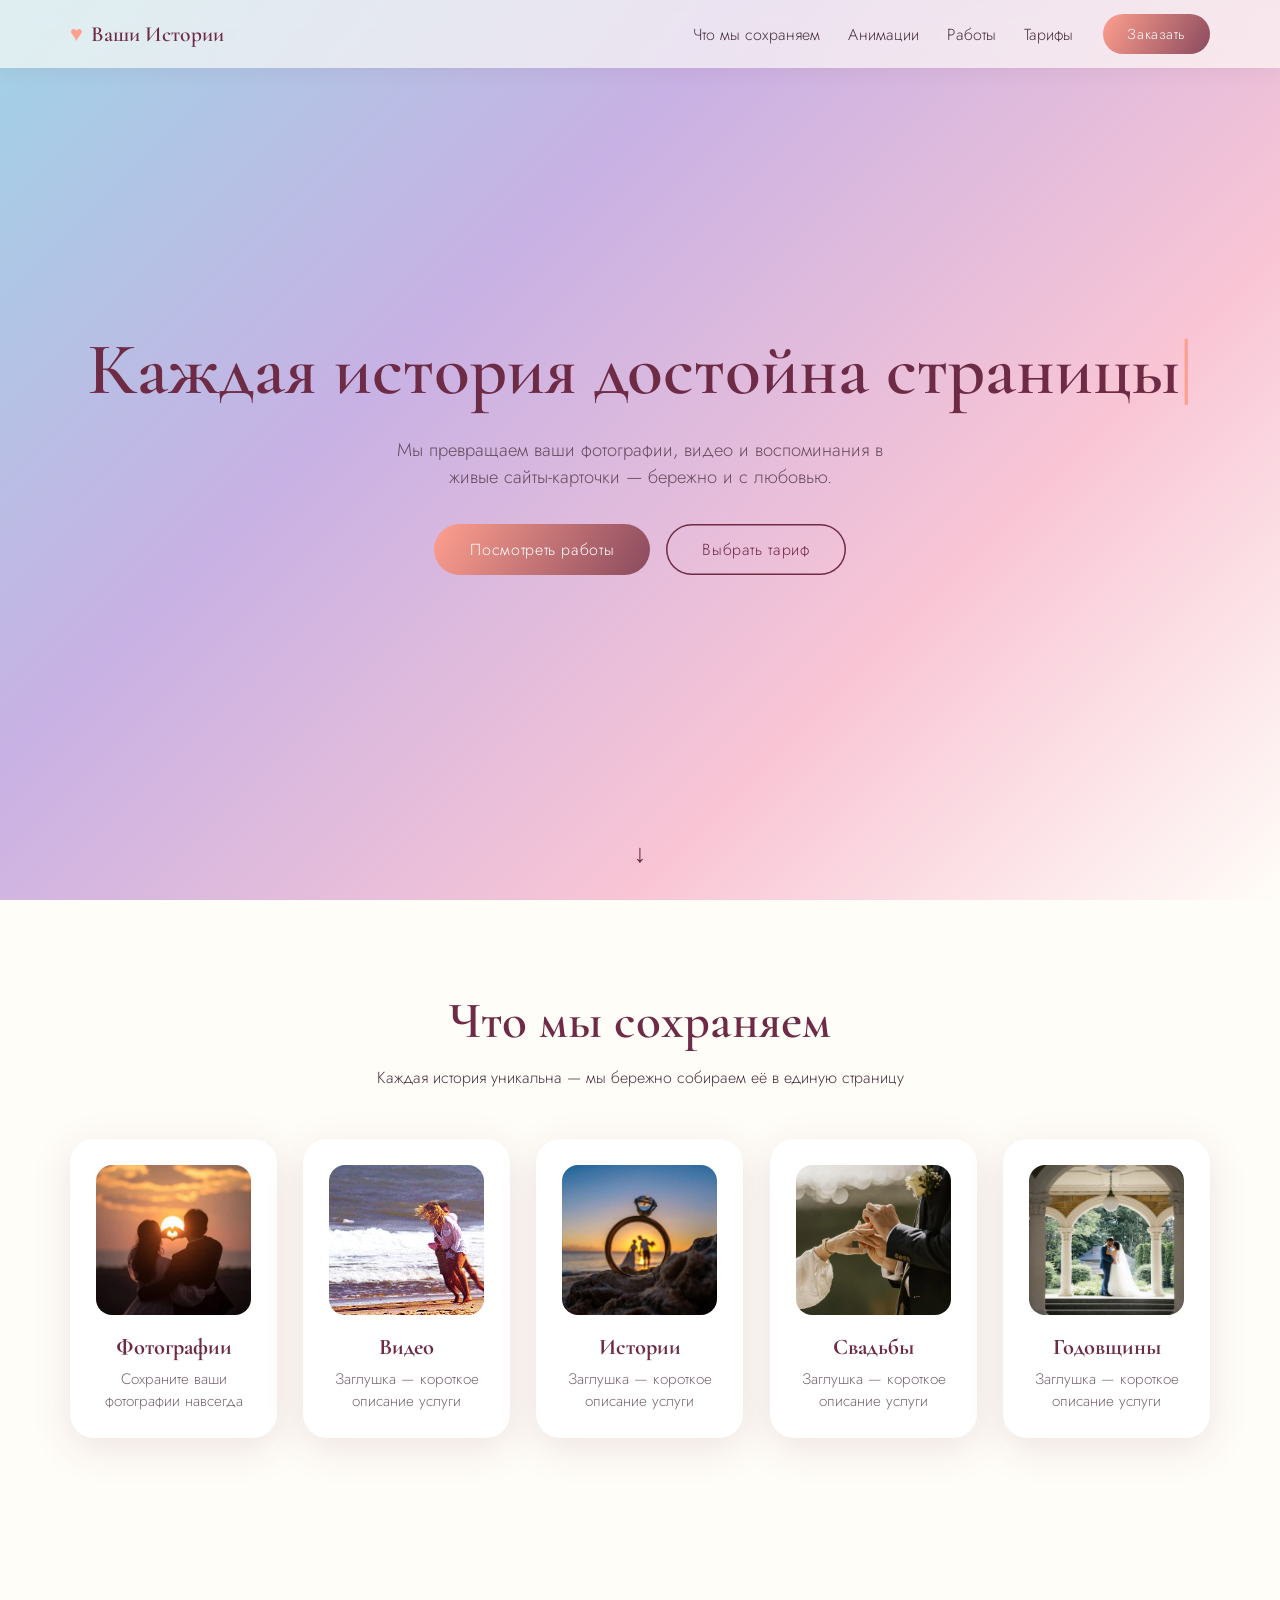
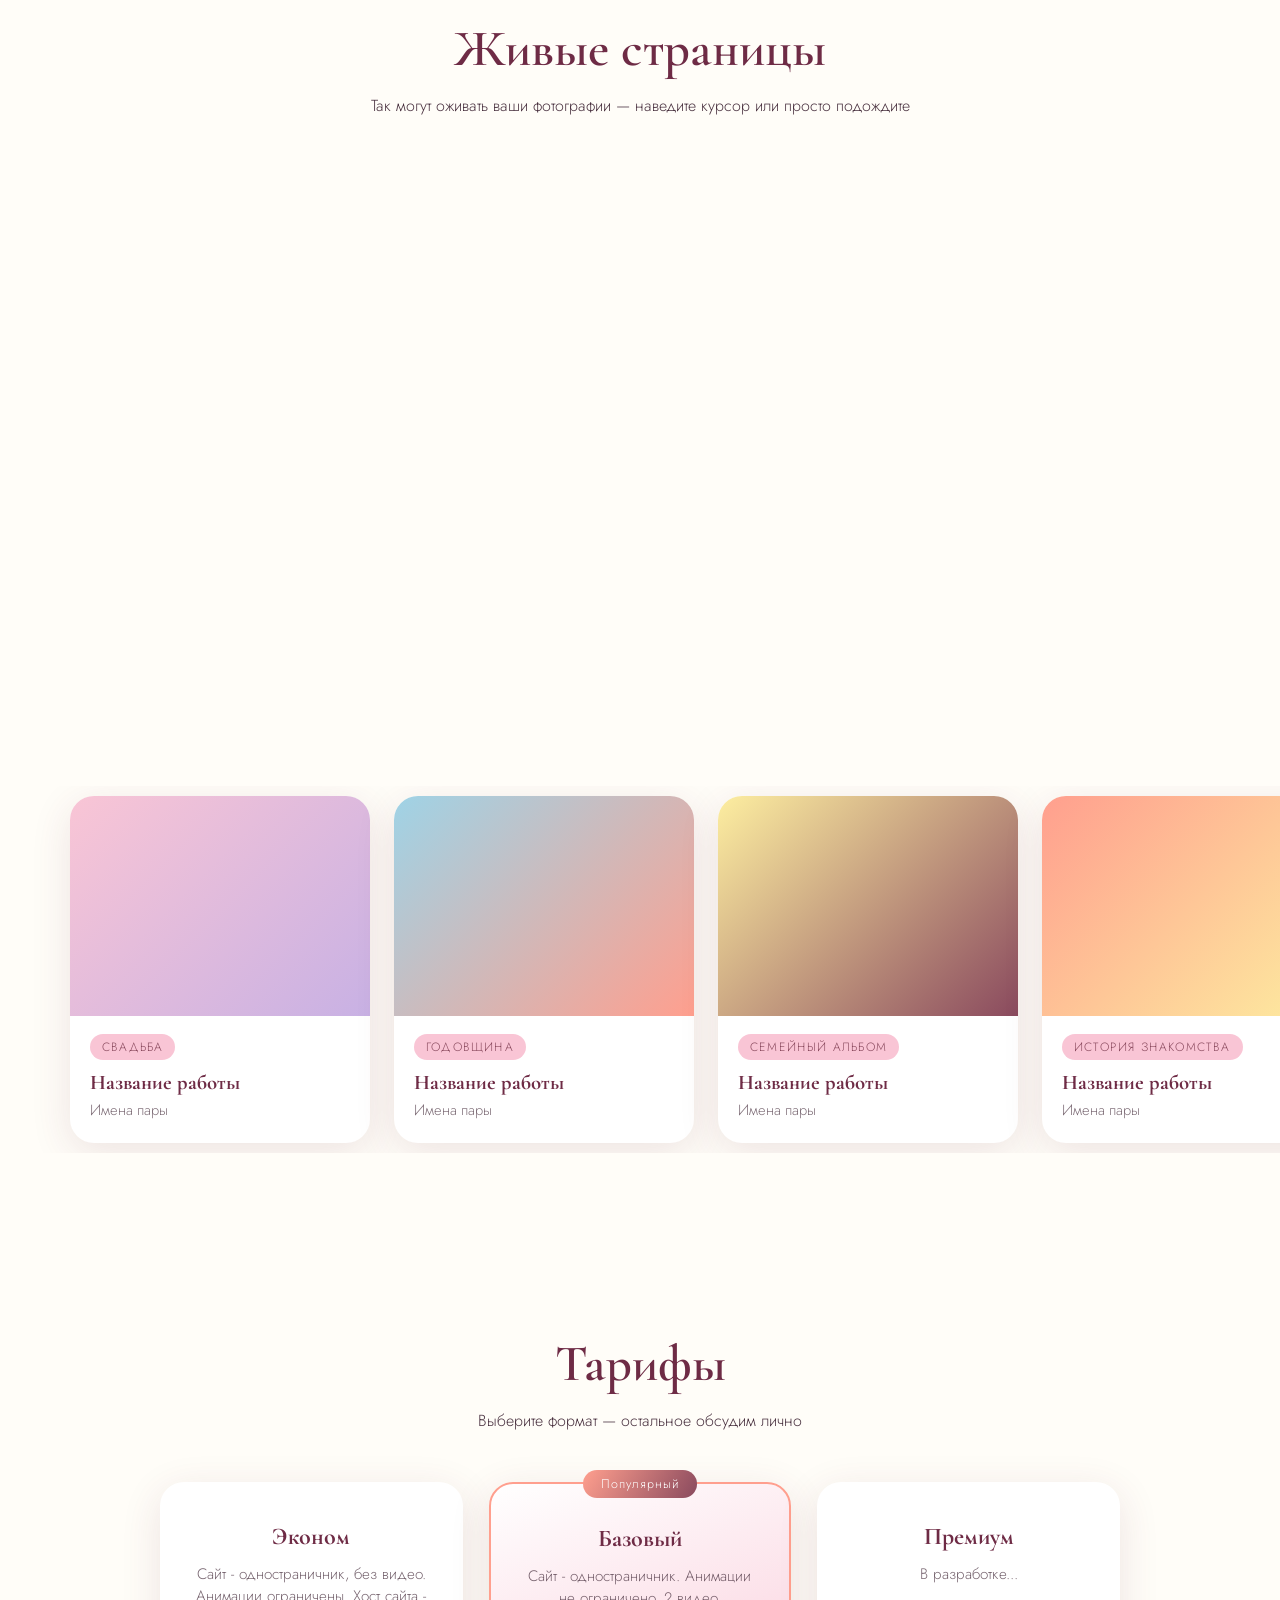
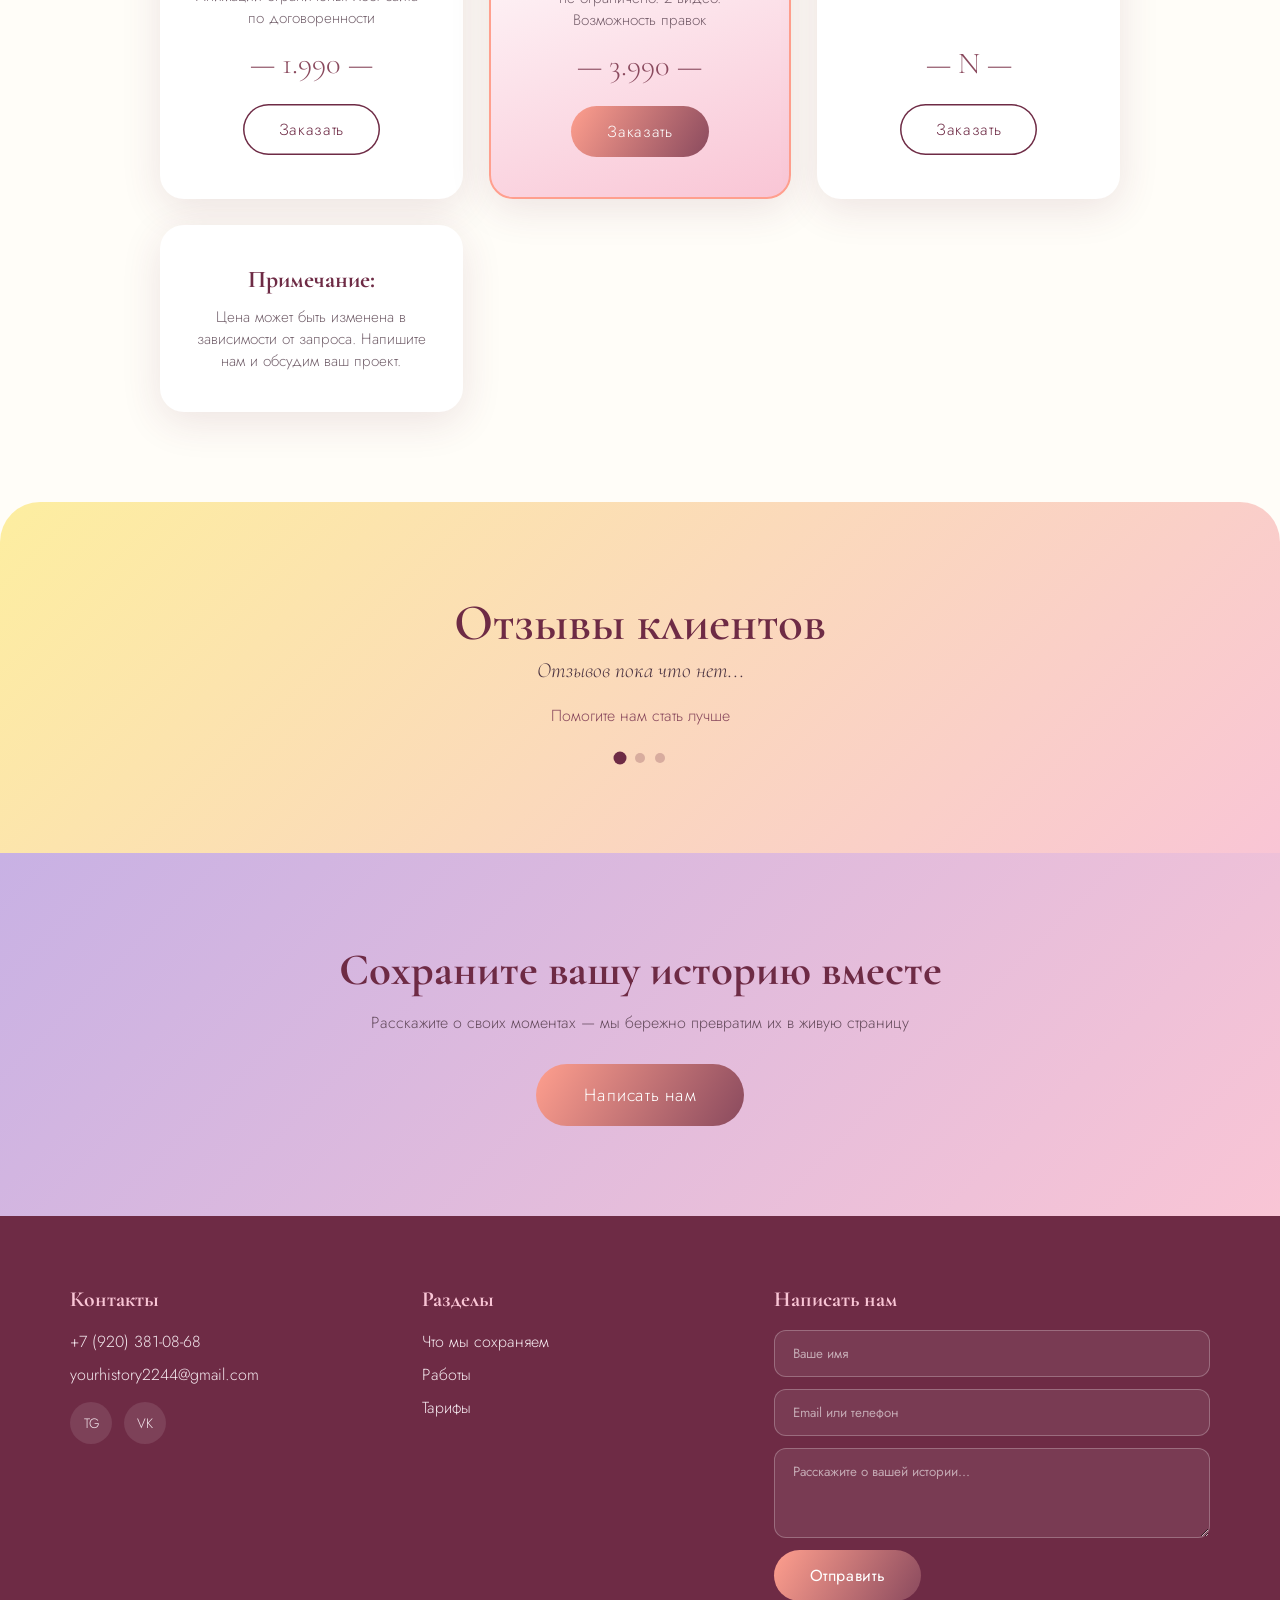
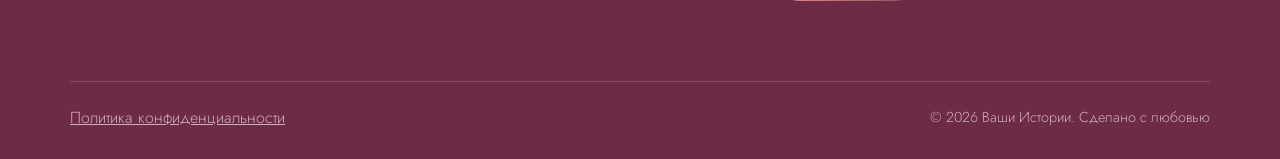
==== index.html @ 1af2b4b9 "Update index.html" ====
<!doctype html>
<html lang="ru">
  <head>
    <meta charset="UTF-8" />
    <!-- meta viewport обязателен для адаптива на телефонах -->
    <meta name="viewport" content="width=device-width, initial-scale=1.0" />
    <meta name="description" content="Сохраняем ваши семейные истории в живые сайты-карточки" />
    <title>Сохраняем ваши истории | Сайты-карточки для семейных пар</title>
    
    <link rel="preconnect" href="https://fonts.googleapis.com" />
    <link rel="preconnect" href="https://fonts.gstatic.com" crossorigin />
    <link
      href="https://fonts.googleapis.com/css2?family=Cormorant+Garamond:ital,wght@0,400;0,600;1,400&family=Jost:wght@300;400;500&display=swap"
      rel="stylesheet" />

   
    <link rel="stylesheet" href="style.css" />
  </head>
  <body>
   
    <div class="preloader" id="preloader">
      <div class="preloader__heart">♥</div>
      <p class="preloader__text">Сохраняем ваши истории…</p>
    </div>

  
    <header class="header" id="header">
      <div class="container header__inner">
        <a href="#hero" class="logo" data-scroll>
          <span class="logo__mark">♥</span>
          <span class="logo__name">Ваши&nbsp;Истории</span>
        </a>
        <nav class="nav" id="nav">
          <a href="#keep" class="nav__link" data-scroll>Что мы сохраняем</a>
          <a href="#anim" class="nav__link" data-scroll>Анимации</a>
          <a href="#works" class="nav__link" data-scroll>Работы</a>
          <a href="#pricing" class="nav__link" data-scroll>Тарифы</a>
        </nav>
        <a href="#footer" class="btn btn--small header__btn" data-scroll>Заказать</a>
        <button class="burger" id="burger" aria-label="Меню"><span></span><span></span><span></span></button>
      </div>
    </header>
    <nav class="mobile-nav" id="mobileNav">
      <a href="#keep" class="mobile-nav__link" data-scroll>Что мы сохраняем</a>
      <a href="#anim" class="mobile-nav__link" data-scroll>Анимации</a>
      <a href="#works" class="mobile-nav__link" data-scroll>Работы</a>
      <a href="#pricing" class="nav__link" data-scroll>Тарифы</a>
      <a href="#footer" class="btn mobile-nav__btn" data-scroll>Заказать</a>
    </nav>

    <main>
      <section class="hero" id="hero">
        <div class="hero__hearts" id="heroHearts" aria-hidden="true"></div>

        <div class="container hero__inner">
          <h1 class="hero__title"><span id="typing"></span><span class="hero__cursor">|</span></h1>

          <p class="hero__subtitle">
            Мы превращаем ваши фотографии, видео и воспоминания в живые сайты-карточки — бережно и с любовью.
          </p>

          <div class="hero__actions">
            <a href="#works" class="btn" data-scroll>Посмотреть работы</a>
            <a href="#pricing" class="btn btn--ghost" data-scroll>Выбрать тариф</a>
          </div>
        </div>

        <a href="#keep" class="hero__scroll" data-scroll aria-label="Листайте вниз">↓</a>
      </section>

      <section class="section keep" id="keep">
        <div class="container">
          <h2 class="section__title" data-reveal>Что мы сохраняем</h2>
          <p class="section__subtitle" data-reveal>
            Каждая история уникальна — мы бережно собираем её в единую страницу
          </p>

          <div class="keep__grid">
            <article class="card" data-tilt data-reveal>
               <div class="card__photo card__photo--pink"></div>
              <h3 class="card__title">Фотографии</h3>
              <p class="card__text">Сохраните ваши фотографии навсегда</p>
            </article>

            <article class="card" data-tilt data-reveal>
              <div class="card__photo card__photo--blue"></div>
              <h3 class="card__title">Видео</h3>
              <p class="card__text">Заглушка — короткое описание услуги</p>
            </article>

            <article class="card" data-tilt data-reveal>
               <div class="card__photo card__photo--lilac"></div>
              <h3 class="card__title">Истории</h3>
              <p class="card__text">Заглушка — короткое описание услуги</p>
            </article>

            <article class="card" data-tilt data-reveal>
              <div class="card__photo card__photo--coral"></div>
              <h3 class="card__title">Свадьбы</h3>
              <p class="card__text">Заглушка — короткое описание услуги</p>
            </article>

            <article class="card" data-tilt data-reveal>
              <div class="card__photo card__photo--lemon"></div>
              <h3 class="card__title">Годовщины</h3>
              <p class="card__text">Заглушка — короткое описание услуги</p>
            </article>
          </div>
        </div>
      </section>

      <section class="section anim" id="anim">
        <div class="container">
          <h2 class="section__title" data-reveal>Живые страницы</h2>
          <p class="section__subtitle" data-reveal>
            Так могут оживать ваши фотографии — наведите курсор или просто подождите
          </p>

          <div class="anim__grid">
            <div class="demo" data-reveal>
              <div class="demo__frame demo__frame--parallax" id="parallaxDemo">
                <!-- Внутренний слой двигается чуть медленнее курсора — глубина -->
                <div class="demo__parallax-inner"></div>
              </div>
              <h3 class="demo__title">Параллакс</h3>
              <p class="demo__text">Фотография дышит и следует за взглядом</p>
            </div>
            <div class="demo" data-reveal>
              <div class="demo__frame demo__frame--slideshow">
                <div class="demo__slide demo__slide-1"></div>
                <div class="demo__slide demo__slide-2"></div>
                <div class="demo__slide demo__slide-3"></div>
              </div>
              <h3 class="demo__title">Слайд-шоу</h3>
              <p class="demo__text">Мягкая смена кадров, как в кино</p>
            </div>
            <div class="demo" data-reveal>
              <div class="demo__frame demo__frame--ribbon">
                <div class="polaroid polaroid--1"></div>
                <div class="polaroid polaroid--2"></div>
                <div class="polaroid polaroid--3"></div>
              </div>
              <h3 class="demo__title">Лента историй</h3>
              <p class="demo__text">Снимки в оживающих рамках — как семейный альбом</p>
            </div>
          </div>
        </div>
      </section>

      <section class="section works" id="works">
        <div class="container">
          <h2 class="section__title" data-reveal>Примеры работ</h2>
          <p class="section__subtitle" data-reveal>Пролистайте галерею — она слушается ваших рук</p>
        </div>
        
        <div class="carousel" id="carousel" data-reveal>
          <article class="work">
            <div class="work__photo work__photo--1"></div>
            <div class="work__info">
              <span class="work__tag">Свадьба</span>
              <h3 class="work__title">Название работы</h3>
              <p class="work__pair">Имена пары</p>
            </div>
          </article>

          <article class="work">
            <div class="work__photo work__photo--2"></div>
            <div class="work__info">
              <span class="work__tag">Годовщина</span>
              <h3 class="work__title">Название работы</h3>
              <p class="work__pair">Имена пары</p>
            </div>
          </article>

          <article class="work">
            <div class="work__photo work__photo--3"></div>
            <div class="work__info">
              <span class="work__tag">Семейный альбом</span>
              <h3 class="work__title">Название работы</h3>
              <p class="work__pair">Имена пары</p>
            </div>
          </article>

          <article class="work">
            <div class="work__photo work__photo--5"></div>
            <div class="work__info">
              <span class="work__tag">История знакомства</span>
              <h3 class="work__title">Название работы</h3>
              <p class="work__pair">Имена пары</p>
            </div>
          </article>

          <article class="work">
            <div class="work__photo work__photo--6"></div>
            <div class="work__info">
              <span class="work__tag">Годовщина</span>
              <h3 class="work__title">Название работы</h3>
              <p class="work__pair">Имена пары</p>
            </div>
          </article>
        </div>
      </section>
      <section class="section pricing" id="pricing">
        <div class="container">
          <h2 class="section__title" data-reveal>Тарифы</h2>
          <p class="section__subtitle" data-reveal>Выберите формат — остальное обсудим лично</p>

          <div class="pricing__grid">
            <article class="pricing__card" data-reveal>
              <h3 class="pricing__name">Эконом</h3>
              <p class="pricing__desc">Сайт - одностраничник, без видео. Анимации ограничены. Хост сайта - по договоренности </p>
              <p class="pricing__price">— 1.990 —</p>
              <a href="#footer" class="btn btn--ghost pricing__btn" data-scroll>Заказать</a>
            </article>

            <article class="pricing__card pricing__card--popular" data-reveal>
              <span class="pricing__label">Популярный</span>
              <h3 class="pricing__name">Базовый</h3>
              <p class="pricing__desc">Сайт - одностраничник. Анимации не ограничено. 2 видео. Возможность правок</p>
              <p class="pricing__price">— 3.990 —</p>
              <a href="#footer" class="btn pricing__btn" data-scroll>Заказать</a>
            </article>
            
            <article class="pricing__card" data-reveal>
              <h3 class="pricing__name">Премиум</h3>
              <p class="pricing__desc">В разработке...</p>
              <p class="pricing__price">— N —</p>
              <a href="#footer" class="btn btn--ghost pricing__btn" data-scroll>Заказать</a>
            </article>
             
              <article class="pricing__card primech" data-reveal>
              <h3 class="pricing__name">Примечание:</h3>
              <p class="pricing__desc">Цена может быть изменена в зависимости от запроса. Напишите нам и обсудим ваш проект.</p>
            </article>
          </div>
        </div>
      </section>

      <section class="section reviews" id="reviews">
        <div class="container">
          <h2 class="section__title" data-reveal>Отзывы клиентов</h2>

          <div class="reviews__slider" id="reviewsSlider" data-reveal>
            <blockquote class="review is-active">
              <p class="review__text">Отзывов пока что нет...</p>
              <cite class="review__author">Помогите нам стать лучше</cite>
            </blockquote>
            <blockquote class="review">
              <p class="review__text">Отзывов пока что нет...</p>
              <cite class="review__author">Напишите отзыв в профиле Avito</cite>
            </blockquote>
            <blockquote class="review">
              <p class="review__text">Отзывов пока что нет...</p>
              <cite class="review__author">Или в сообществе Vkонтакте</cite>
            </blockquote>
          </div>

          <div class="reviews__dots" id="reviewsDots"></div>
        </div>
      </section>
      
      <section class="cta">
        <div class="container cta__inner" data-reveal>
          <h2 class="cta__title">Сохраните вашу историю вместе</h2>
          <p class="cta__text">Расскажите о своих моментах — мы бережно превратим их в живую страницу</p>
          <a href="#footer" class="btn btn--large" data-scroll>Написать нам</a>
        </div>
      </section>
    </main>

    <footer class="footer" id="footer">
      <div class="container footer__grid">
        <div class="footer__col">
          <h3 class="footer__heading">Контакты</h3>
          <a href="tel:+70000000000" class="footer__link">+7 (920) 381-08-68</a>
          <a href="mailto:mail@example.com" class="footer__link">yourhistory2244@gmail.com</a>
          <div class="footer__socials">
            <a href="#" class="footer__social" aria-label="Telegram">TG</a>
            <a href="#" class="footer__social" aria-label="ВКонтакте">VK</a>
          </div>
        </div>

        <div class="footer__col">
          <h3 class="footer__heading">Разделы</h3>
          <a href="#keep" class="footer__link" data-scroll>Что мы сохраняем</a>
          <a href="#works" class="footer__link" data-scroll>Работы</a>
          <a href="#pricing" class="footer__link" data-scroll>Тарифы</a>
        </div>

        <div class="footer__col footer__col--form">
          <h3 class="footer__heading">Написать нам</h3>
          <form class="form" id="contactForm"  action="https://formspree.io/f/xeaaqydp"
      method="POST" novalidate>
            <input class="form__input" type="text" name="name" placeholder="Ваше имя" required />
            <input class="form__input" type="email" name="email" placeholder="Email или телефон" required />
            <textarea
              class="form__input form__textarea"
              name="message"
              placeholder="Расскажите о вашей истории…"
              required></textarea>
            <button type="submit" class="btn form__btn">Отправить</button>
            <!-- Сюда JS подставит сообщение об успехе или ошибке -->
            <p class="form__status" id="formStatus"></p>
          </form>
        </div>
      </div>

      <div class="container footer__bottom">
        <a href="pravicy.html" class="footer__policy">Политика конфиденциальности</a>
        <p class="footer__copy">© 2026 Ваши Истории. Сделано с любовью</p>
      </div>
    </footer>

    <script src="main.js"></script>
  </body>
</html>
---- style.css ----
:root {
  --blue:      #9fd3e6;
  --pink:      #f9c5d5;
  --white:     #fffdf8;
  --lilac:     #c8b1e4;
  --raspberry: #8a4a5e;
  --burgundy:  #6e2b45;
  --lemon:     #fdeea0;
  --coral:     #ff9f8e;

  --text:   #4a3240;
  --radius: 24px;
  --shadow: 0 10px 40px rgba(110, 43, 69, .12);
  --font-title: 'Cormorant Garamond', serif;
  --font-text:  'Jost', sans-serif;
}

* { margin: 0; padding: 0; box-sizing: border-box; }

html { scroll-behavior: smooth; }

body {
  font-family: var(--font-text);
  font-weight: 300;
  color: var(--text);
  background: var(--white);
  overflow-x: hidden;
}

.container {
  width: min(1140px, 90%);
  margin: 0 auto;
}

.section { padding: 90px 0; }

.section__title {
  font-family: var(--font-title);
  font-size: clamp(2rem, 4.5vw, 3.2rem);
  font-weight: 600;
  text-align: center;
  color: var(--burgundy);
}

.section__subtitle {
  text-align: center;
  max-width: 560px;
  margin: 14px auto 50px;
  opacity: .75;
}

.btn {
  display: inline-block;
  padding: 14px 36px;
  border: none;
  border-radius: 50px;
  background: linear-gradient(120deg, var(--coral), var(--raspberry));
  color: #fff;
  font-family: var(--font-text);
  font-size: 1rem;
  letter-spacing: .04em;
  text-decoration: none;
  cursor: pointer;
  transition: transform .3s, box-shadow .3s;
}
.btn:hover {
  transform: translateY(-3px);
  box-shadow: 0 12px 30px rgba(138, 74, 94, .35);
}
.btn--ghost {
  background: transparent;
  color: var(--burgundy);
  box-shadow: inset 0 0 0 1.5px var(--burgundy);
}
.btn--ghost:hover {
  background: var(--burgundy);
  color: #fff;
}
.btn--small { padding: 10px 24px; font-size: .9rem; }
.btn--large { padding: 18px 48px; font-size: 1.1rem; }

.preloader {
  position: fixed; inset: 0; z-index: 100;
  display: flex; flex-direction: column;
  align-items: center; justify-content: center; gap: 16px;
  background: linear-gradient(135deg, var(--pink), var(--lilac));
  transition: opacity .6s, visibility .6s;
}
.preloader.is-hidden { opacity: 0; visibility: hidden; }

.preloader__heart {
  font-size: 3rem; color: var(--burgundy);
  animation: pulse 1.2s ease-in-out infinite;
}
@keyframes pulse {
  0%, 100% { transform: scale(1); }
  50%      { transform: scale(1.25); }
}
.preloader__text { color: var(--burgundy); letter-spacing: .08em; }

.header {
  position: fixed; top: 0; left: 0; right: 0; z-index: 50;
  padding: 14px 0;
  background: rgba(255, 253, 248, .65);
  backdrop-filter: blur(12px);
  -webkit-backdrop-filter: blur(12px);
  box-shadow: 0 2px 20px rgba(110, 43, 69, .08);
  transition: padding .3s;
}
.header.is-scrolled { padding: 8px 0; }

.header__inner { display: flex; align-items: center; gap: 30px; }

.logo {
  display: flex; align-items: center; gap: 8px;
  font-family: var(--font-title);
  font-size: 1.35rem; font-weight: 600;
  color: var(--burgundy); text-decoration: none;
}
.logo__mark { color: var(--coral); }

.nav { margin-left: auto; display: flex; gap: 28px; }

.nav__link {
  color: var(--text); text-decoration: none;
  position: relative; padding: 4px 0;
}
.nav__link::after {
  content: ''; position: absolute; left: 0; bottom: 0;
  width: 0; height: 2px; background: var(--coral);
  transition: width .3s;
}
.nav__link:hover::after { width: 100%; }

.burger {
  display: none;
  flex-direction: column; gap: 5px;
  background: none; border: none; cursor: pointer; padding: 6px;
}
.burger span {
  width: 26px; height: 2px; background: var(--burgundy);
  transition: transform .3s, opacity .3s;
}
.burger.is-open span:nth-child(1) { transform: translateY(7px) rotate(45deg); }
.burger.is-open span:nth-child(2) { opacity: 0; }
.burger.is-open span:nth-child(3) { transform: translateY(-7px) rotate(-45deg); }

.mobile-nav {
  position: fixed; top: 0; right: -100%; z-index: 40;
  width: min(320px, 80vw); height: 100vh;
  padding: 100px 30px 30px;
  display: flex; flex-direction: column; gap: 22px;
  background: linear-gradient(180deg, var(--pink), var(--lilac));
  transition: right .4s ease;
}
.mobile-nav.is-open { right: 0; }
.mobile-nav__link {
  color: var(--burgundy); text-decoration: none;
  font-size: 1.2rem;
}

.hero {
  position: relative;
  min-height: 100vh;
  display: flex; flex-direction: column;
  align-items: center; justify-content: center;
  text-align: center;
  overflow: hidden;
  background: linear-gradient(135deg, var(--blue) 0%, var(--lilac) 35%, var(--pink) 70%, var(--white) 100%);
}

.hero__inner { position: relative; z-index: 2; }

.hero__title {
  font-family: var(--font-title);
  font-size: clamp(2.4rem, 6.5vw, 4.6rem);
  font-weight: 600;
  color: var(--burgundy);
  min-height: 1.2em;
}
.hero__cursor { animation: blink 1s step-end infinite; color: var(--coral); }
@keyframes blink { 50% { opacity: 0; } }

.hero__subtitle {
  max-width: 540px; margin: 22px auto 34px;
  font-size: 1.15rem; opacity: .8;
}

.hero__actions { display: flex; gap: 16px; justify-content: center; flex-wrap: wrap; }

.hero__scroll {
  position: absolute; bottom: 28px; z-index: 2;
  color: var(--burgundy); font-size: 1.6rem; text-decoration: none;
  animation: bounce 2s ease-in-out infinite;
}
@keyframes bounce {
  0%, 100% { transform: translateY(0); }
  50%      { transform: translateY(10px); }
}

.hero__hearts { position: absolute; inset: 0; z-index: 1; }
.float-heart {
  position: absolute; bottom: -40px;
  color: rgba(255, 255, 255, .7);
  animation: floatUp linear infinite;
}
@keyframes floatUp {
  to { transform: translateY(-110vh) rotate(360deg); opacity: 0; }
}

.keep__grid {
  display: grid;
  grid-template-columns: repeat(auto-fit, minmax(200px, 1fr));
  gap: 26px;
}

.card {
  background: #fff;
  border-radius: var(--radius);
  padding: 26px;
  box-shadow: var(--shadow);
  text-align: center;
  transition: transform .2s, box-shadow .3s;
  will-change: transform;
}
.card:hover { box-shadow: 0 18px 50px rgba(110, 43, 69, .2); }

.card__photo {
  height: 150px; border-radius: 16px; margin-bottom: 18px;
  background-size: cover; background-position: center;
}
.card__photo--pink    { background-image: url(images/image1.webp); background-size: cover; background-position: center  }
.card__photo--blue    { background-image: url(images/image2.webp); background-position: center; background-size: cover; }
.card__photo--lilac   { background-image: url(images/image3.webp); background-size: cover; background-position: center }
.card__photo--coral   { background-image: url(images/image4.webp); background-size: cover; background-position: center }
.card__photo--lemon   { background-image: url(images/image5.webp); background-size: cover; background-position: center  }

.card__title {
  font-family: var(--font-title);
  font-size: 1.4rem; color: var(--burgundy); margin-bottom: 8px;
}
.card__text { font-size: .95rem; opacity: .75; }

.anim__grid {
  display: grid;
  grid-template-columns: repeat(auto-fit, minmax(280px, 1fr));
  gap: 30px;
}

.demo { text-align: center; }

.demo__frame {
  position: relative;
  height: 220px;
  border-radius: var(--radius);
  overflow: hidden;
  box-shadow: var(--shadow);
  margin-bottom: 16px;
}
.demo__title {
  font-family: var(--font-title);
  font-size: 1.35rem; color: var(--burgundy); margin-bottom: 6px;
}
.demo__text { font-size: .92rem; opacity: .75; }

.demo__frame--parallax { background: var(--pink); }
.demo__parallax-inner {
  position: absolute; inset: -30px;
  background-image: url(images/image6.webp); background-size: cover;
  transition: transform .15s ease-out;
}

.demo__frame--slideshow { background: var(--lilac); }
.demo__slide {
  position: absolute; inset: 0;
  opacity: 0;
  animation: slideShow 9s infinite;
}
.demo__slide-1 { background-image: url(images/image7.webp); background-size: cover; }
.demo__slide-2 { background-image: url(images/image8.webp); background-size: cover; animation-delay: 3s; }
.demo__slide-3 { background-image: url(images/image9.webp); background-size: cover;  animation-delay: 6s; }
@keyframes slideShow {
  0%   { opacity: 0; }
  8%   { opacity: 1; }
  33%  { opacity: 1; }
  41%  { opacity: 0; }
  100% { opacity: 0; }
}

.demo__frame--ribbon {
  background:
    radial-gradient(circle at 20% 30%, rgba(253,238,160,.5), transparent 40%),
    linear-gradient(135deg, var(--white), var(--pink));
  display: flex; align-items: center; justify-content: center; gap: 8px;
}
.polaroid {
  width: 26%; aspect-ratio: 3/4;
  background: #fff;
  border-radius: 6px;
  box-shadow: 0 6px 16px rgba(110, 43, 69, .25);
  animation: sway 4s ease-in-out infinite;
}
.polaroid::after {
  content: ''; display: block;
  height: 78%; margin: 8% 8% 0;
  border-radius: 3px;
}
.polaroid--1::after { background-image: url(images/image7.webp); background-size: cover; }
.polaroid--2 { animation-delay: .7s; }
.polaroid--2::after {  background-image: url(images/image10.jpg); background-size: cover; }
.polaroid--3 { animation-delay: 1.4s; }
.polaroid--3::after { background-image: url(images/image11.webp); background-size: cover; }
@keyframes sway {
  0%, 100% { transform: rotate(-4deg) translateY(0); }
  50%      { transform: rotate(4deg)  translateY(-8px); }
}

.carousel {
  display: flex; gap: 24px;
  overflow-x: auto;
  padding: 10px max(calc((100% - 1140px) / 2), 5%);
  scroll-snap-type: x mandatory;
  cursor: grab;
  scrollbar-width: none;
}
.carousel::-webkit-scrollbar { display: none; }
.carousel.is-dragging { cursor: grabbing; scroll-snap-type: none; }

.work {
  flex: 0 0 300px;
  scroll-snap-align: center;
  border-radius: var(--radius);
  overflow: hidden;
  background: #fff;
  box-shadow: var(--shadow);
  transition: transform .3s;
}
.work:hover { transform: translateY(-8px); }

.work__photo { height: 220px; transition: transform .5s; }
.work:hover .work__photo { transform: scale(1.05); }
.work__photo--1 { background: linear-gradient(135deg, var(--pink),   var(--lilac)); }
.work__photo--2 { background: linear-gradient(135deg, var(--blue),   var(--coral)); }
.work__photo--3 { background: linear-gradient(135deg, var(--lemon),  var(--raspberry)); }
.work__photo--4 { background: linear-gradient(135deg, var(--lilac),  var(--blue)); }
.work__photo--5 { background: linear-gradient(135deg, var(--coral),  var(--lemon)); }
.work__photo--6 { background: linear-gradient(135deg, var(--raspberry), var(--pink)); }

.work__info { padding: 18px 20px 22px; }
.work__tag {
  display: inline-block;
  font-size: .75rem; letter-spacing: .1em; text-transform: uppercase;
  color: var(--raspberry);
  background: var(--pink); padding: 4px 12px; border-radius: 20px;
}
.work__title {
  font-family: var(--font-title);
  font-size: 1.3rem; color: var(--burgundy); margin: 10px 0 4px;
}
.work__pair { font-size: .92rem; opacity: .7; }

.pricing__grid {
  display: grid;
  grid-template-columns: repeat(auto-fit, minmax(260px, 1fr));
  gap: 26px;
  max-width: 960px; margin: 0 auto;
}

.pricing__card {
  position: relative;
  background: #fff;
  border-radius: var(--radius);
  padding: 40px 30px;
  text-align: center;
  box-shadow: var(--shadow);
  transition: transform .3s, box-shadow .3s;
}
.pricing__card:hover {
  transform: translateY(-10px);
  box-shadow: 0 22px 60px rgba(110, 43, 69, .22);
}

.pricing__card--popular {
  border: 2px solid var(--coral);
  background: linear-gradient(160deg, #fff, var(--pink));
}

.pricing__label {
  position: absolute; top: -14px; left: 50%;
  transform: translateX(-50%);
  background: linear-gradient(120deg, var(--coral), var(--raspberry));
  color: #fff; font-size: .78rem; letter-spacing: .08em;
  padding: 5px 18px; border-radius: 20px; white-space: nowrap;
}

.primech{
  position: relative;
}

.pricing__name {
  font-family: var(--font-title);
  font-size: 1.5rem; color: var(--burgundy); margin-bottom: 12px;
}
.pricing__desc { font-size: .95rem; opacity: .75; min-height: 66px; }
.pricing__price {
  font-family: var(--font-title);
  font-size: 1.9rem; color: var(--raspberry);
  margin: 16px 0 22px;
}

.reviews {
  background: linear-gradient(135deg, var(--lemon), var(--pink));
  border-radius: 40px 40px 0 0;
}

.reviews__slider { max-width: 640px; margin: 0 auto; position: relative; }

.review {
  position: absolute; inset: 0;
  opacity: 0; transform: translateY(14px);
  transition: opacity .6s, transform .6s;
  pointer-events: none;
}
.review.is-active { position: relative; opacity: 1; transform: none; pointer-events: auto; }

.review__text {
  font-family: var(--font-title);
  font-style: italic; font-size: 1.35rem;
  line-height: 1.5; text-align: center;
}
.review__author {
  display: block; margin-top: 18px;
  text-align: center; font-style: normal;
  color: var(--raspberry);
}

.reviews__dots { display: flex; justify-content: center; gap: 10px; margin-top: 26px; }
.reviews__dots button {
  width: 10px; height: 10px; border-radius: 50%;
  border: none; cursor: pointer;
  background: rgba(110, 43, 69, .25);
  transition: background .3s, transform .3s;
}
.reviews__dots button.is-active {
  background: var(--burgundy); transform: scale(1.3);
}

.cta {
  padding: 90px 0;
  background: linear-gradient(135deg, var(--lilac), var(--pink));
  text-align: center;
}
.cta__title {
  font-family: var(--font-title);
  font-size: clamp(1.8rem, 4vw, 2.8rem);
  color: var(--burgundy); margin-bottom: 14px;
}
.cta__text { margin-bottom: 30px; opacity: .8; }

.footer {
  background: var(--burgundy);
  color: #f4e8ee;
  padding: 70px 0 30px;
}

.footer__grid {
  display: grid;
  grid-template-columns: 1fr 1fr 1.4fr;
  gap: 40px;
}

.footer__heading {
  font-family: var(--font-title);
  font-size: 1.35rem; color: var(--pink);
  margin-bottom: 18px;
}

.footer__link {
  display: block;
  color: #f4e8ee; text-decoration: none;
  margin-bottom: 10px;
  transition: color .3s, transform .3s;
}
.footer__link:hover { color: var(--coral); transform: translateX(4px); }

.footer__socials { display: flex; gap: 12px; margin-top: 16px; }
.footer__social {
  width: 42px; height: 42px;
  display: flex; align-items: center; justify-content: center;
  border-radius: 50%;
  background: rgba(255, 255, 255, .1);
  color: #f4e8ee; text-decoration: none; font-size: .85rem;
  transition: background .3s, transform .3s;
}
.footer__social:hover { background: var(--coral); transform: translateY(-4px); }

.form { display: flex; flex-direction: column; gap: 12px; }
.form__input {
  padding: 13px 18px;
  border: 1px solid rgba(255, 255, 255, .25);
  border-radius: 12px;
  background: rgba(255, 255, 255, .08);
  color: #fff;
  font-family: var(--font-text);
  transition: border-color .3s, background .3s;
}
.form__input::placeholder { color: rgba(255, 255, 255, .55); }
.form__input:focus { outline: none; border-color: var(--coral); background: rgba(255, 255, 255, .14); }
.form__input.is-error { border-color: var(--coral); }
.form__textarea { resize: vertical; min-height: 90px; }
.form__btn { align-self: flex-start; }
.form__status { min-height: 1.2em; font-size: .9rem; color: var(--lemon); }
.form__status.is-ok  { color: var(--pink); }

.footer__bottom {
  display: flex; justify-content: space-between; align-items: center;
  flex-wrap: wrap; gap: 10px;
  margin-top: 50px; padding-top: 24px;
  border-top: 1px solid rgba(255, 255, 255, .15);
}
.footer__policy { color: rgba(244, 232, 238, .7); text-decoration: underline; }
.footer__copy { font-size: .9rem; opacity: .7; }

[data-reveal] {
  opacity: 0;
  transform: translateY(30px);
  transition: opacity .8s ease, transform .8s ease;
}
[data-reveal].is-visible { opacity: 1; transform: none; }

@media (max-width: 900px) {
  .section { padding: 70px 0; }
  .footer__grid { grid-template-columns: 1fr 1fr; }
  .footer__col--form { grid-column: 1 / -1; }
}

@media (max-width: 640px) {
  .nav, .header__btn { display: none; }
  .burger { display: flex; margin-left: auto; }

  .section { padding: 56px 0; }
  .section__subtitle { margin-bottom: 34px; }

  .keep__grid { grid-template-columns: repeat(2, 1fr); gap: 14px; }
  .card { padding: 18px; }
  .card__photo { height: 110px; }

  .anim__grid { grid-template-columns: 1fr; }
  .demo__frame { height: 190px; }

  .work { flex-basis: 250px; }

  .pricing__grid { grid-template-columns: 1fr; max-width: 340px; }

  .review__text { font-size: 1.15rem; }

  .footer__grid { grid-template-columns: 1fr; gap: 30px; }
  .footer__bottom { flex-direction: column; text-align: center; }
  .form__btn { align-self: stretch; }
}

@media (max-width: 400px) {
  .keep__grid { grid-template-columns: 1fr; }
}

@media (prefers-reduced-motion: reduce) {
  *, *::before, *::after {
    animation-duration: .01ms !important;
    animation-iteration-count: 1 !important;
    transition-duration: .01ms !important;
  }
}

.policy__content {
  max-width: 720px;
  margin: 40px auto 0;
}

.policy__updated {
  text-align: center;
  opacity: .6;
  font-size: .9rem;
  margin-top: 8px;
}

.policy__heading {
  font-family: var(--font-title);
  font-size: 1.5rem;
  color: var(--burgundy);
  margin: 34px 0 12px;
}

.policy__text {
  line-height: 1.7;
  margin-bottom: 14px;
  opacity: .85;
}

.policy__list {
  margin: 0 0 14px 22px;
  line-height: 1.7;
  opacity: .85;
}

.policy__link {
  color: var(--raspberry);
  text-decoration: underline;
  transition: color .3s;
}
.policy__link:hover { color: var(--burgundy); }

.policy__back {
  display: block;
  width: max-content;
  margin: 44px auto 0;
}

.policy { padding-top: 130px; }

@media (max-width: 640px) {
  .policy { padding-top: 90px; }
  .policy__heading { font-size: 1.3rem; }
}
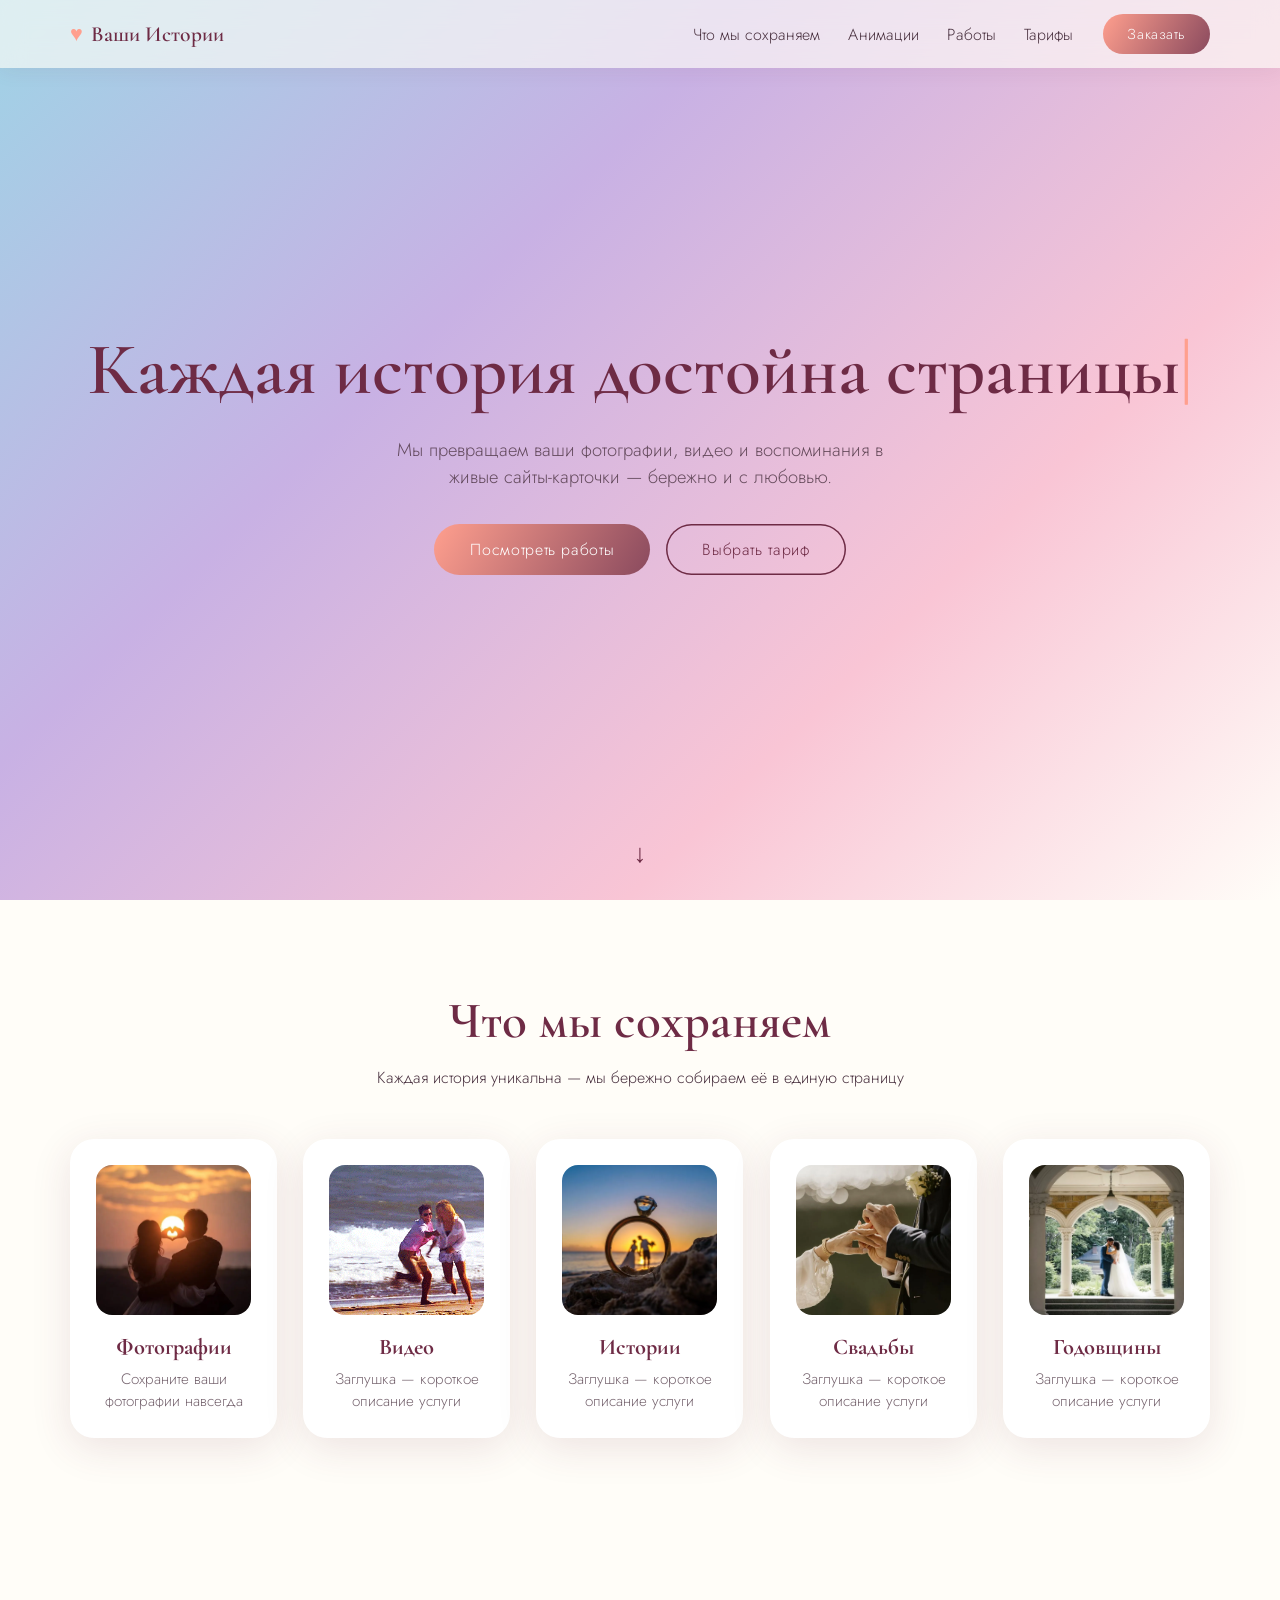
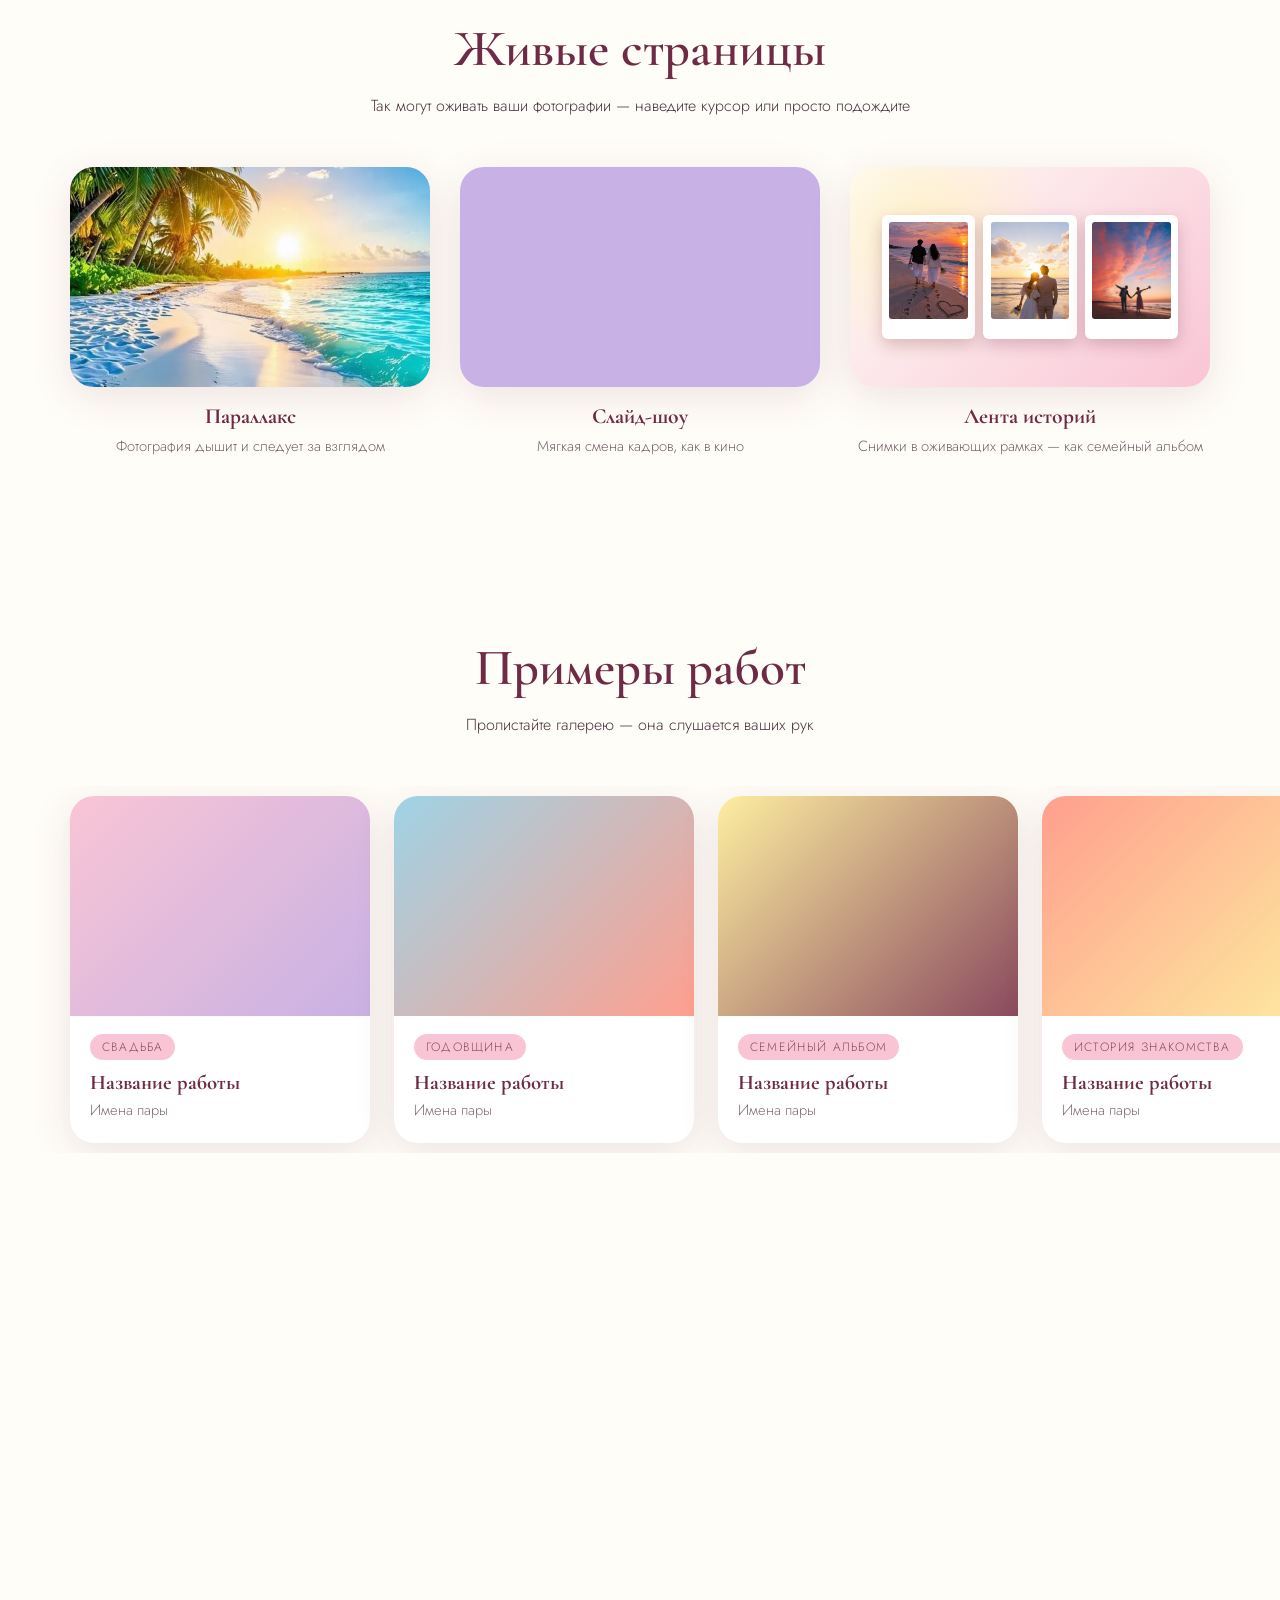
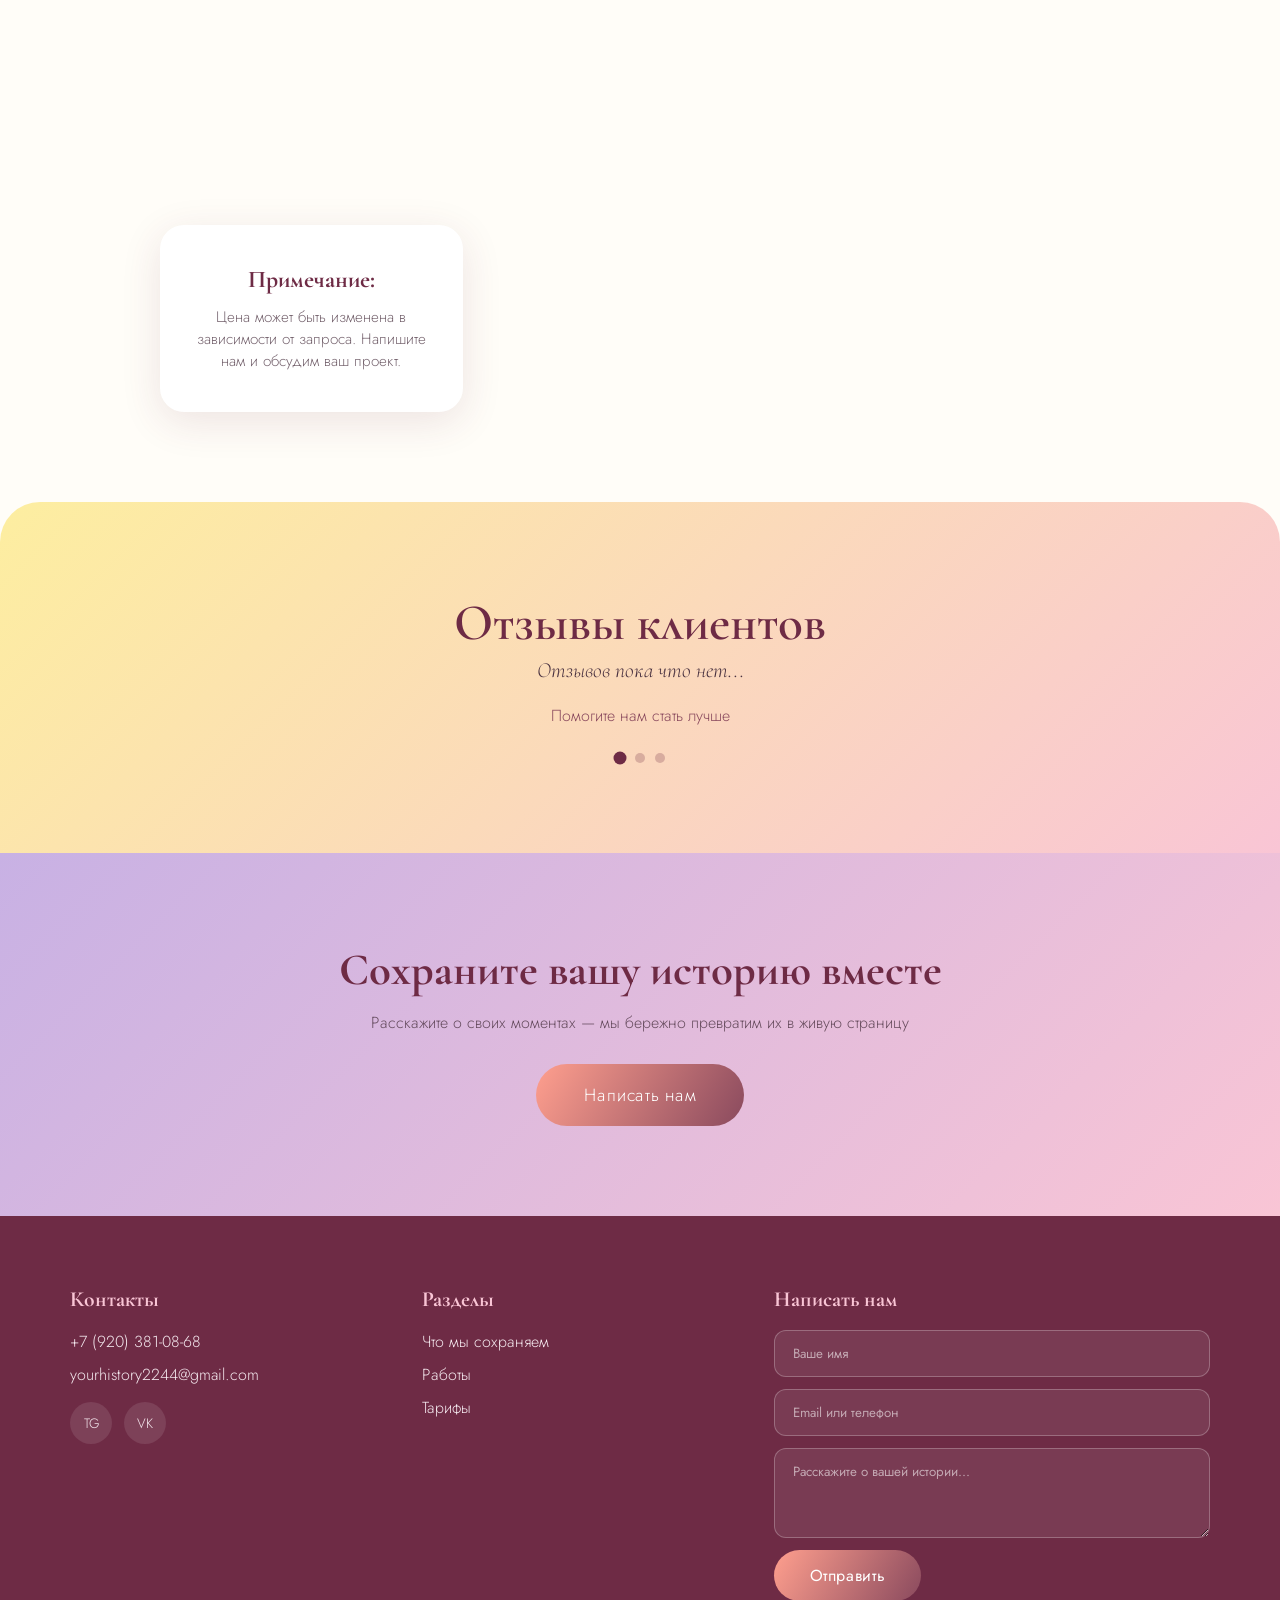
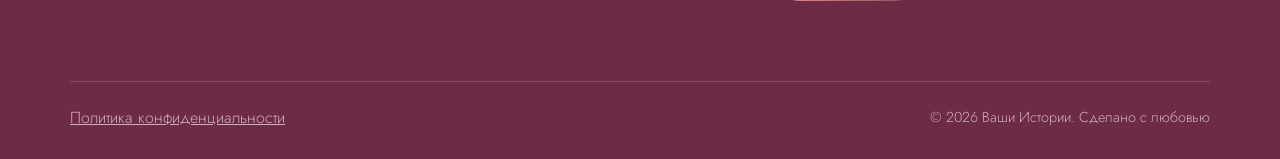
==== commit 4ecae251: "Update index.html add icon web" ====
--- a/index.html
+++ b/index.html
@@ -12,6 +12,7 @@
     <link
       href="https://fonts.googleapis.com/css2?family=Cormorant+Garamond:ital,wght@0,400;0,600;1,400&family=Jost:wght@300;400;500&display=swap"
       rel="stylesheet" />
+    <link rel="icon" href="images/logo.webp" >
 
    
     <link rel="stylesheet" href="style.css" />
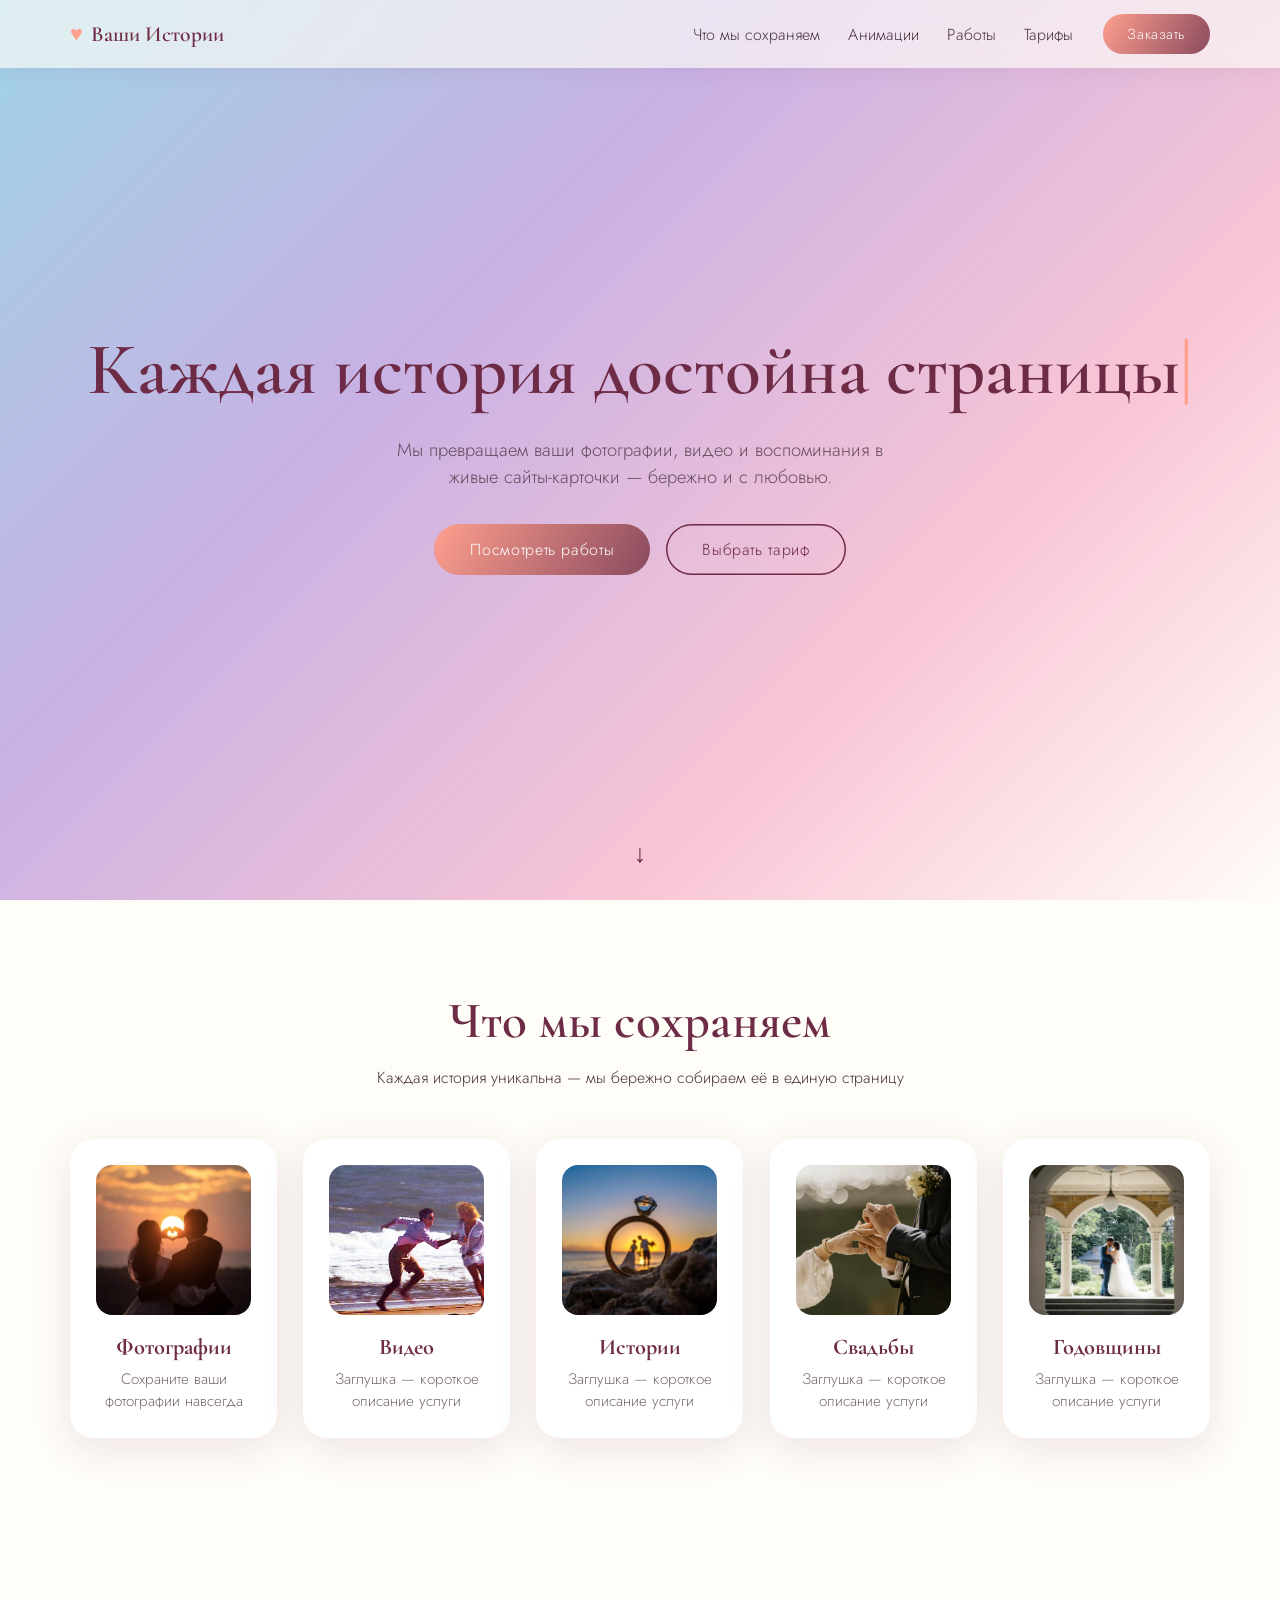
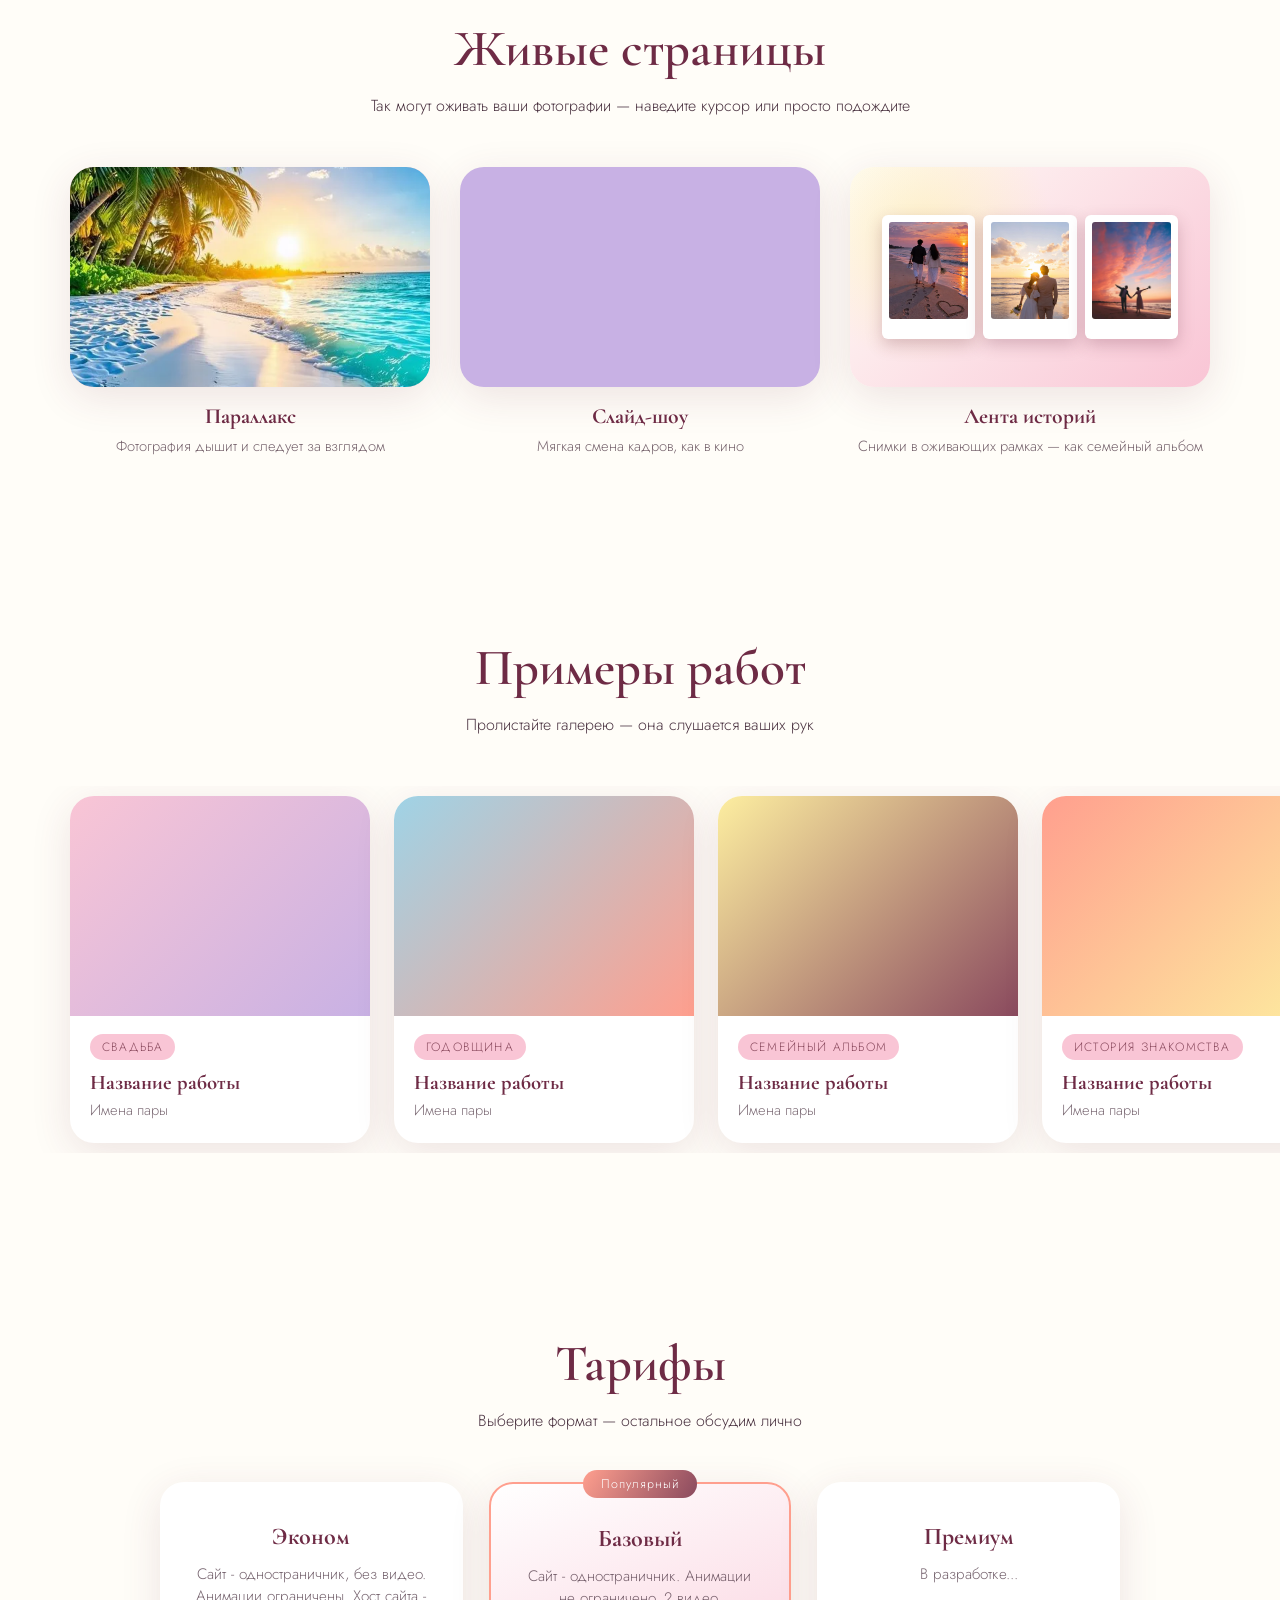
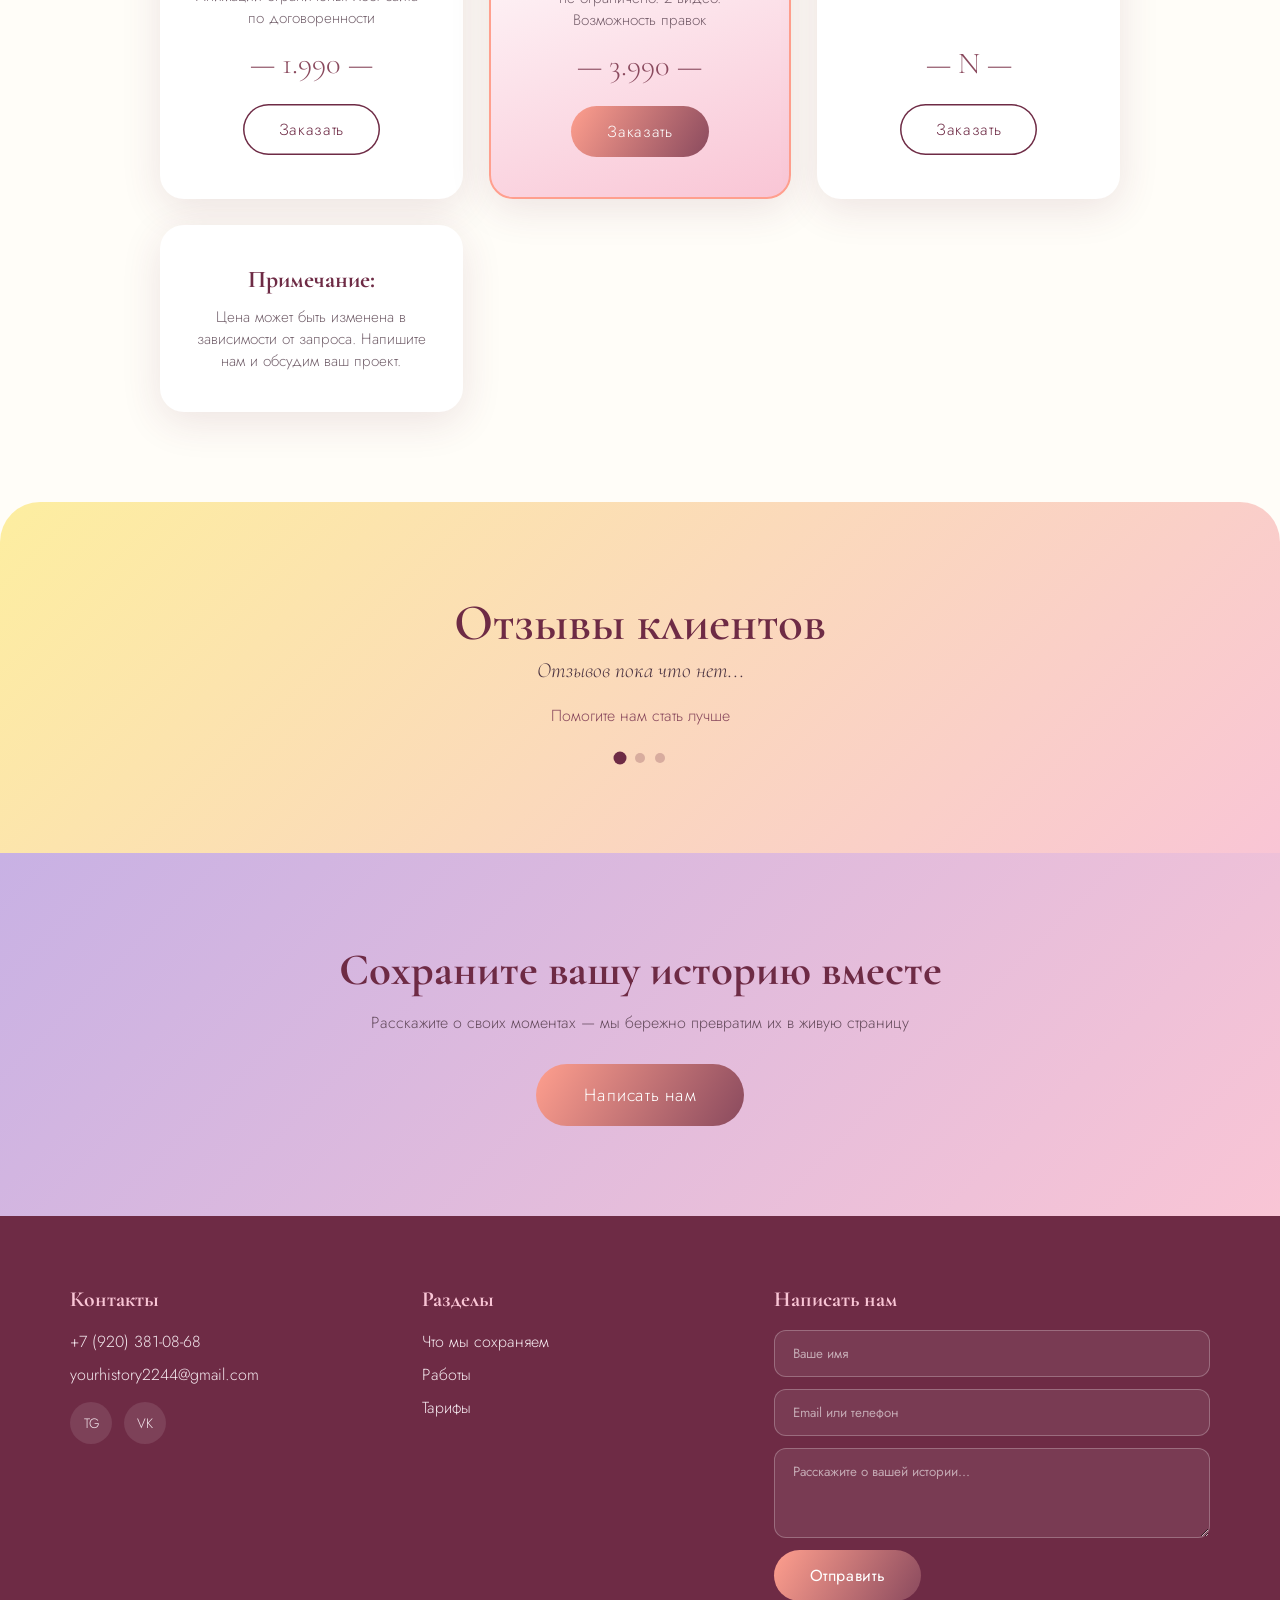
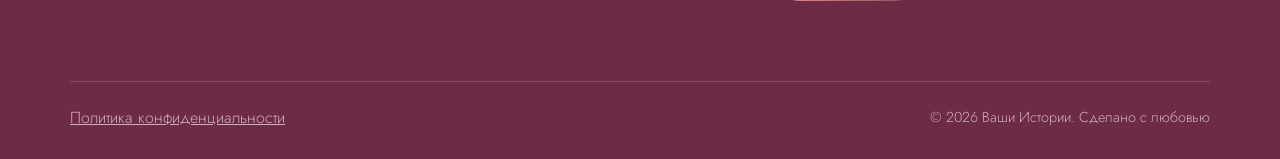
==== commit ec9daa20: "Update index.html" ====
--- a/index.html
+++ b/index.html
@@ -5,6 +5,12 @@
     <!-- meta viewport обязателен для адаптива на телефонах -->
     <meta name="viewport" content="width=device-width, initial-scale=1.0" />
     <meta name="description" content="Сохраняем ваши семейные истории в живые сайты-карточки" />
+    
+    <meta property="og:title" content="Сохраняем ваши истории | Сайты-карточки для семейных пар">
+    <meta property="og:description" content="Описание для превью">
+    <meta property="og:image" content="images/logo.webp">
+    <meta property="og:url" content="https://timitel27.github.io/yourhistory/">
+    <meta property="og:type" content="website">
     <title>Сохраняем ваши истории | Сайты-карточки для семейных пар</title>
     
     <link rel="preconnect" href="https://fonts.googleapis.com" />
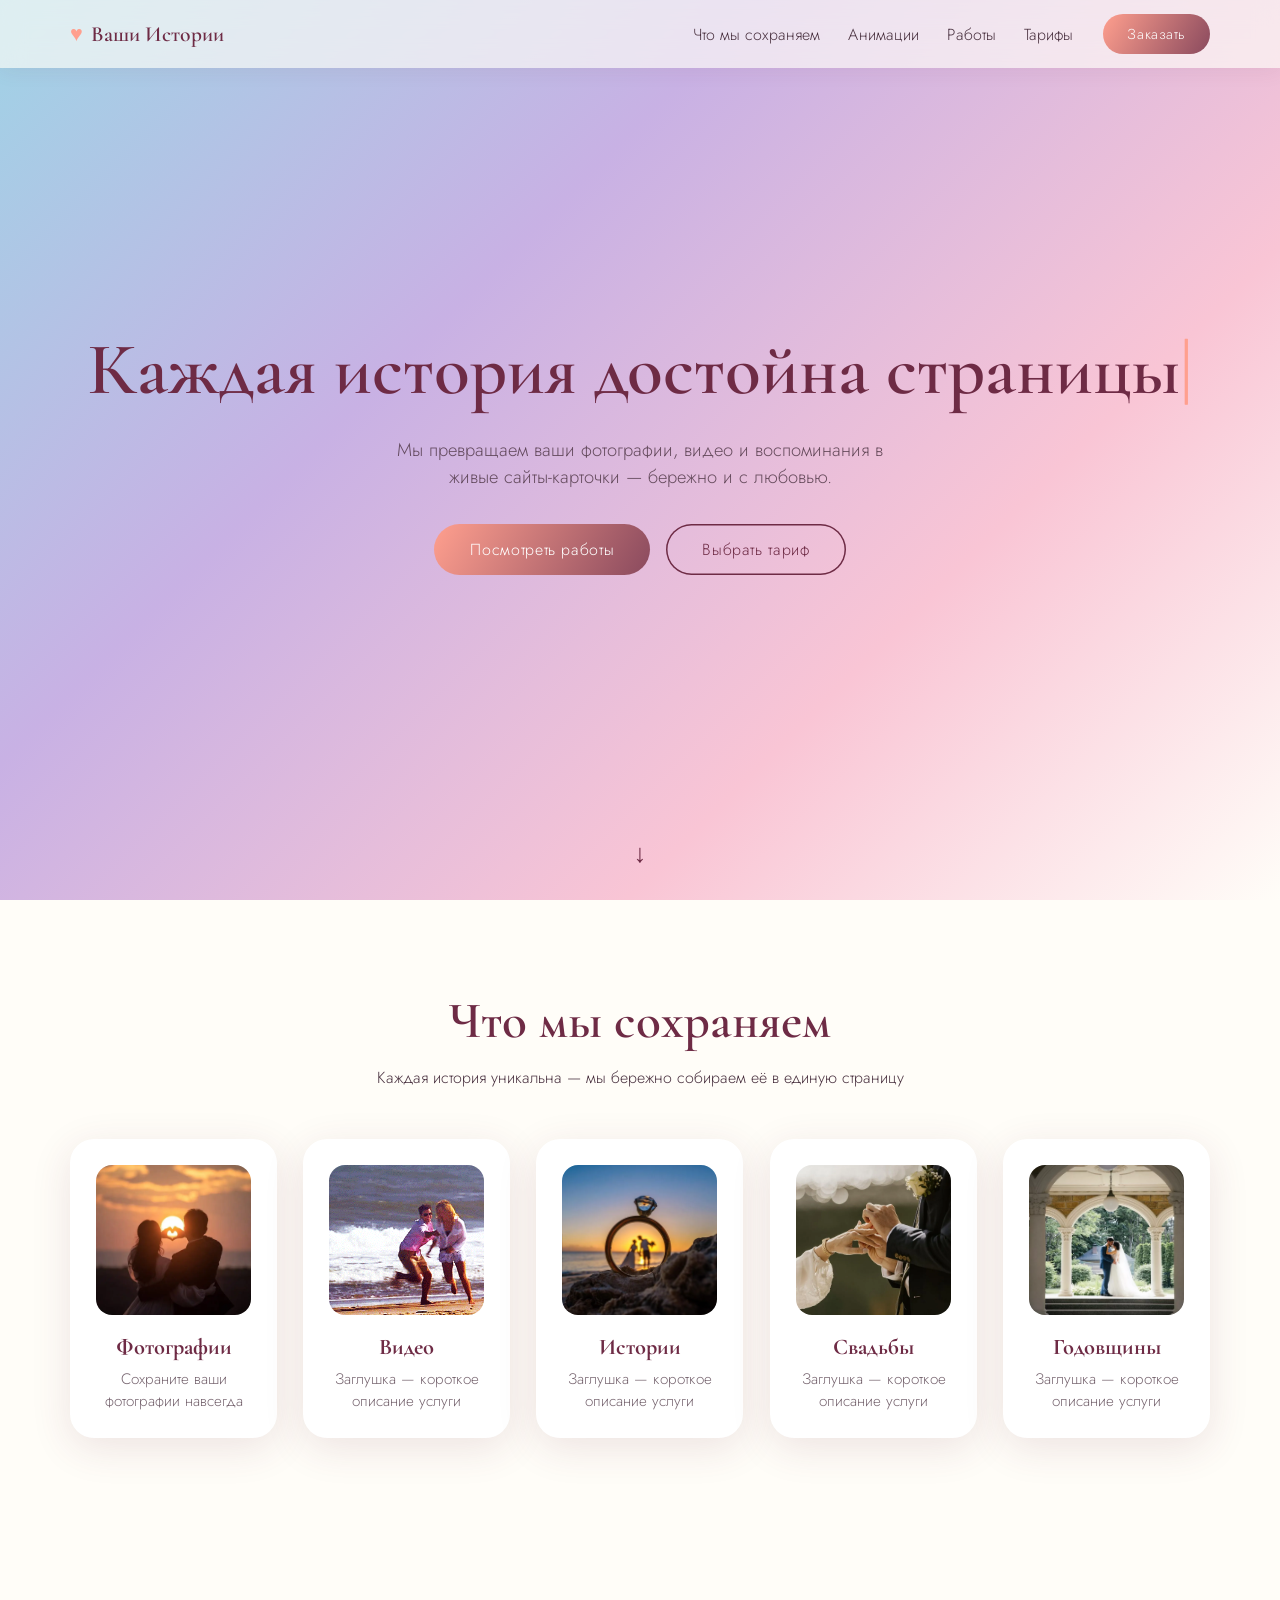
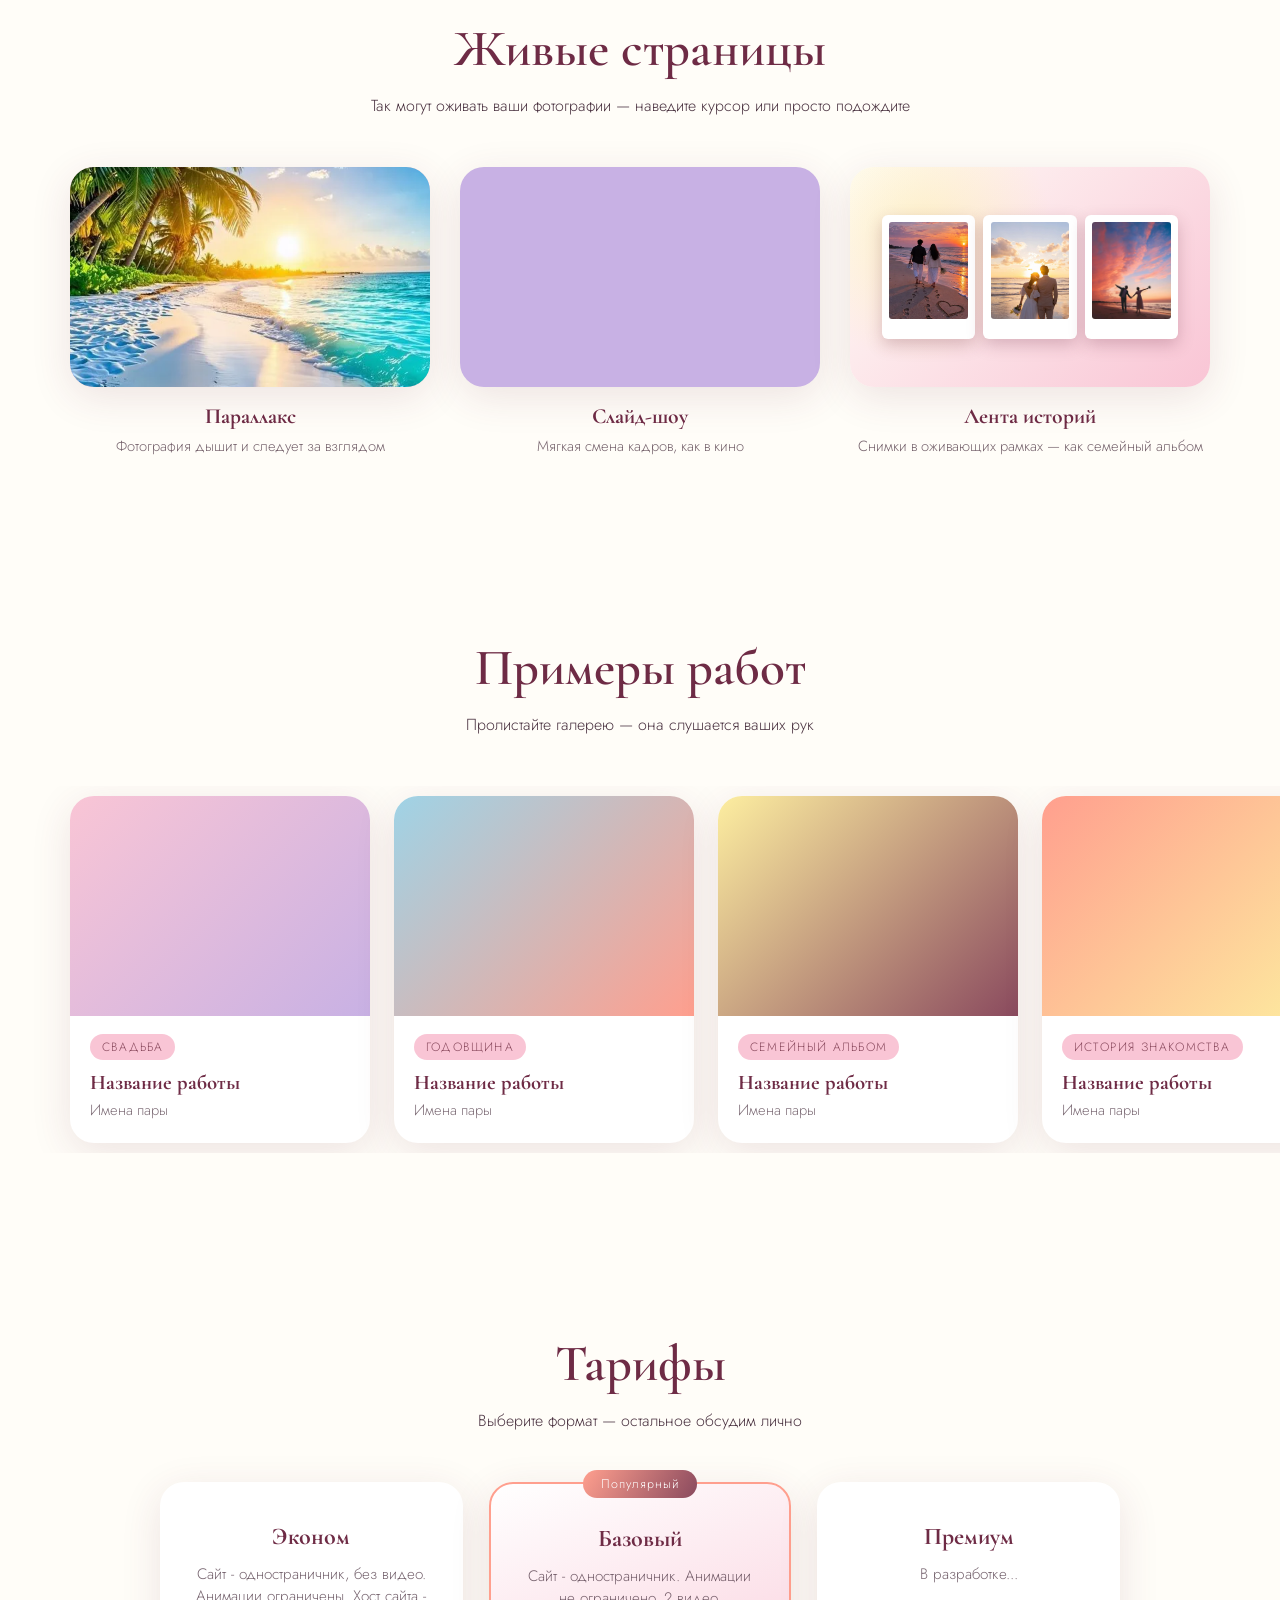
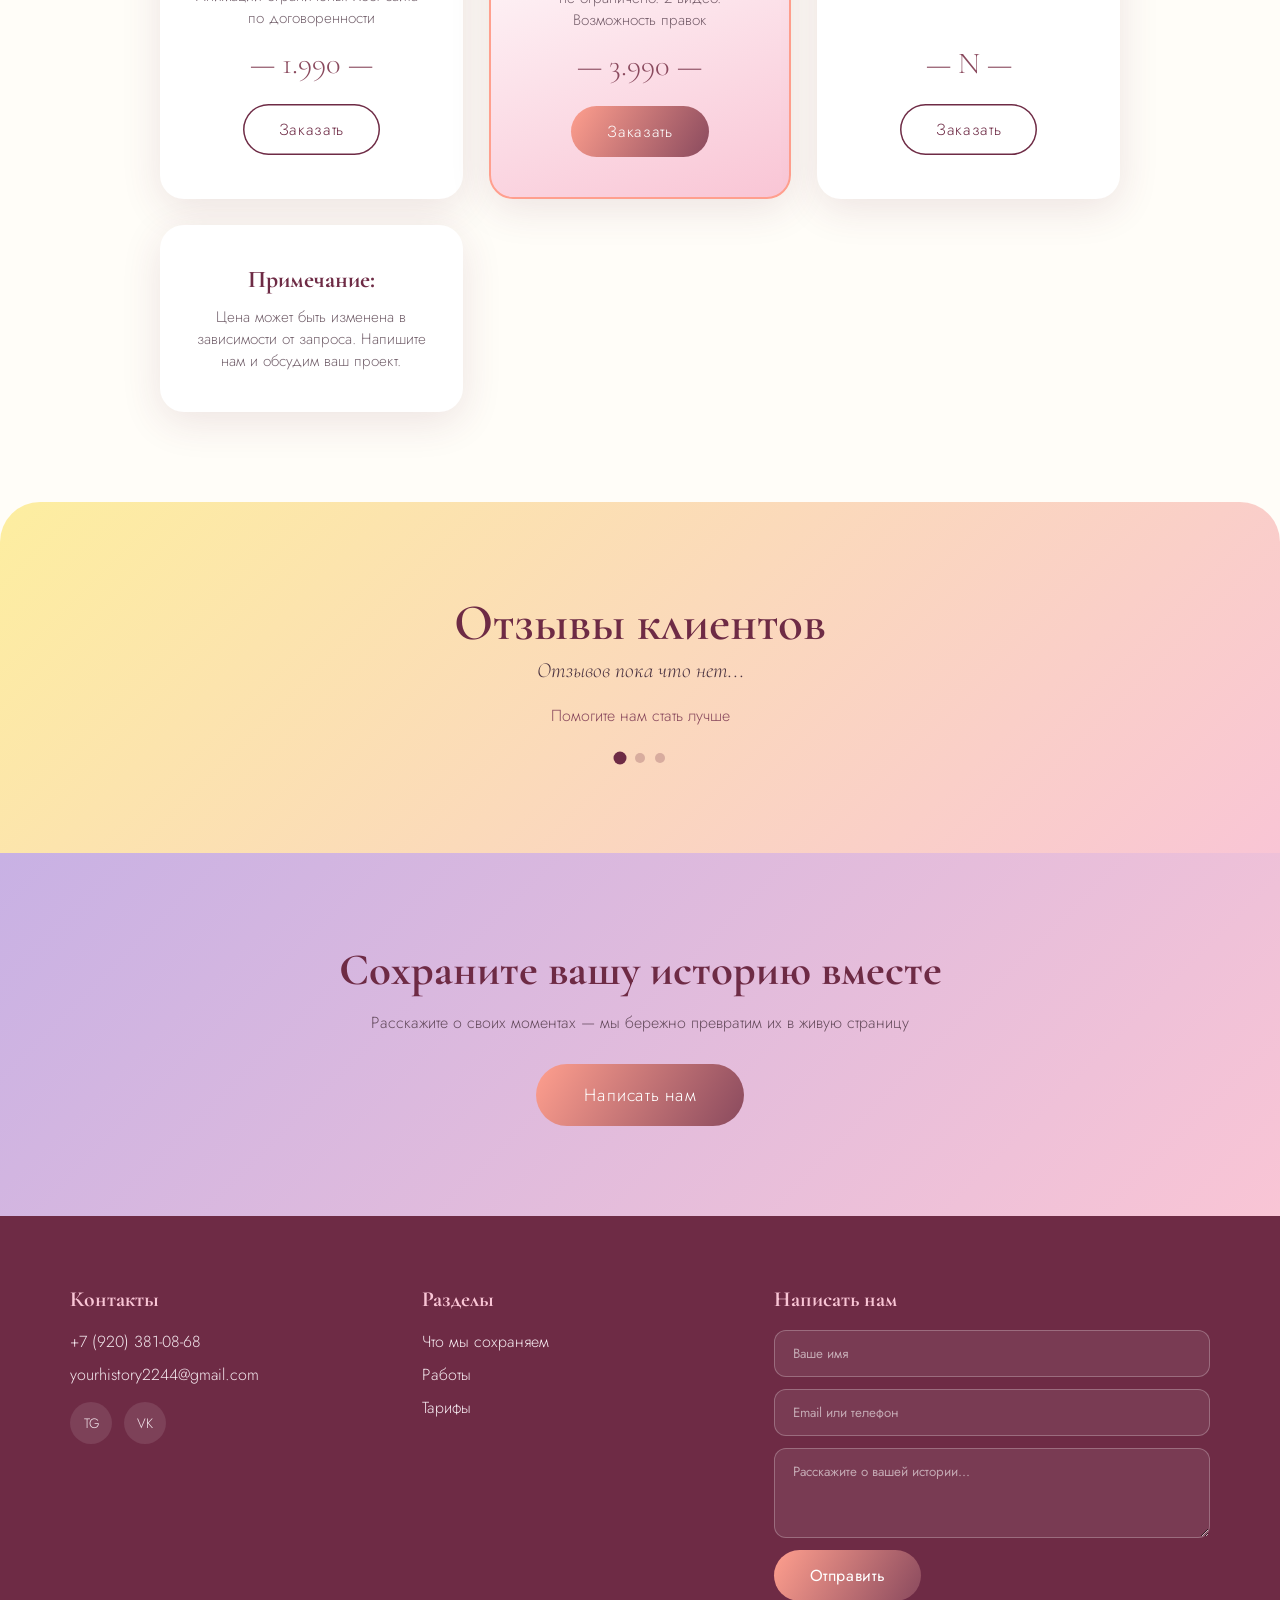
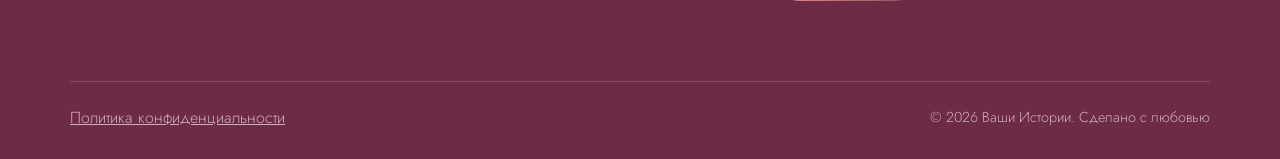
==== commit 2f9cbd29: "Update index.html" ====
--- a/index.html
+++ b/index.html
@@ -8,7 +8,7 @@
     
     <meta property="og:title" content="Сохраняем ваши истории | Сайты-карточки для семейных пар">
     <meta property="og:description" content="Описание для превью">
-    <meta property="og:image" content="images/logo.webp">
+    <meta property="og:image" content="images/logo.jpg">
     <meta property="og:url" content="https://timitel27.github.io/yourhistory/">
     <meta property="og:type" content="website">
     <title>Сохраняем ваши истории | Сайты-карточки для семейных пар</title>
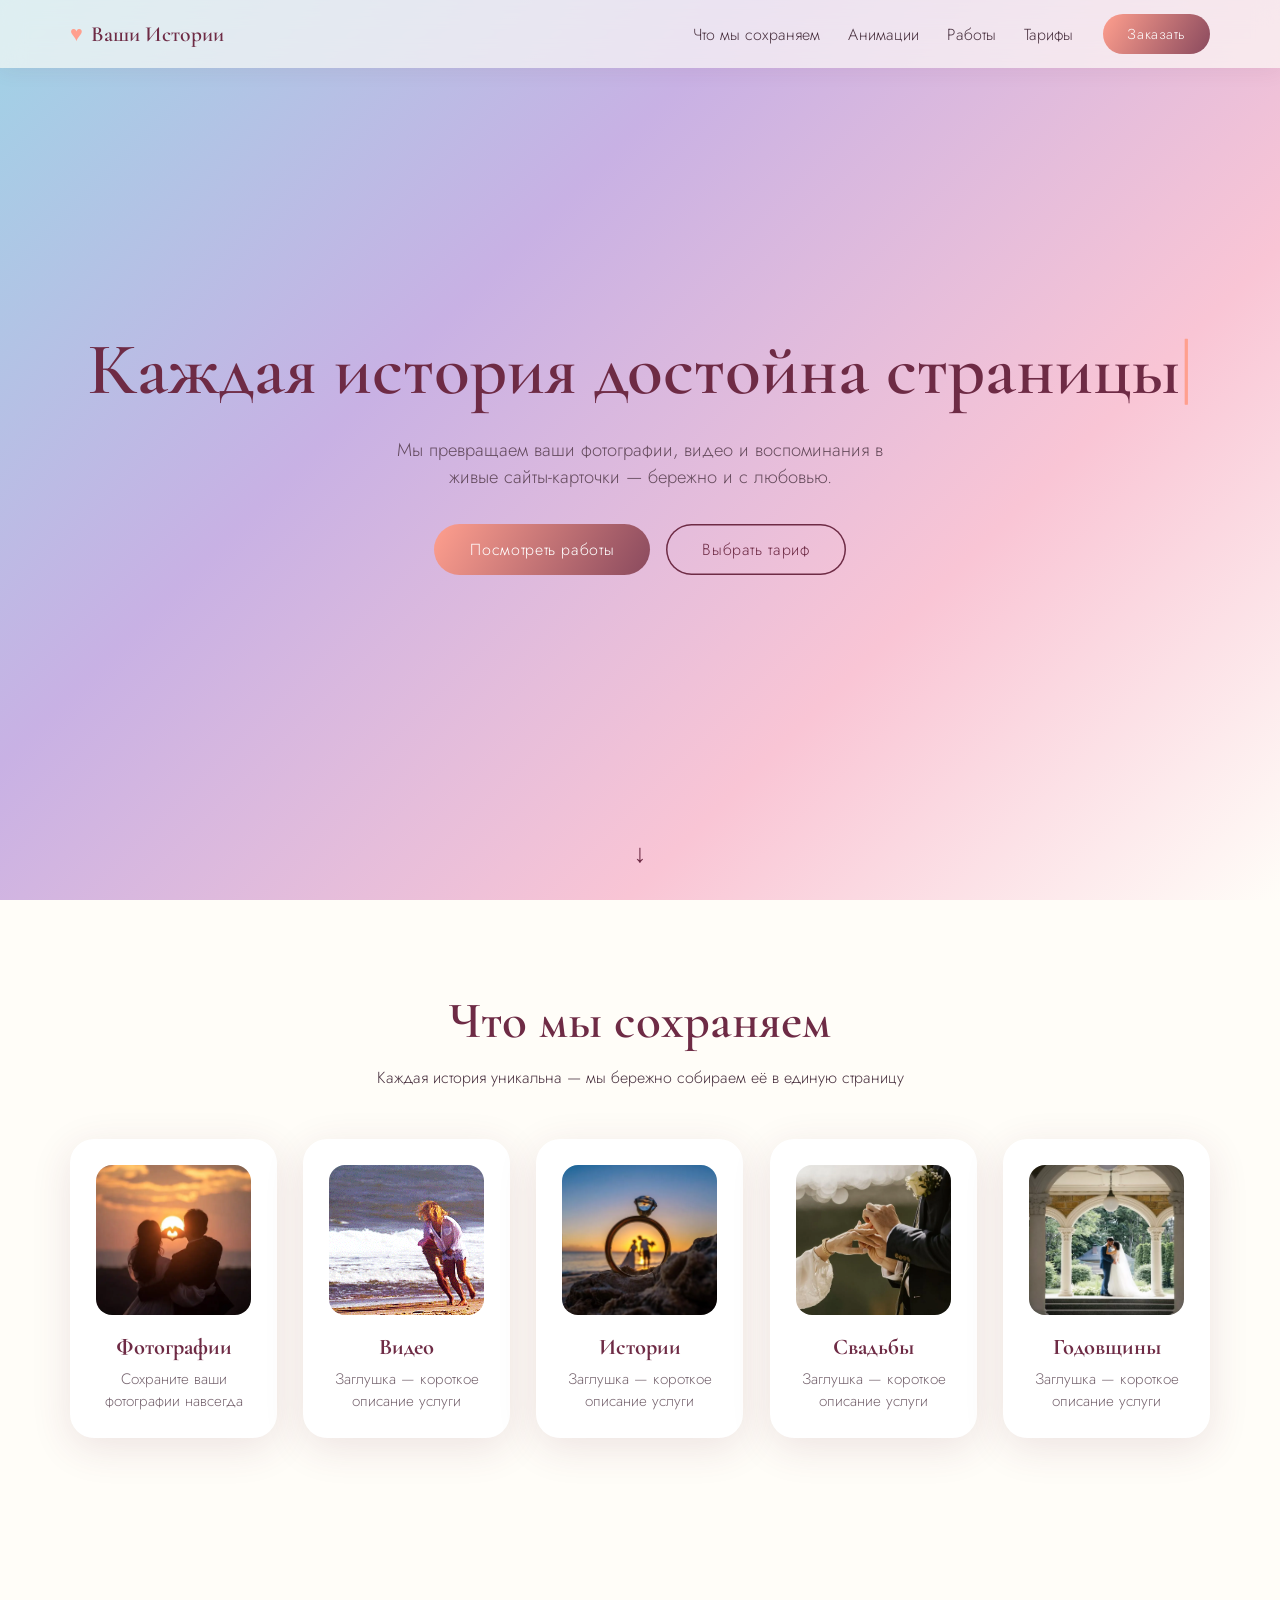
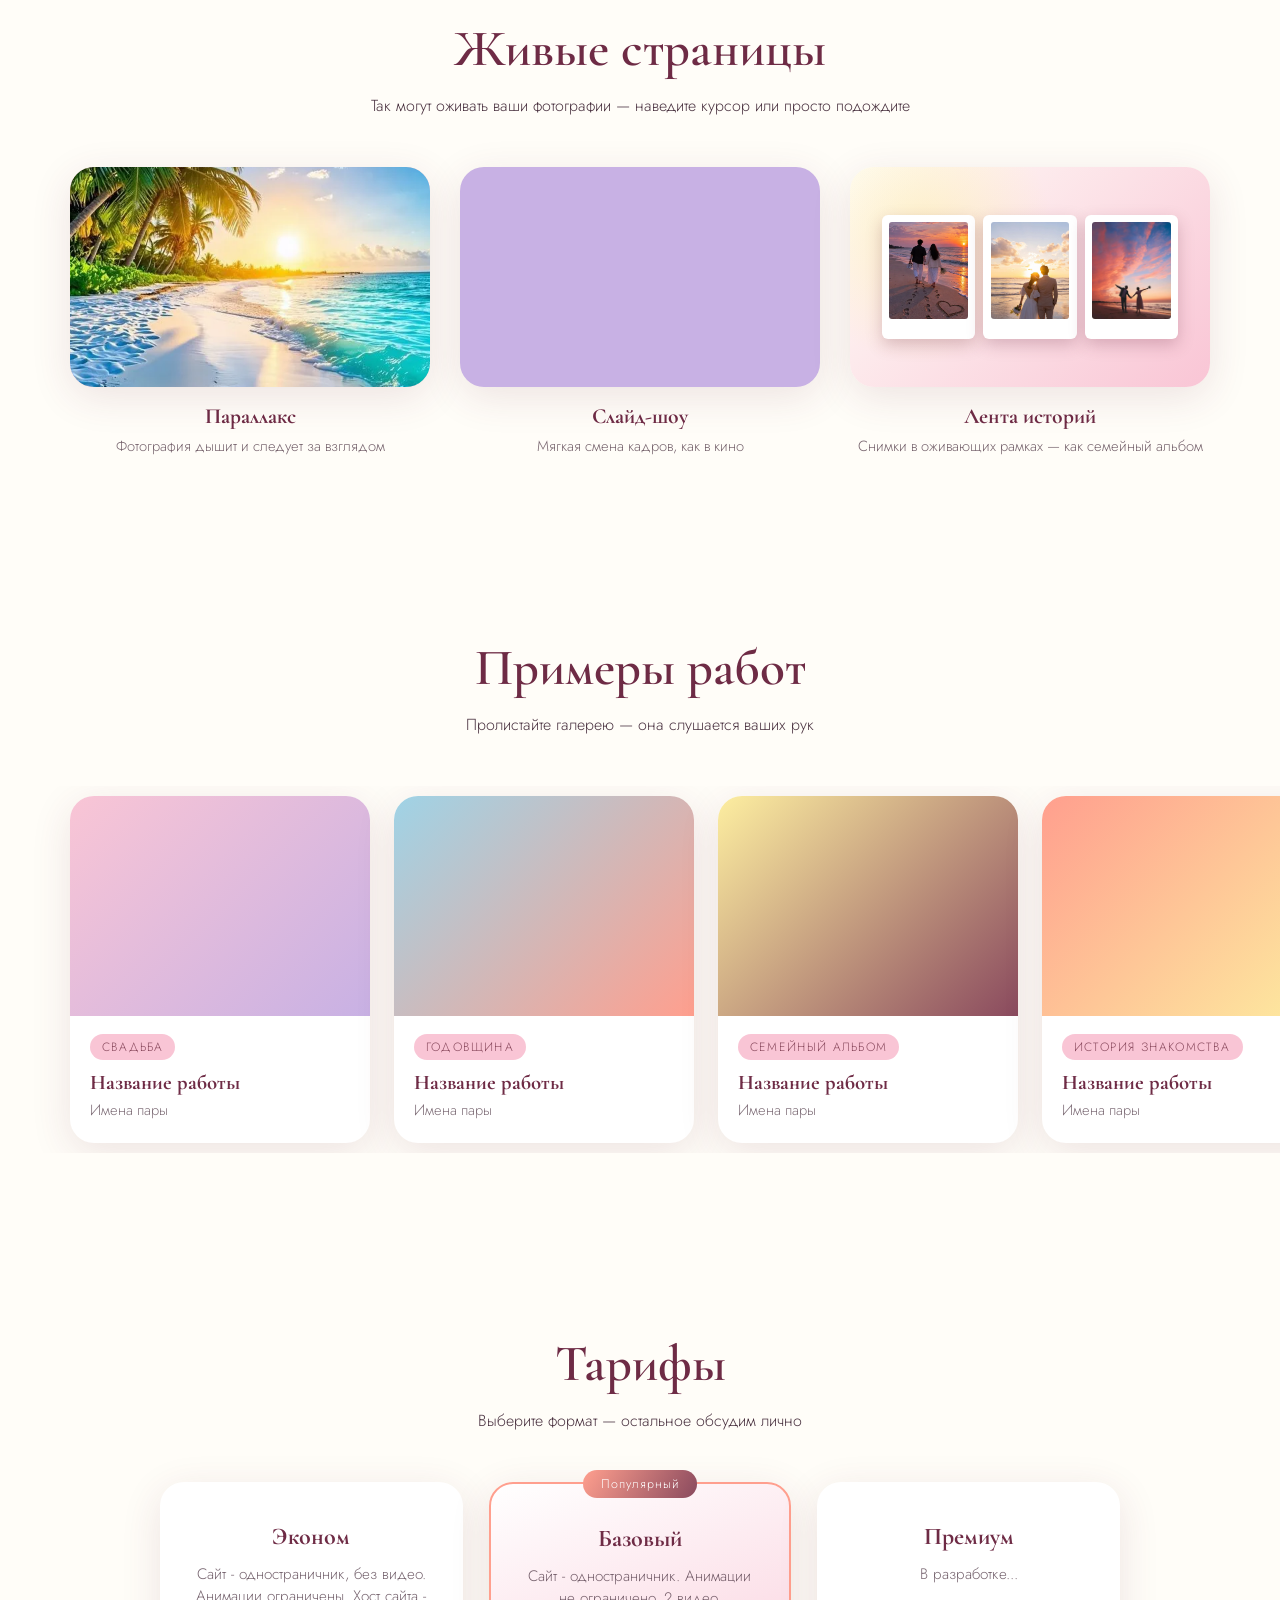
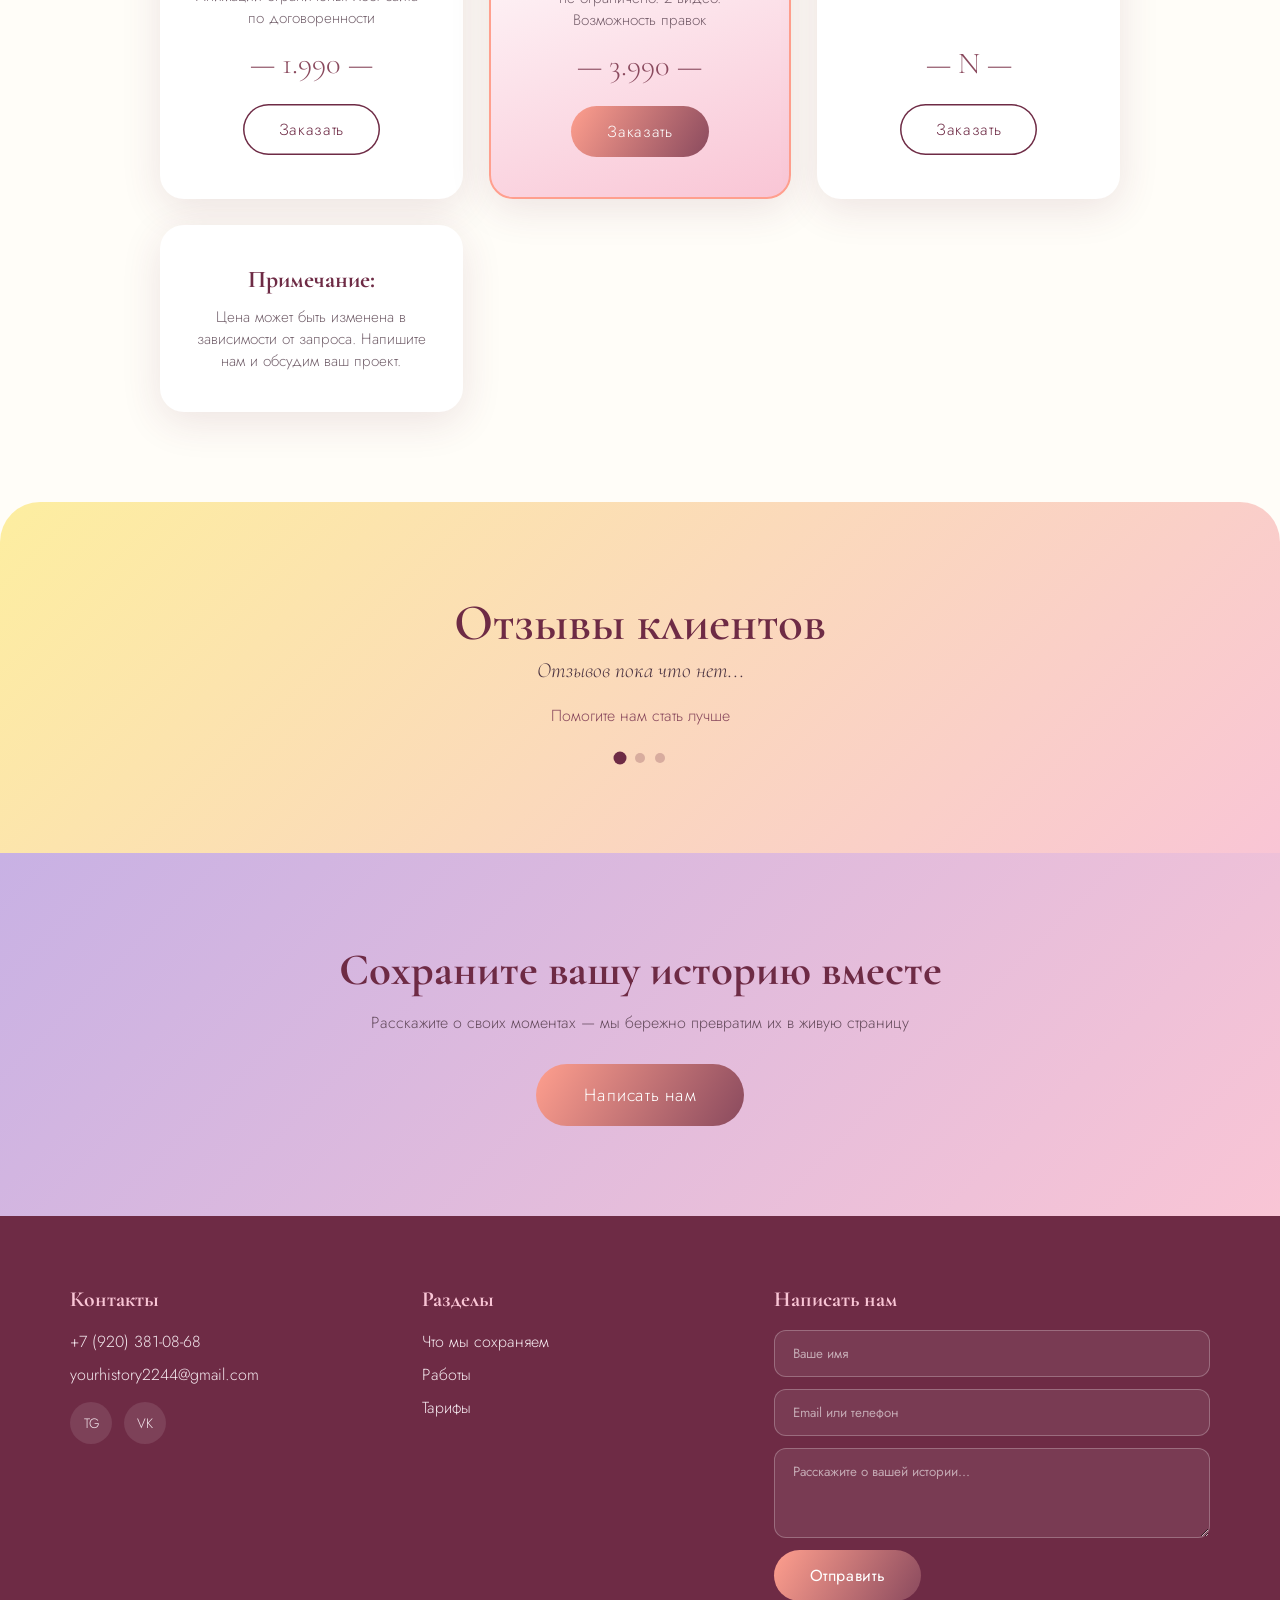
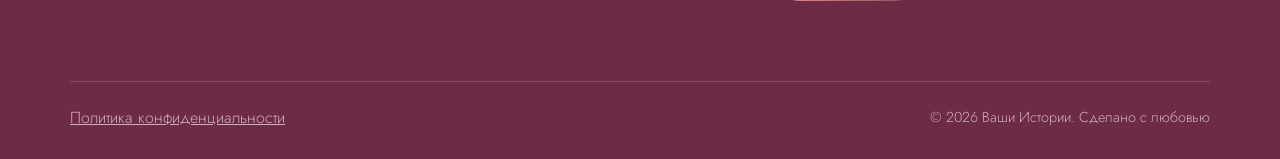
==== commit 98284433: "Update index.html" ====
--- a/index.html
+++ b/index.html
@@ -8,7 +8,7 @@
     
     <meta property="og:title" content="Сохраняем ваши истории | Сайты-карточки для семейных пар">
     <meta property="og:description" content="Описание для превью">
-    <meta property="og:image" content="images/logo.jpg">
+    <meta property="og:image" content="images/logo1.jpg">
     <meta property="og:url" content="https://timitel27.github.io/yourhistory/">
     <meta property="og:type" content="website">
     <title>Сохраняем ваши истории | Сайты-карточки для семейных пар</title>
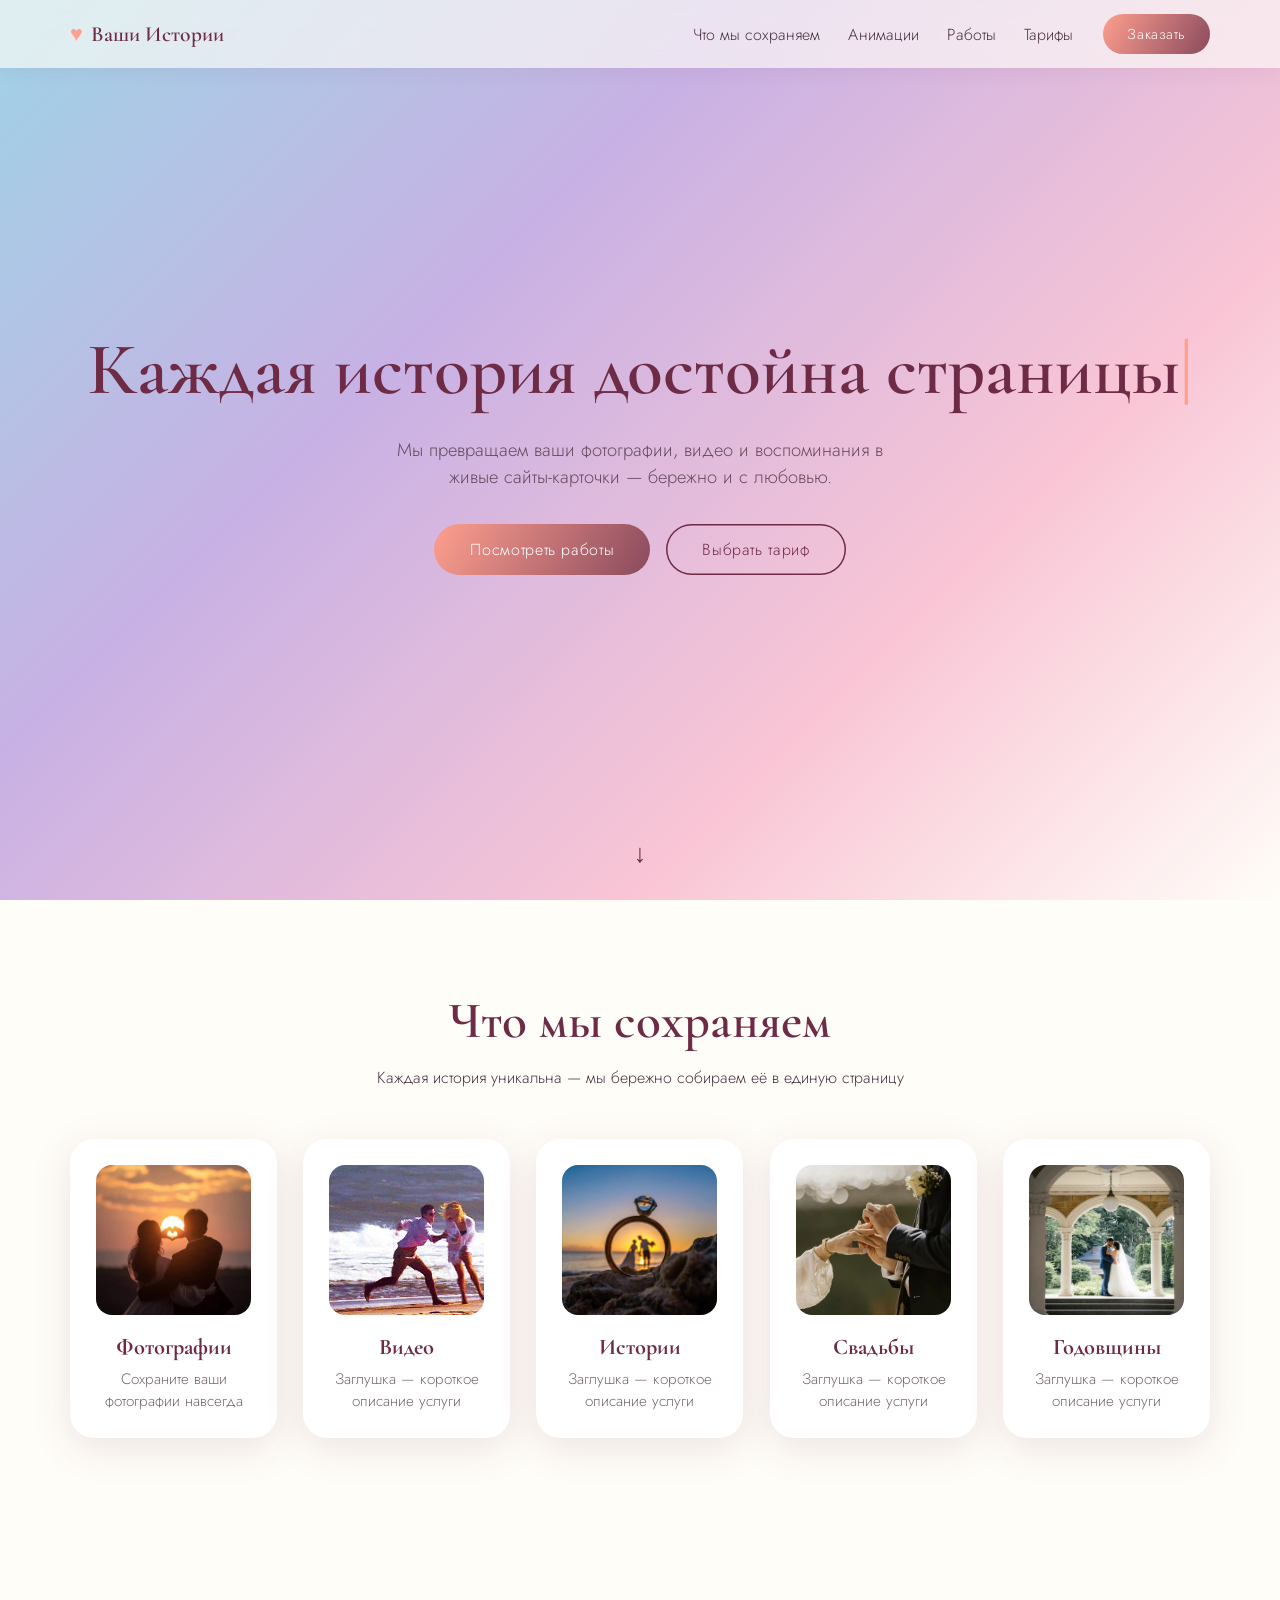
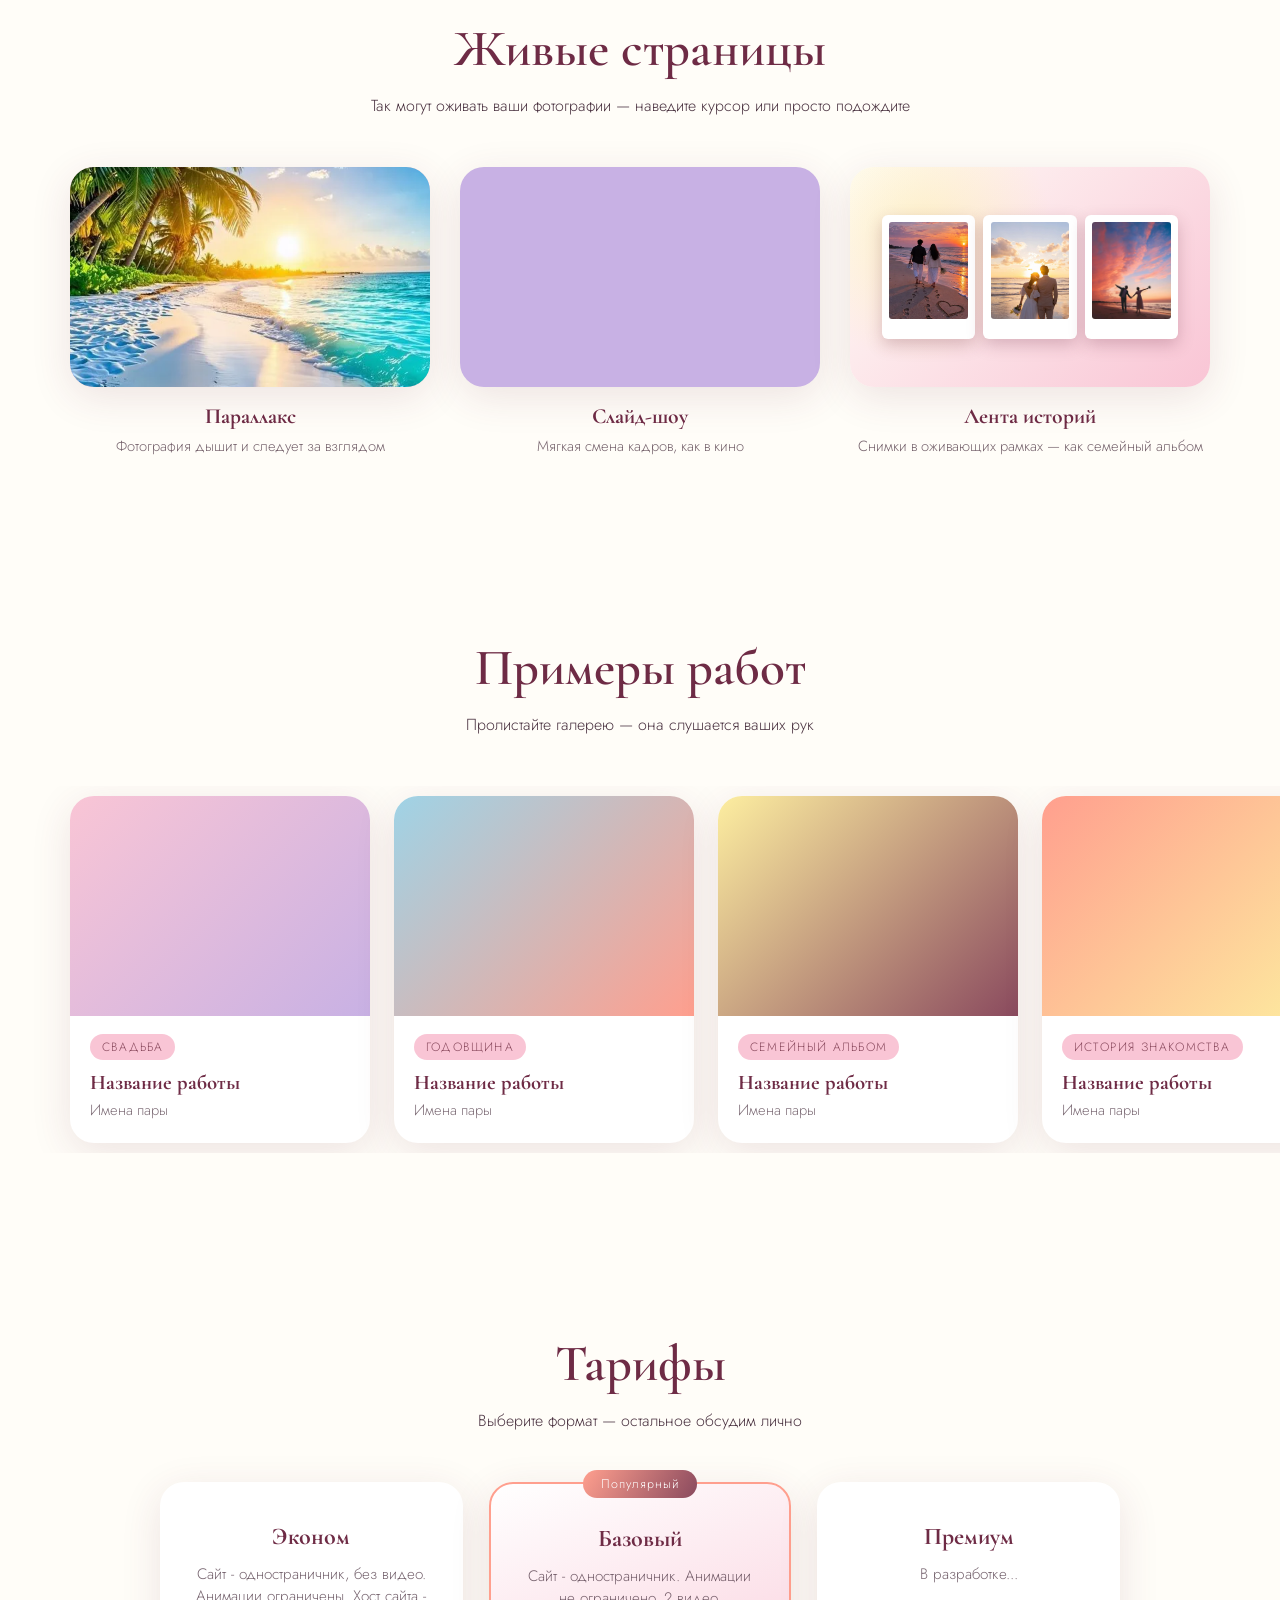
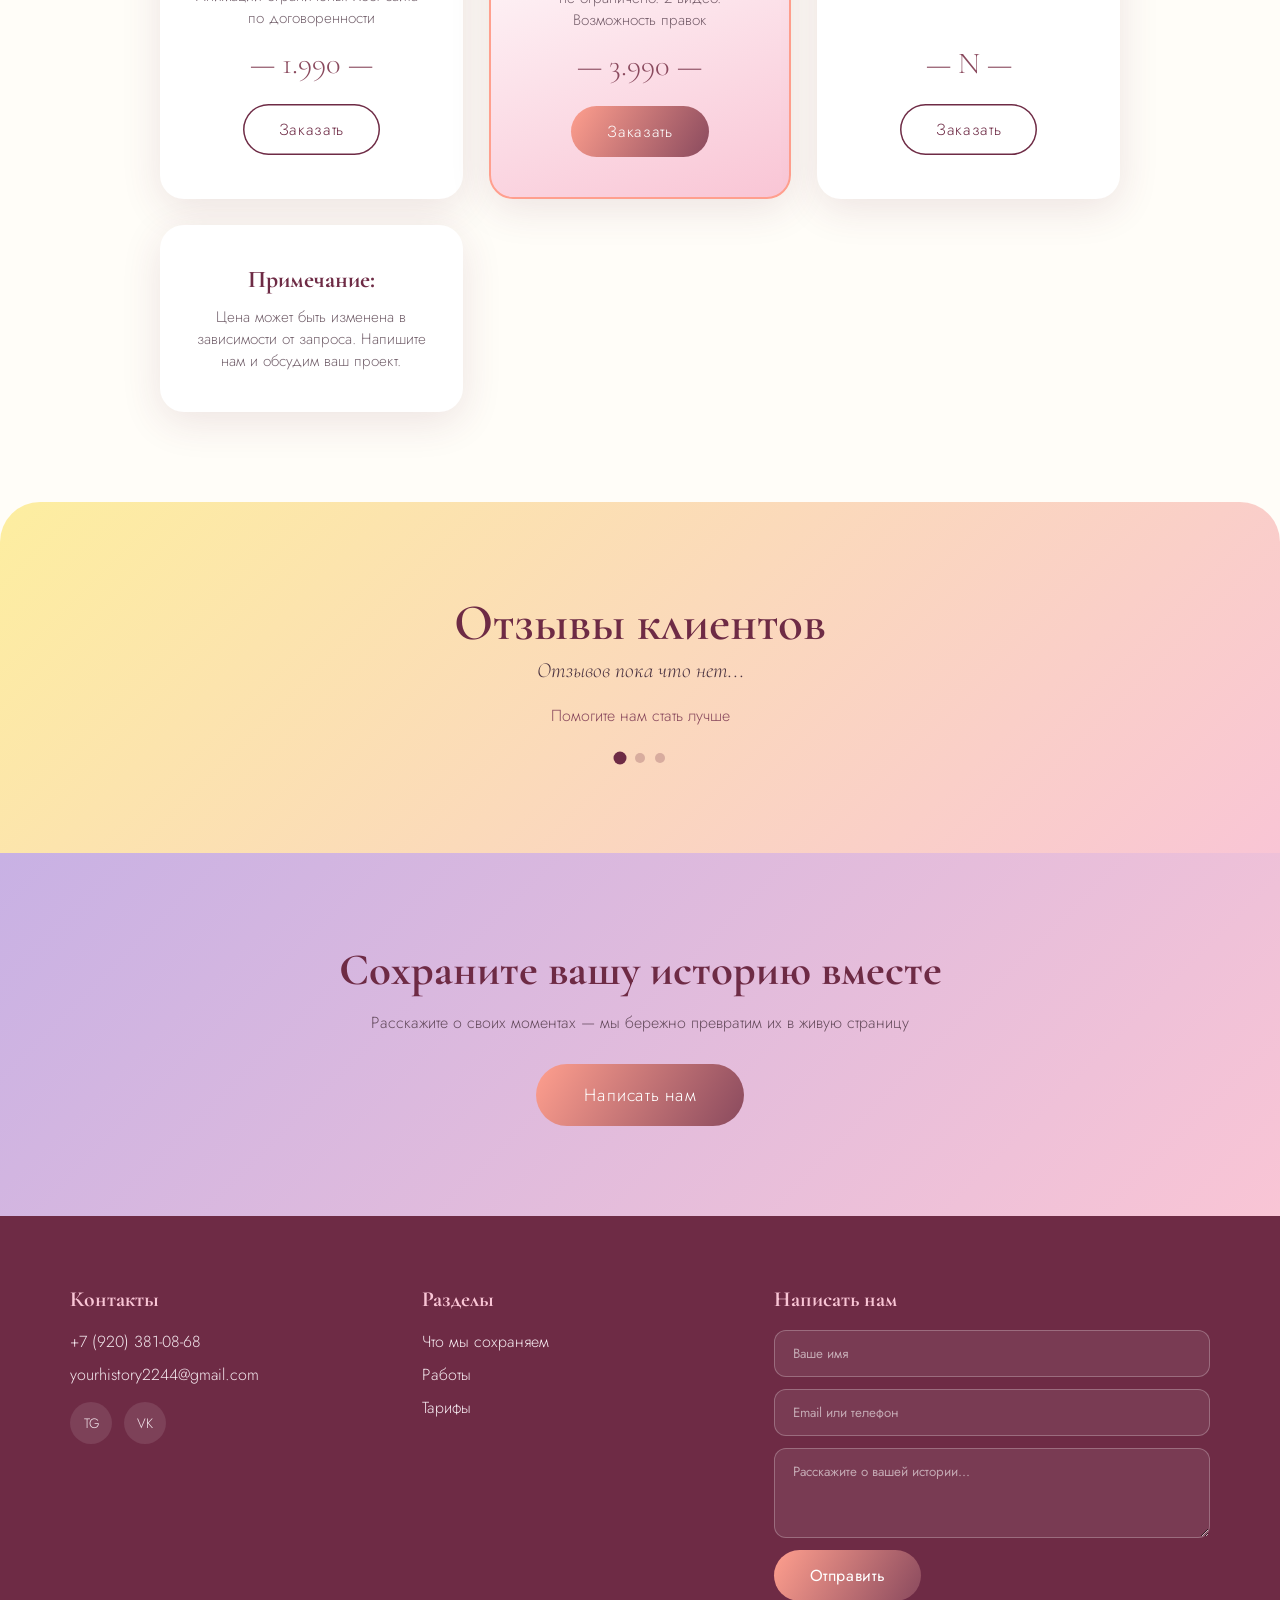
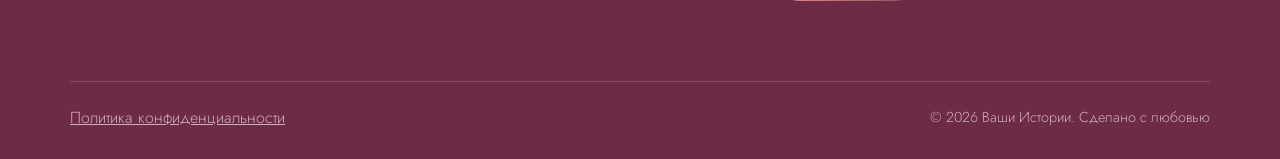
==== commit 3f2314d6: "Update index.html" ====
--- a/index.html
+++ b/index.html
@@ -18,7 +18,7 @@
     <link
       href="https://fonts.googleapis.com/css2?family=Cormorant+Garamond:ital,wght@0,400;0,600;1,400&family=Jost:wght@300;400;500&display=swap"
       rel="stylesheet" />
-    <link rel="icon" href="images/logo.webp" >
+    <link rel="icon" href="images/logo1.jpg" >
 
    
     <link rel="stylesheet" href="style.css" />
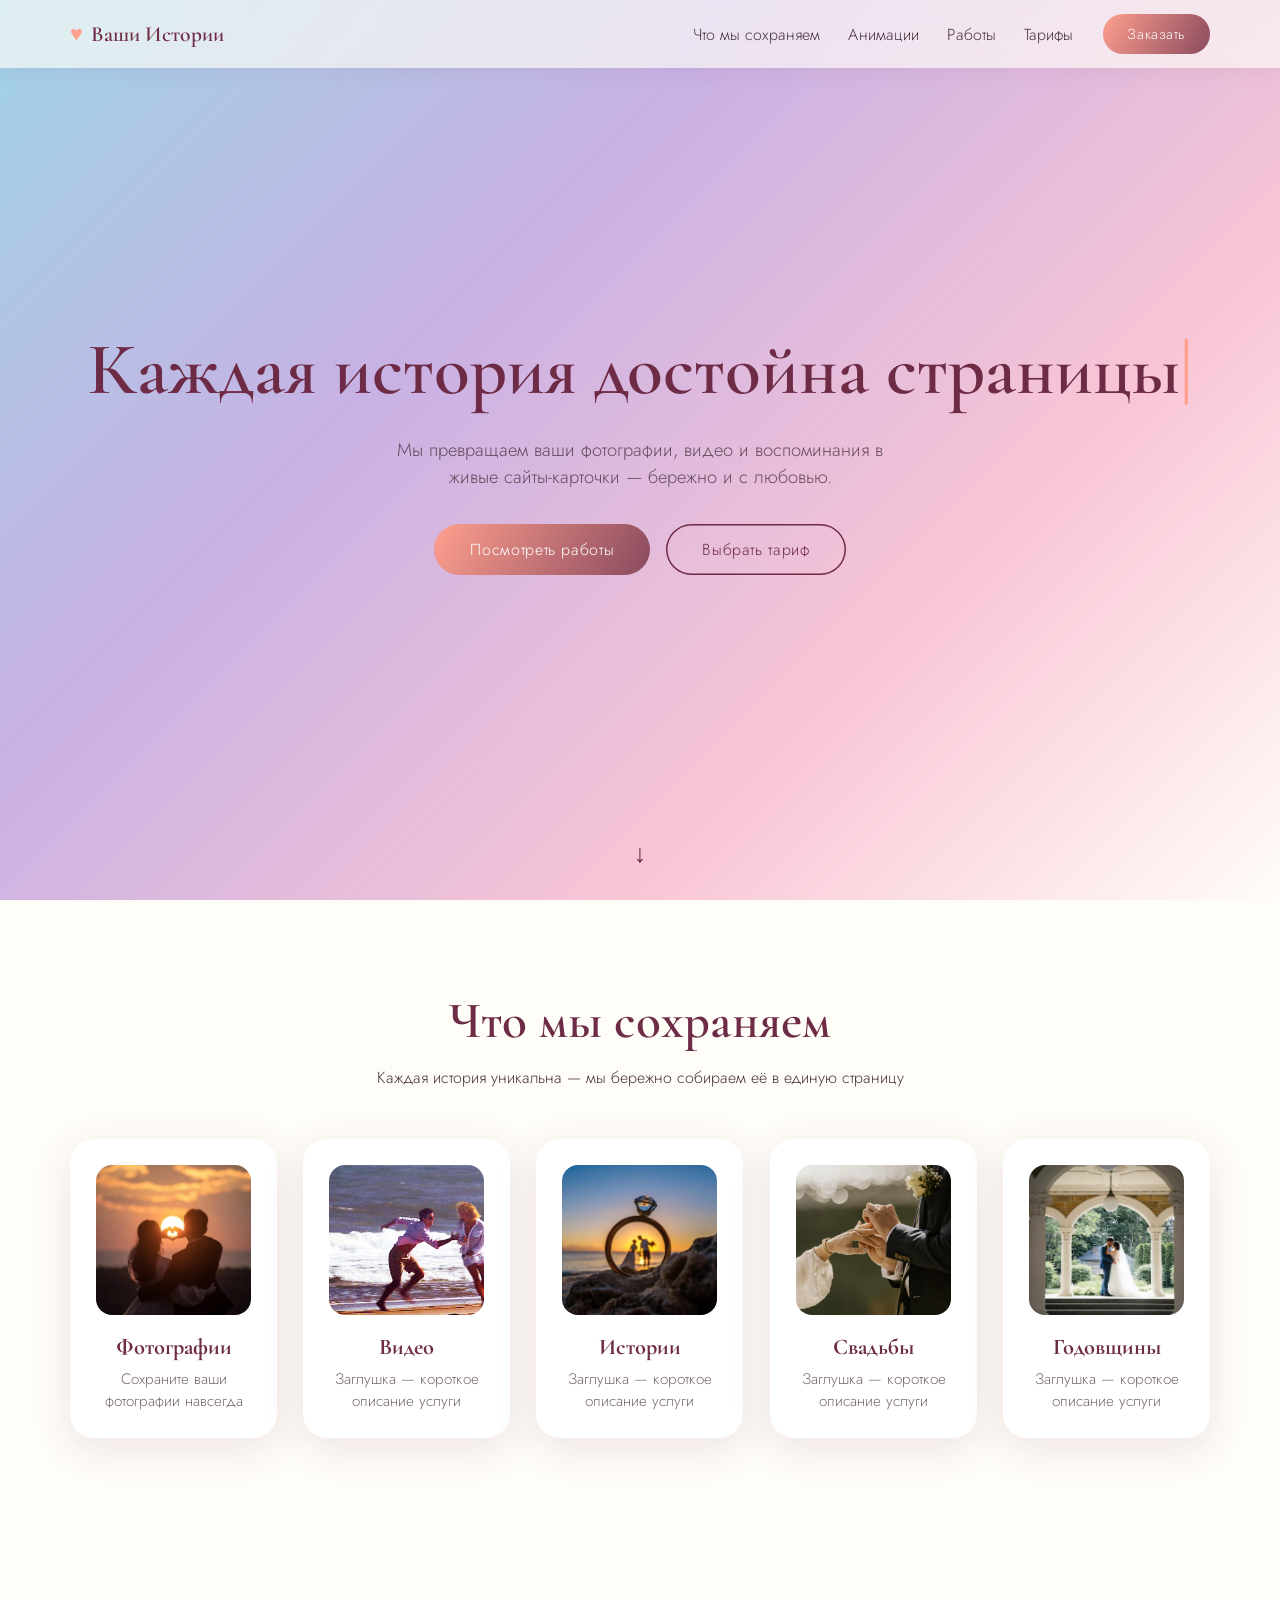
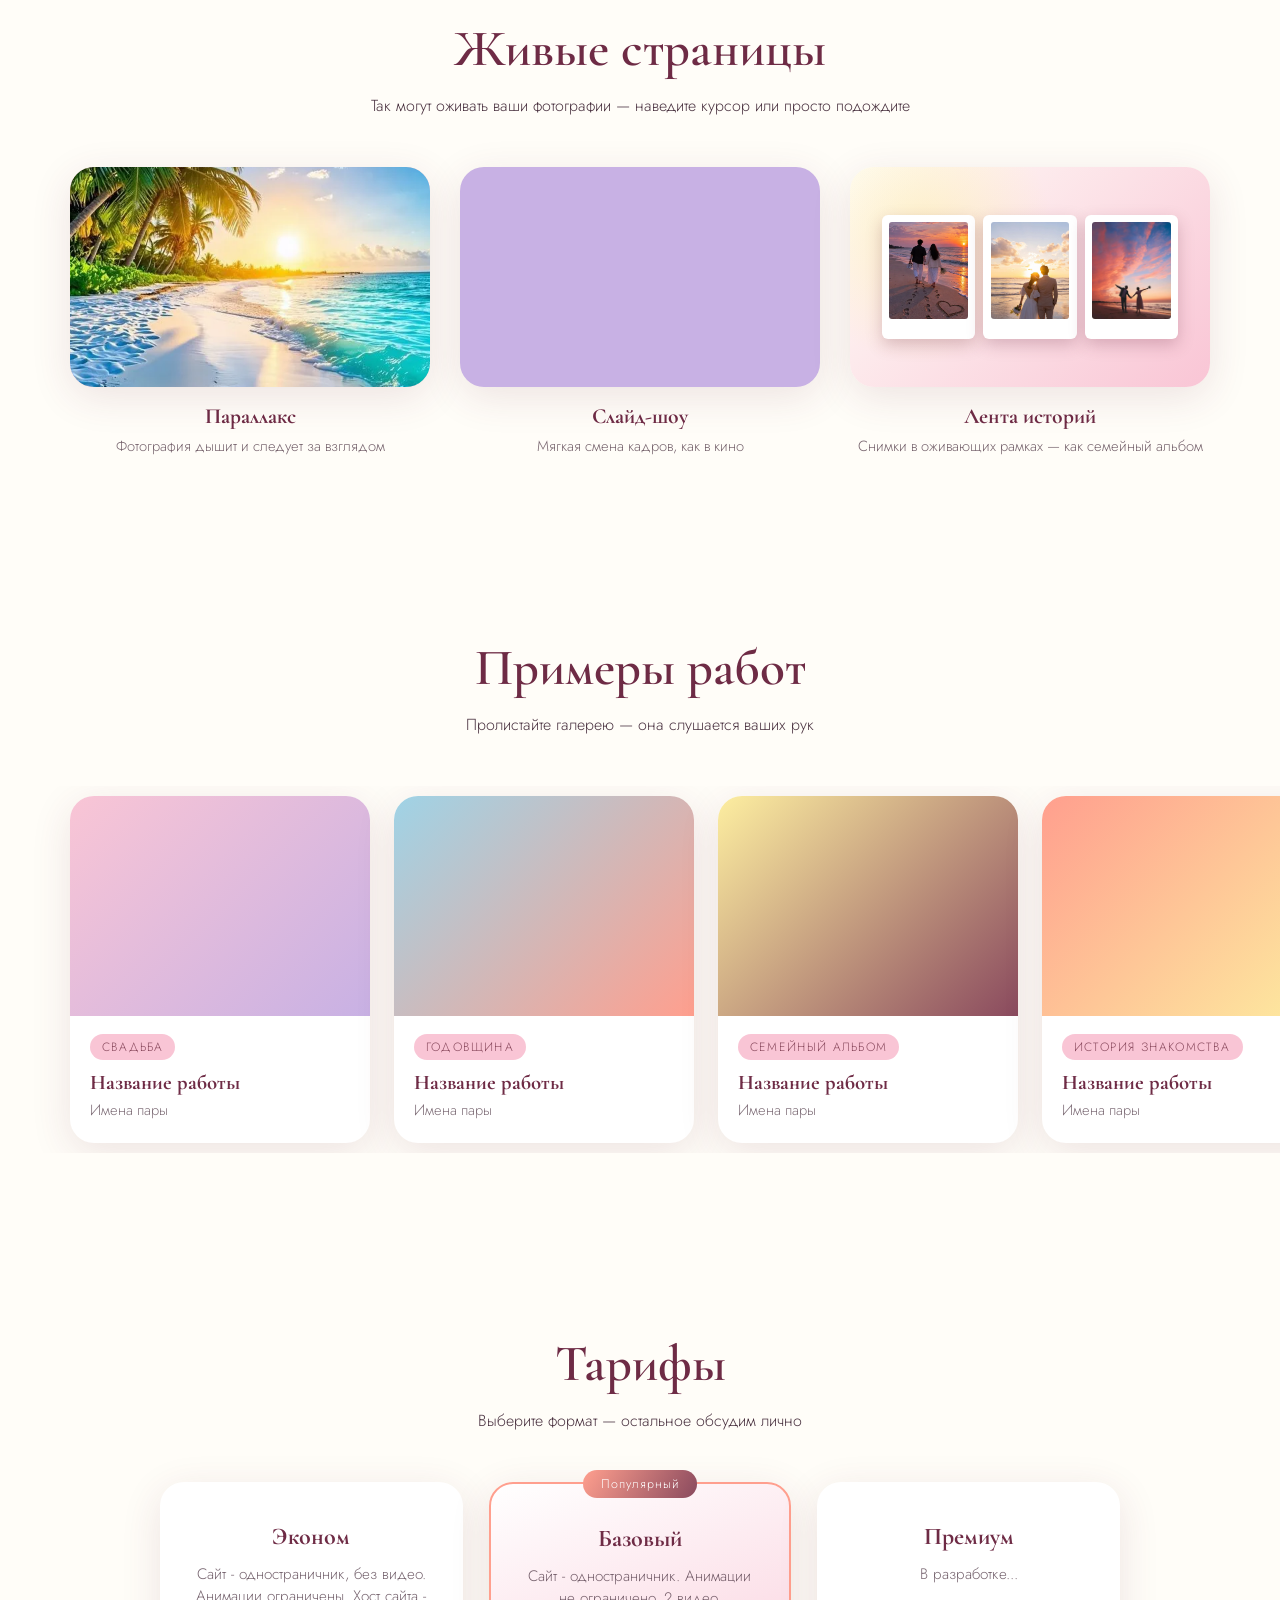
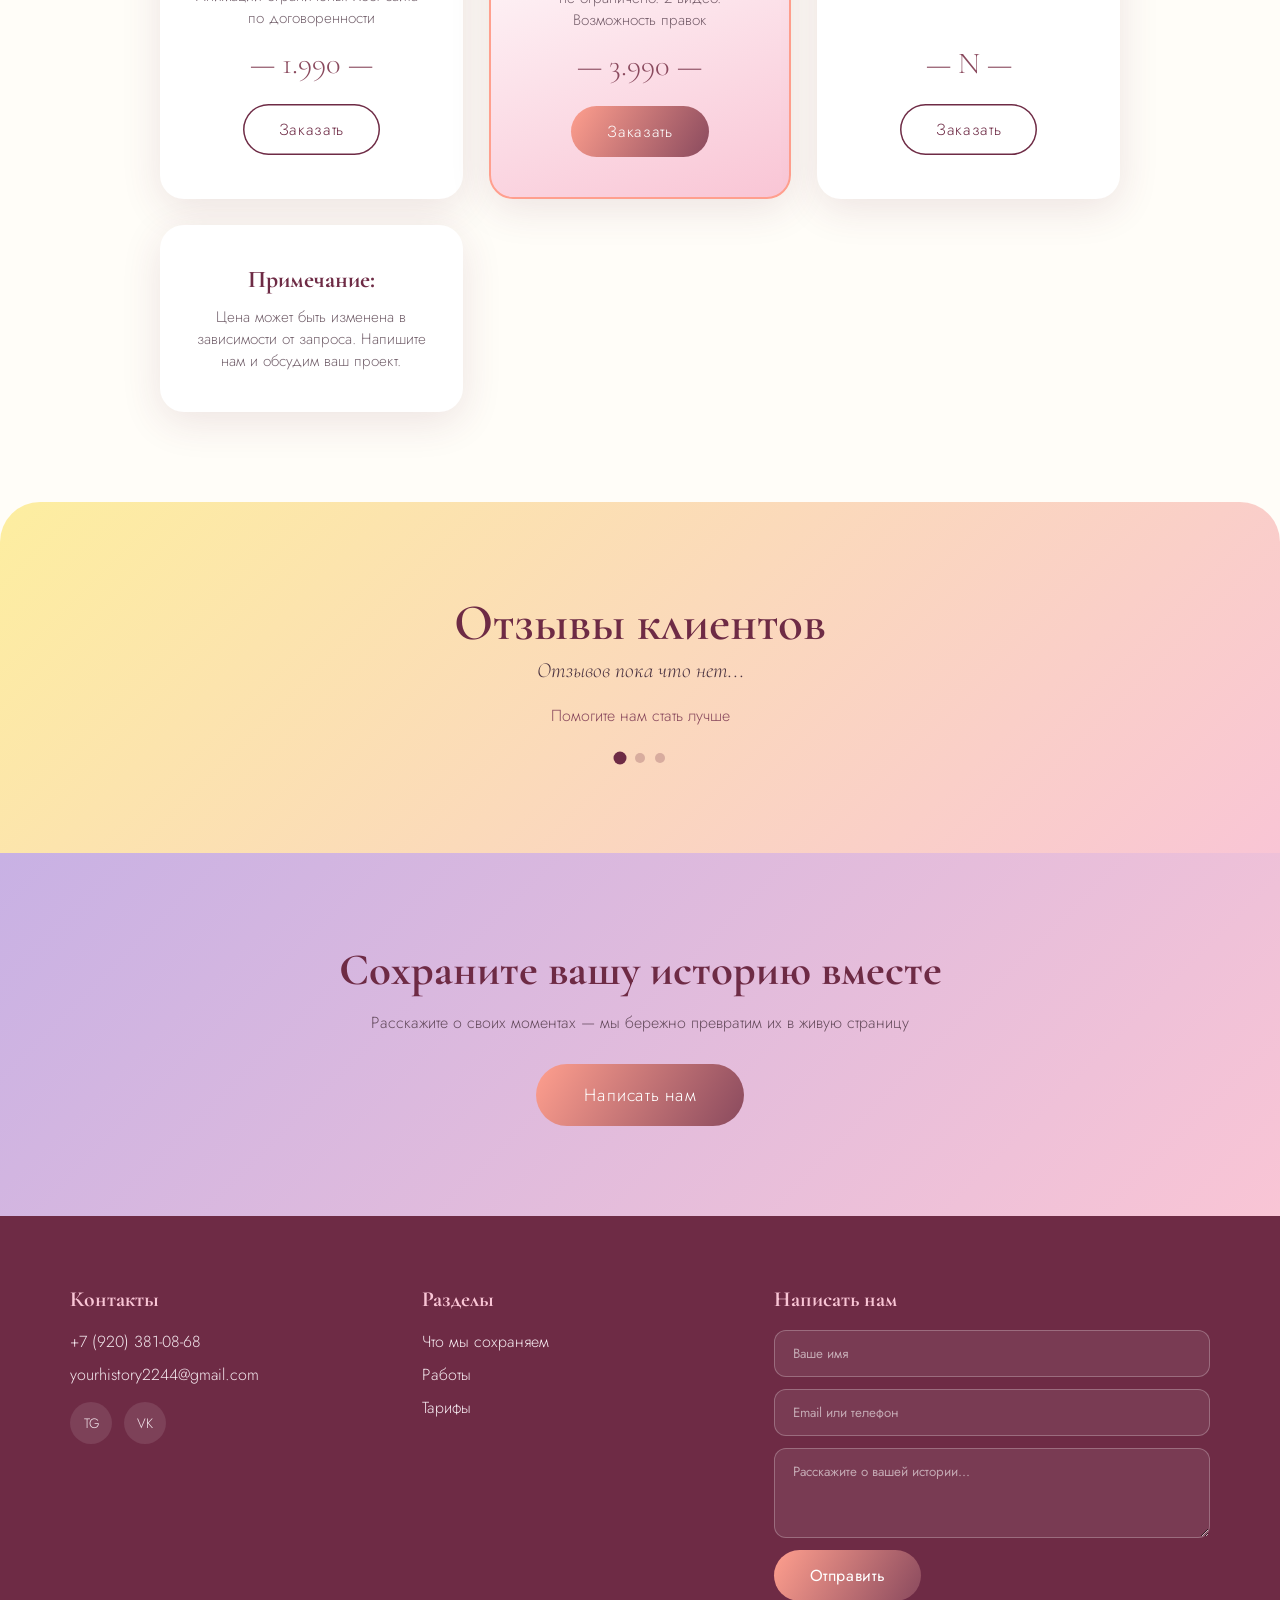
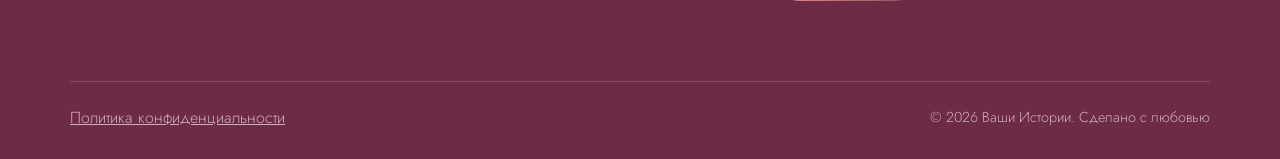
==== commit dce3d9ab: "Update index.html" ====
--- a/index.html
+++ b/index.html
@@ -6,11 +6,6 @@
     <meta name="viewport" content="width=device-width, initial-scale=1.0" />
     <meta name="description" content="Сохраняем ваши семейные истории в живые сайты-карточки" />
     
-    <meta property="og:title" content="Сохраняем ваши истории | Сайты-карточки для семейных пар">
-    <meta property="og:description" content="Описание для превью">
-    <meta property="og:image" content="images/logo1.jpg">
-    <meta property="og:url" content="https://timitel27.github.io/yourhistory/">
-    <meta property="og:type" content="website">
     <title>Сохраняем ваши истории | Сайты-карточки для семейных пар</title>
     
     <link rel="preconnect" href="https://fonts.googleapis.com" />
@@ -18,7 +13,7 @@
     <link
       href="https://fonts.googleapis.com/css2?family=Cormorant+Garamond:ital,wght@0,400;0,600;1,400&family=Jost:wght@300;400;500&display=swap"
       rel="stylesheet" />
-    <link rel="icon" href="images/logo1.jpg" >
+    <link rel="icon" href="images/logo1.jpg" sizes="any">
 
    
     <link rel="stylesheet" href="style.css" />
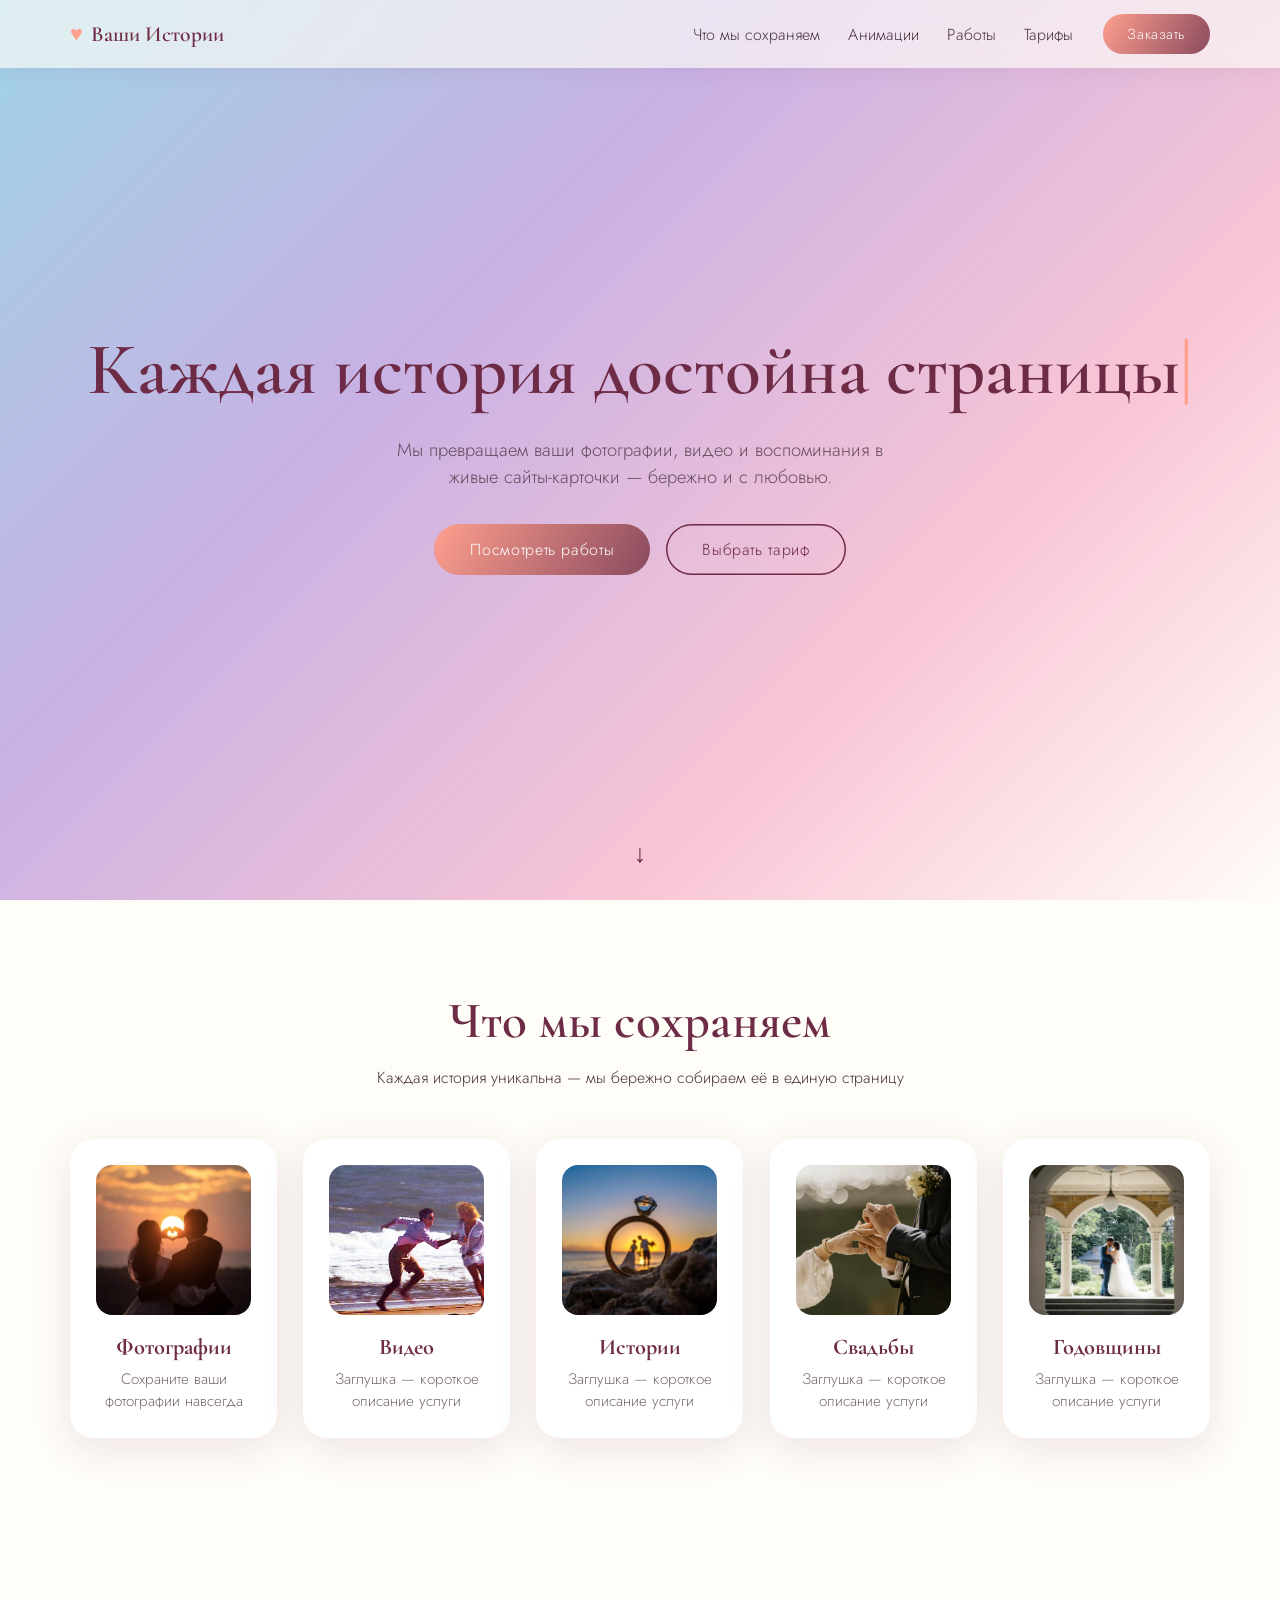
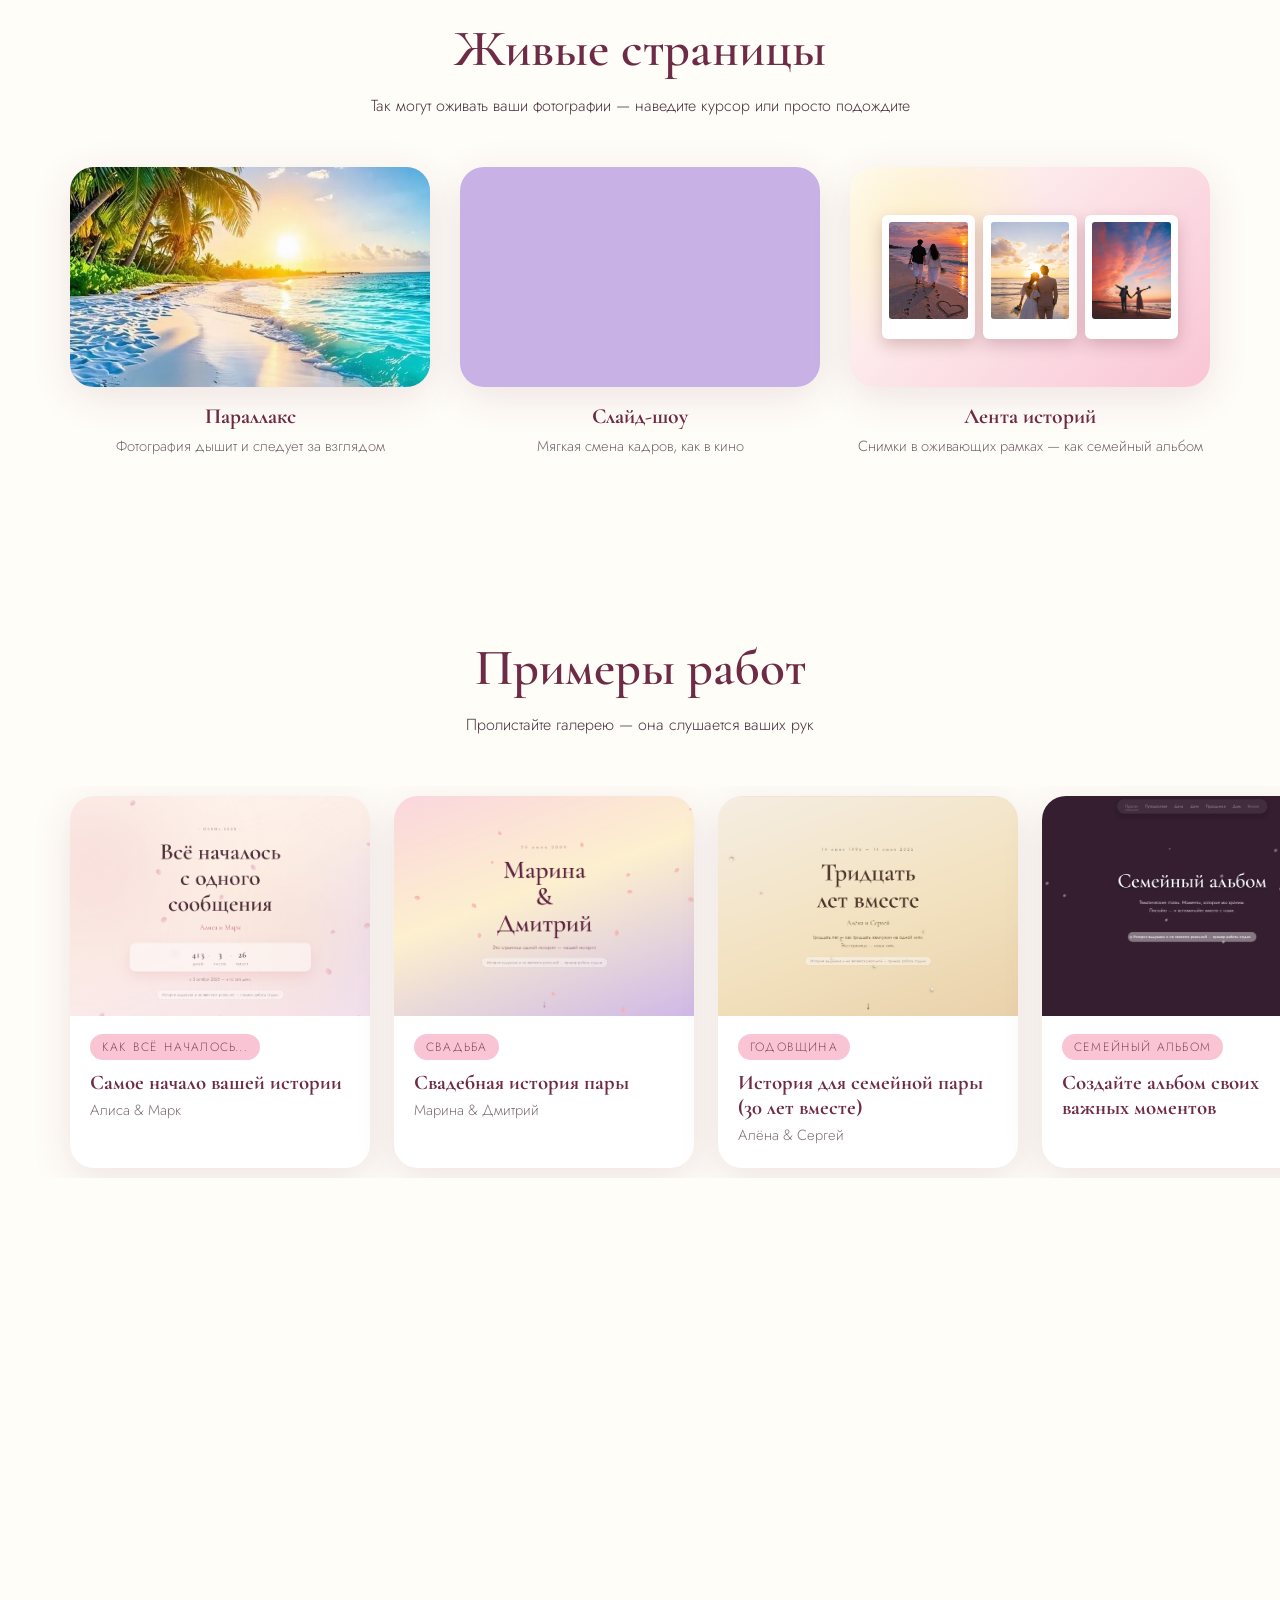
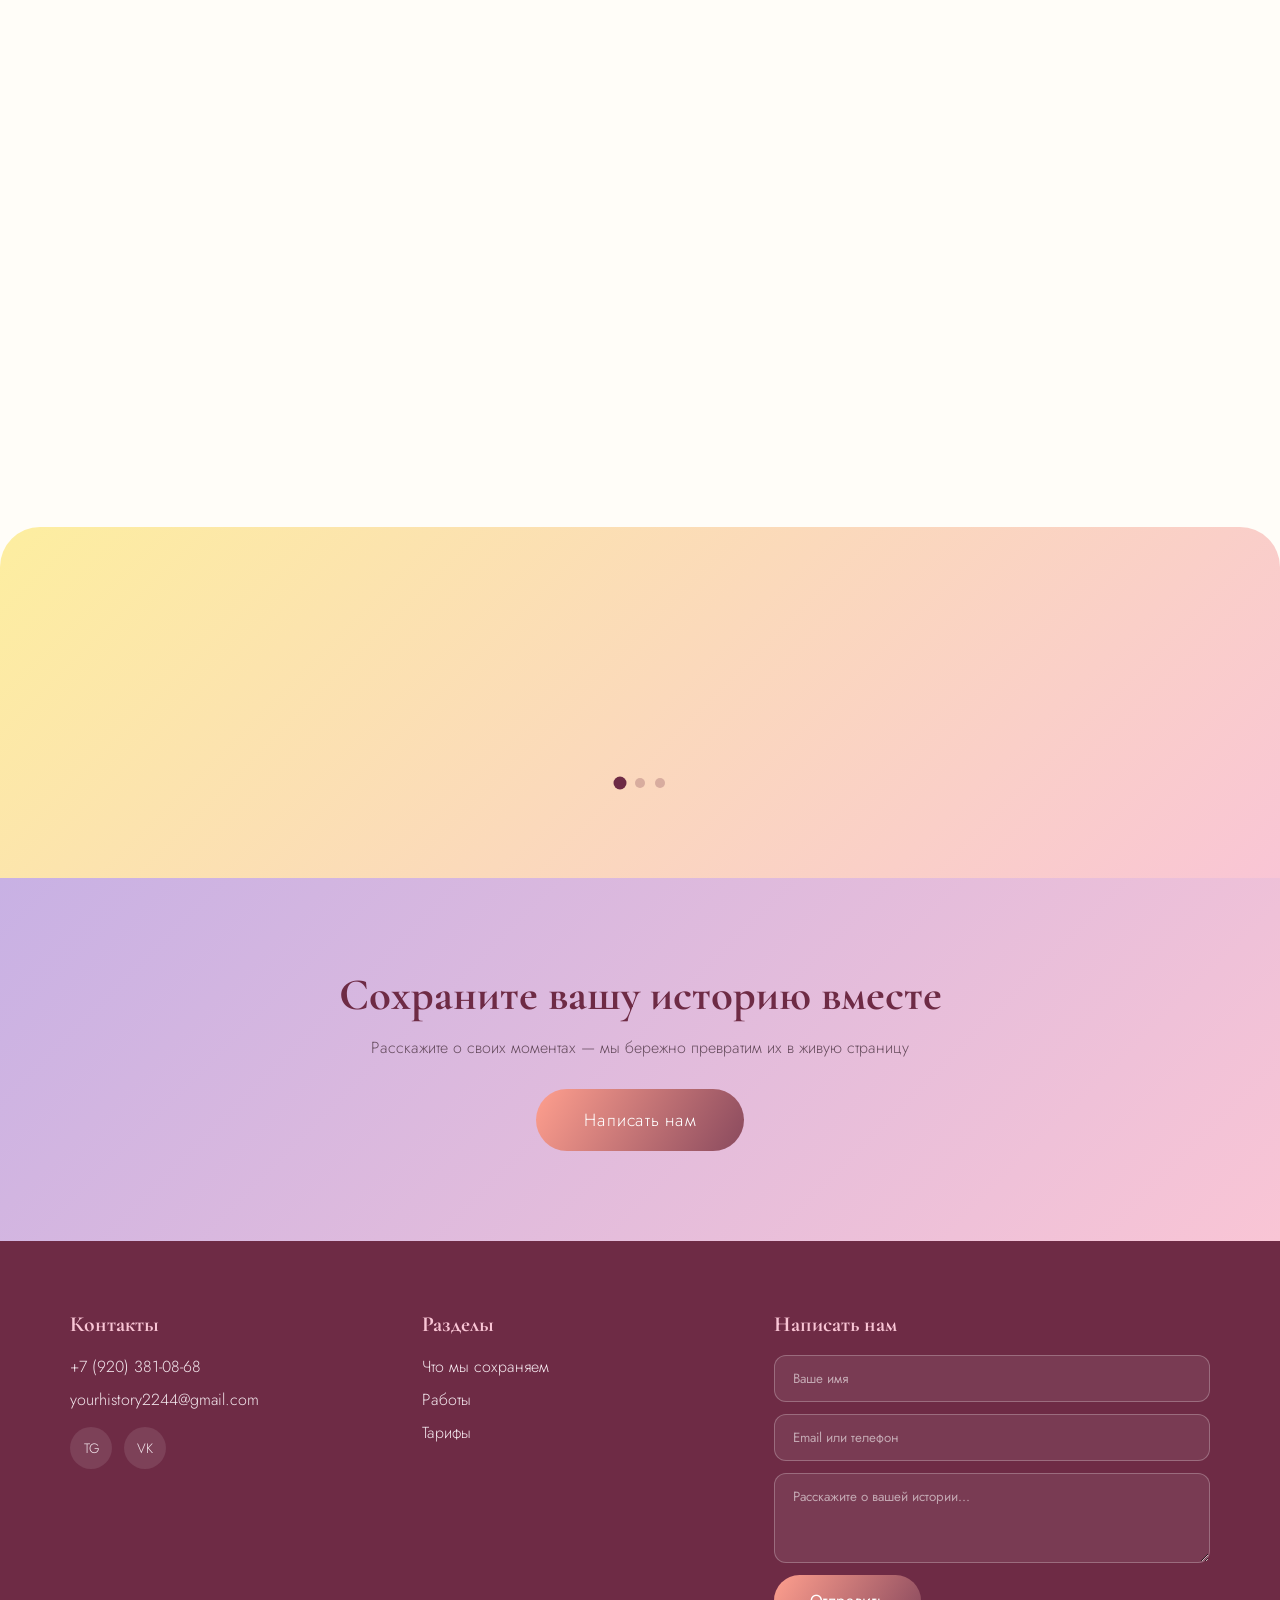
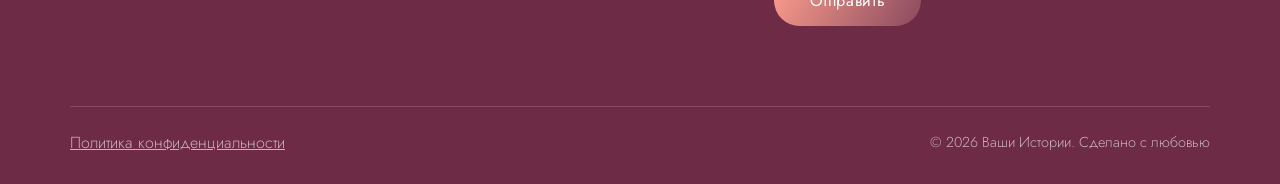
==== commit e83b4a6b: "add new deploy" ====
--- a/index.html
+++ b/index.html
@@ -5,43 +5,51 @@
     <!-- meta viewport обязателен для адаптива на телефонах -->
     <meta name="viewport" content="width=device-width, initial-scale=1.0" />
     <meta name="description" content="Сохраняем ваши семейные истории в живые сайты-карточки" />
-    
     <title>Сохраняем ваши истории | Сайты-карточки для семейных пар</title>
-    
+
+    <!-- Шрифты Google Fonts: Cormorant Garamond — заголовки, Jost — текст -->
     <link rel="preconnect" href="https://fonts.googleapis.com" />
     <link rel="preconnect" href="https://fonts.gstatic.com" crossorigin />
-    <link
-      href="https://fonts.googleapis.com/css2?family=Cormorant+Garamond:ital,wght@0,400;0,600;1,400&family=Jost:wght@300;400;500&display=swap"
-      rel="stylesheet" />
-    <link rel="icon" href="images/logo1.jpg" sizes="any">
-
-   
+    <link href="https://fonts.googleapis.com/css2?family=Cormorant+Garamond:ital,wght@0,400;0,600;1,400&family=Jost:wght@300;400;500&display=swap" rel="stylesheet" />
+    <link rel="icon" href="images/logo.jpg">
+    <!-- Основные стили сайта -->
     <link rel="stylesheet" href="style.css" />
   </head>
   <body>
-   
+    <!-- ============ ПРЕЛОАДЕР ============ -->
+    <!-- Экран загрузки: сердечко пульсирует, затем экран плавно исчезает (анимация в CSS) -->
     <div class="preloader" id="preloader">
       <div class="preloader__heart">♥</div>
       <p class="preloader__text">Сохраняем ваши истории…</p>
     </div>
 
-  
+    <!-- ============ ШАПКА САЙТА ============ -->
+    <!-- position: fixed, полупрозрачная с эффектом стекла (см. CSS) -->
     <header class="header" id="header">
       <div class="container header__inner">
+        <!-- Логотип-монограмма: замените на свою надпись или картинку -->
         <a href="#hero" class="logo" data-scroll>
           <span class="logo__mark">♥</span>
           <span class="logo__name">Ваши&nbsp;Истории</span>
         </a>
+
+        <!-- Навигация для десктопа. На мобильных скрыта — работает бургер -->
         <nav class="nav" id="nav">
           <a href="#keep" class="nav__link" data-scroll>Что мы сохраняем</a>
           <a href="#anim" class="nav__link" data-scroll>Анимации</a>
           <a href="#works" class="nav__link" data-scroll>Работы</a>
           <a href="#pricing" class="nav__link" data-scroll>Тарифы</a>
         </nav>
+
+        <!-- Кнопка в шапке ведёт к форме в подвале -->
         <a href="#footer" class="btn btn--small header__btn" data-scroll>Заказать</a>
+
+        <!-- Бургер-кнопка: три полоски рисуются спанами, анимация в CSS -->
         <button class="burger" id="burger" aria-label="Меню"><span></span><span></span><span></span></button>
       </div>
     </header>
+
+    <!-- Выезжающая панель меню для мобильных (открывается по бургеру) -->
     <nav class="mobile-nav" id="mobileNav">
       <a href="#keep" class="mobile-nav__link" data-scroll>Что мы сохраняем</a>
       <a href="#anim" class="mobile-nav__link" data-scroll>Анимации</a>
@@ -51,10 +59,13 @@
     </nav>
 
     <main>
+      <!-- ============ 1. HERO — первый экран ============ -->
       <section class="hero" id="hero">
+        <!-- Плавающие сердечки: JS создаёт их автоматически внутри этого блока -->
         <div class="hero__hearts" id="heroHearts" aria-hidden="true"></div>
 
         <div class="container hero__inner">
+          <!-- Эффект печатной машинки: текст дописывает JS посимвольно -->
           <h1 class="hero__title"><span id="typing"></span><span class="hero__cursor">|</span></h1>
 
           <p class="hero__subtitle">
@@ -67,9 +78,12 @@
           </div>
         </div>
 
+        <!-- Стрелка «листайте вниз» с мягкой анимацией -->
         <a href="#keep" class="hero__scroll" data-scroll aria-label="Листайте вниз">↓</a>
       </section>
 
+      <!-- ============ 2. ЧТО МЫ СОХРАНЯЕМ ============ -->
+      <!-- Карточки с 3D-наклоном при наведении (tilt-эффект в JS) -->
       <section class="section keep" id="keep">
         <div class="container">
           <h2 class="section__title" data-reveal>Что мы сохраняем</h2>
@@ -78,6 +92,10 @@
           </p>
 
           <div class="keep__grid">
+            <!-- Карточка 1. data-tilt включает наклон при наведении.
+               Внутри .card__photo — заглушка-градиент.
+               Чтобы поставить своё фото: замените div на
+               <img src="..." alt="..." class="card__photo"> -->
             <article class="card" data-tilt data-reveal>
                <div class="card__photo card__photo--pink"></div>
               <h3 class="card__title">Фотографии</h3>
@@ -98,7 +116,7 @@
 
             <article class="card" data-tilt data-reveal>
               <div class="card__photo card__photo--coral"></div>
-              <h3 class="card__title">Свадьбы</h3>
+             <h3 class="card__title">Свадьбы</h3>
               <p class="card__text">Заглушка — короткое описание услуги</p>
             </article>
 
@@ -111,6 +129,9 @@
         </div>
       </section>
 
+      <!-- ============ 3. ВАРИАНТЫ АНИМАЦИЙ ============ -->
+      <!-- Три «живых» демо: параллакс, слайд-шоу, лента историй.
+         Каждое демо — мини-пример того, что можно встроить в сайт-карточку -->
       <section class="section anim" id="anim">
         <div class="container">
           <h2 class="section__title" data-reveal>Живые страницы</h2>
@@ -119,6 +140,7 @@
           </p>
 
           <div class="anim__grid">
+            <!-- ДЕМО 1: параллакс — картинка следует за курсором внутри рамки -->
             <div class="demo" data-reveal>
               <div class="demo__frame demo__frame--parallax" id="parallaxDemo">
                 <!-- Внутренний слой двигается чуть медленнее курсора — глубина -->
@@ -127,8 +149,12 @@
               <h3 class="demo__title">Параллакс</h3>
               <p class="demo__text">Фотография дышит и следует за взглядом</p>
             </div>
+
+            <!-- ДЕМО 2: слайд-шоу — кадры сменяют друг друга (CSS-анимация) -->
             <div class="demo" data-reveal>
               <div class="demo__frame demo__frame--slideshow">
+                <!-- Три кадра с разными градиентами-заглушками.
+                   Меняйте .demo__slide-1/2/3 в CSS на свои <img> -->
                 <div class="demo__slide demo__slide-1"></div>
                 <div class="demo__slide demo__slide-2"></div>
                 <div class="demo__slide demo__slide-3"></div>
@@ -136,6 +162,8 @@
               <h3 class="demo__title">Слайд-шоу</h3>
               <p class="demo__text">Мягкая смена кадров, как в кино</p>
             </div>
+
+            <!-- ДЕМО 3: лента историй — фотографии в «полароидах» слегка покачиваются -->
             <div class="demo" data-reveal>
               <div class="demo__frame demo__frame--ribbon">
                 <div class="polaroid polaroid--1"></div>
@@ -149,65 +177,67 @@
         </div>
       </section>
 
+      <!-- ============ 4. ПРИМЕРЫ РАБОТ (превью) ============ -->
+      <!-- Карусель с перетаскиванием мышью/пальцем (drag-scroll в JS) -->
       <section class="section works" id="works">
         <div class="container">
           <h2 class="section__title" data-reveal>Примеры работ</h2>
           <p class="section__subtitle" data-reveal>Пролистайте галерею — она слушается ваших рук</p>
         </div>
-        
+
+        <!-- Карусель во всю ширину экрана, чтобы страницы «выходили» за края -->
         <div class="carousel" id="carousel" data-reveal>
+          <!-- Карточка работы: .work__photo — заглушка-градиент.
+             Заглушки: название, пара, категория — замените на своё -->
+          
           <article class="work">
-            <div class="work__photo work__photo--1"></div>
+            <a href="beginning.html"><div class="work__photo work__photo--4"></div></a>
+            <div class="work__info">
+              <span class="work__tag">Как всё началось...</span>
+              <h3 class="work__title">Самое начало вашей истории</h3>
+              <p class="work__pair">Алиса &amp; Марк </p>
+            </div>
+          </article>
+          
+          
+          <article class="work">
+            <a href="wedding.html"><div class="work__photo work__photo--1"></div></a>
             <div class="work__info">
               <span class="work__tag">Свадьба</span>
-              <h3 class="work__title">Название работы</h3>
-              <p class="work__pair">Имена пары</p>
+              <h3 class="work__title">Свадебная история пары</h3>
+              <p class="work__pair">Марина &amp; Дмитрий</p>
             </div>
           </article>
 
           <article class="work">
-            <div class="work__photo work__photo--2"></div>
+            <a href="anniversary.html"><div class="work__photo work__photo--2"></div></a>
             <div class="work__info">
               <span class="work__tag">Годовщина</span>
-              <h3 class="work__title">Название работы</h3>
-              <p class="work__pair">Имена пары</p>
+              <h3 class="work__title"> История для семейной пары (30 лет вместе) </h3>
+              <p class="work__pair">Алёна &amp; Сергей</p>
             </div>
           </article>
 
           <article class="work">
-            <div class="work__photo work__photo--3"></div>
+            <a href="album.html"><div class="work__photo work__photo--3"></div></a>
             <div class="work__info">
               <span class="work__tag">Семейный альбом</span>
-              <h3 class="work__title">Название работы</h3>
-              <p class="work__pair">Имена пары</p>
+              <h3 class="work__title">Создайте альбом своих важных моментов</h3>
             </div>
           </article>
-
-          <article class="work">
-            <div class="work__photo work__photo--5"></div>
-            <div class="work__info">
-              <span class="work__tag">История знакомства</span>
-              <h3 class="work__title">Название работы</h3>
-              <p class="work__pair">Имена пары</p>
-            </div>
-          </article>
-
-          <article class="work">
-            <div class="work__photo work__photo--6"></div>
-            <div class="work__info">
-              <span class="work__tag">Годовщина</span>
-              <h3 class="work__title">Название работы</h3>
-              <p class="work__pair">Имена пары</p>
-            </div>
-          </article>
-        </div>
-      </section>
+        </div>
+      </section>
+
+      <!-- ============ 5. ПРАЙС-ЛИСТ ============ -->
+      <!-- Три карточки тарифов с заглушками: название, описание, цена.
+         Средняя выделена как «популярная» классом pricing__card--popular -->
       <section class="section pricing" id="pricing">
         <div class="container">
           <h2 class="section__title" data-reveal>Тарифы</h2>
           <p class="section__subtitle" data-reveal>Выберите формат — остальное обсудим лично</p>
 
           <div class="pricing__grid">
+            <!-- Тариф 1 -->
             <article class="pricing__card" data-reveal>
               <h3 class="pricing__name">Эконом</h3>
               <p class="pricing__desc">Сайт - одностраничник, без видео. Анимации ограничены. Хост сайта - по договоренности </p>
@@ -215,6 +245,7 @@
               <a href="#footer" class="btn btn--ghost pricing__btn" data-scroll>Заказать</a>
             </article>
 
+            <!-- Тариф 2 (популярный, выделен рамкой и меткой) -->
             <article class="pricing__card pricing__card--popular" data-reveal>
               <span class="pricing__label">Популярный</span>
               <h3 class="pricing__name">Базовый</h3>
@@ -222,7 +253,8 @@
               <p class="pricing__price">— 3.990 —</p>
               <a href="#footer" class="btn pricing__btn" data-scroll>Заказать</a>
             </article>
-            
+
+            <!-- Тариф 3 -->
             <article class="pricing__card" data-reveal>
               <h3 class="pricing__name">Премиум</h3>
               <p class="pricing__desc">В разработке...</p>
@@ -230,6 +262,7 @@
               <a href="#footer" class="btn btn--ghost pricing__btn" data-scroll>Заказать</a>
             </article>
              
+            <!--Уточнения-->
               <article class="pricing__card primech" data-reveal>
               <h3 class="pricing__name">Примечание:</h3>
               <p class="pricing__desc">Цена может быть изменена в зависимости от запроса. Напишите нам и обсудим ваш проект.</p>
@@ -238,10 +271,13 @@
         </div>
       </section>
 
+      <!-- ============ 6. ОТЗЫВЫ ============ -->
+      <!-- Автокарусель: отзывы сменяют друг друга каждые 5 секунд (JS) -->
       <section class="section reviews" id="reviews">
         <div class="container">
           <h2 class="section__title" data-reveal>Отзывы клиентов</h2>
 
+          <!-- Слайды. Тексты-заглушки — замените на реальные отзывы -->
           <div class="reviews__slider" id="reviewsSlider" data-reveal>
             <blockquote class="review is-active">
               <p class="review__text">Отзывов пока что нет...</p>
@@ -257,10 +293,12 @@
             </blockquote>
           </div>
 
+          <!-- Точки-переключатели создаются автоматически в JS -->
           <div class="reviews__dots" id="reviewsDots"></div>
         </div>
       </section>
-      
+
+      <!-- ============ 7. ФИНАЛЬНЫЙ ПРИЗЫВ ============ -->
       <section class="cta">
         <div class="container cta__inner" data-reveal>
           <h2 class="cta__title">Сохраните вашу историю вместе</h2>
@@ -270,8 +308,10 @@
       </section>
     </main>
 
+    <!-- ============ ПОДВАЛ (на каждой странице) ============ -->
     <footer class="footer" id="footer">
       <div class="container footer__grid">
+        <!-- Колонка 1: контакты. Заглушки — замените на свои данные -->
         <div class="footer__col">
           <h3 class="footer__heading">Контакты</h3>
           <a href="tel:+70000000000" class="footer__link">+7 (920) 381-08-68</a>
@@ -282,6 +322,7 @@
           </div>
         </div>
 
+        <!-- Колонка 2: навигация -->
         <div class="footer__col">
           <h3 class="footer__heading">Разделы</h3>
           <a href="#keep" class="footer__link" data-scroll>Что мы сохраняем</a>
@@ -289,12 +330,13 @@
           <a href="#pricing" class="footer__link" data-scroll>Тарифы</a>
         </div>
 
+        <!-- Колонка 3: форма обратной связи с валидацией (JS) -->
         <div class="footer__col footer__col--form">
           <h3 class="footer__heading">Написать нам</h3>
           <form class="form" id="contactForm"  action="https://formspree.io/f/xeaaqydp"
       method="POST" novalidate>
             <input class="form__input" type="text" name="name" placeholder="Ваше имя" required />
-            <input class="form__input" type="email" name="email" placeholder="Email или телефон" required />
+            <input class="form__input" type="text" name="email" placeholder="Email или телефон" required />
             <textarea
               class="form__input form__textarea"
               name="message"
@@ -307,12 +349,15 @@
         </div>
       </div>
 
+      <!-- Нижняя строка подвала. Ссылку на политику подключите к своему файлу:
+         <a href="privacy.html">Политика конфиденциальности</a> -->
       <div class="container footer__bottom">
         <a href="pravicy.html" class="footer__policy">Политика конфиденциальности</a>
         <p class="footer__copy">© 2026 Ваши Истории. Сделано с любовью</p>
       </div>
     </footer>
 
-    <script src="main.js"></script>
+    <!-- Скрипты сайта -->
+    <script src="main.js" defer></script>
   </body>
 </html>
--- a/style.css
+++ b/style.css
@@ -1,15 +1,36 @@
+/* ============================================================
+   ОСНОВНЫЕ СТИЛИ САЙТА «ВАШИ ИСТОРИИ»
+   Структура файла:
+   1) Переменные и сброс
+   2) Общие элементы (кнопки, заголовки)
+   3) Прелоадер
+   4) Шапка и меню
+   5) Hero
+   6) Что мы сохраняем
+   7) Демо-анимации
+   8) Карусель работ
+   9) Тарифы
+   10) Отзывы
+   11) CTA и подвал
+   12) Появление при скролле (reveal)
+   13) Адаптив (три брейкпоинта)
+   ============================================================ */
+
+/* ---------- 1. ПЕРЕМЕННЫЕ И СБРОС ---------- */
 :root {
+  /* Палитра: голубой, розовый, белый, сиреневый,
+     малиново-бурый, бургундий, лимонный, коралловый */
   --blue:      #9fd3e6;
   --pink:      #f9c5d5;
   --white:     #fffdf8;
   --lilac:     #c8b1e4;
-  --raspberry: #8a4a5e;
-  --burgundy:  #6e2b45;
+  --raspberry: #8a4a5e;   /* малиново-бурый */
+  --burgundy:  #6e2b45;   /* бургундий — тёмный акцент */
   --lemon:     #fdeea0;
   --coral:     #ff9f8e;
 
-  --text:   #4a3240;
-  --radius: 24px;
+  --text:   #4a3240;      /* тёплый тёмный текст */
+  --radius: 24px;         /* скругления блоков */
   --shadow: 0 10px 40px rgba(110, 43, 69, .12);
   --font-title: 'Cormorant Garamond', serif;
   --font-text:  'Jost', sans-serif;
@@ -17,16 +38,17 @@
 
 * { margin: 0; padding: 0; box-sizing: border-box; }
 
-html { scroll-behavior: smooth; }
+html { scroll-behavior: smooth; } /* плавный скролл по якорям */
 
 body {
   font-family: var(--font-text);
   font-weight: 300;
   color: var(--text);
   background: var(--white);
-  overflow-x: hidden;
-}
-
+  overflow-x: hidden; /* чтобы сердечки не вызывали горизонтальный скролл */
+}
+
+/* ---------- 2. ОБЩИЕ ЭЛЕМЕНТЫ ---------- */
 .container {
   width: min(1140px, 90%);
   margin: 0 auto;
@@ -36,7 +58,7 @@
 
 .section__title {
   font-family: var(--font-title);
-  font-size: clamp(2rem, 4.5vw, 3.2rem);
+  font-size: clamp(2rem, 4.5vw, 3.2rem); /* размер тянется от экрана */
   font-weight: 600;
   text-align: center;
   color: var(--burgundy);
@@ -49,6 +71,7 @@
   opacity: .75;
 }
 
+/* Кнопка-пилюля с плавным «наплывом» цвета при наведении */
 .btn {
   display: inline-block;
   padding: 14px 36px;
@@ -67,6 +90,7 @@
   transform: translateY(-3px);
   box-shadow: 0 12px 30px rgba(138, 74, 94, .35);
 }
+/* Призрачная кнопка — только рамка, заливается при наведении */
 .btn--ghost {
   background: transparent;
   color: var(--burgundy);
@@ -79,6 +103,8 @@
 .btn--small { padding: 10px 24px; font-size: .9rem; }
 .btn--large { padding: 18px 48px; font-size: 1.1rem; }
 
+/* ---------- 3. ПРЕЛОАДЕР ---------- */
+/* Занимает весь экран, исчезает когда JS добавит класс is-hidden */
 .preloader {
   position: fixed; inset: 0; z-index: 100;
   display: flex; flex-direction: column;
@@ -88,6 +114,7 @@
 }
 .preloader.is-hidden { opacity: 0; visibility: hidden; }
 
+/* Пульсирующее сердечко */
 .preloader__heart {
   font-size: 3rem; color: var(--burgundy);
   animation: pulse 1.2s ease-in-out infinite;
@@ -98,15 +125,17 @@
 }
 .preloader__text { color: var(--burgundy); letter-spacing: .08em; }
 
+/* ---------- 4. ШАПКА И МЕНЮ ---------- */
 .header {
   position: fixed; top: 0; left: 0; right: 0; z-index: 50;
   padding: 14px 0;
   background: rgba(255, 253, 248, .65);
-  backdrop-filter: blur(12px);
+  backdrop-filter: blur(12px);          /* эффект матового стекла */
   -webkit-backdrop-filter: blur(12px);
   box-shadow: 0 2px 20px rgba(110, 43, 69, .08);
   transition: padding .3s;
 }
+/* Когда страница проскроллена — шапка «сжимается» (JS добавляет is-scrolled) */
 .header.is-scrolled { padding: 8px 0; }
 
 .header__inner { display: flex; align-items: center; gap: 30px; }
@@ -125,6 +154,7 @@
   color: var(--text); text-decoration: none;
   position: relative; padding: 4px 0;
 }
+/* Подчёркивание выезжает слева при наведении */
 .nav__link::after {
   content: ''; position: absolute; left: 0; bottom: 0;
   width: 0; height: 2px; background: var(--coral);
@@ -132,6 +162,7 @@
 }
 .nav__link:hover::after { width: 100%; }
 
+/* Бургер: показываем только на мобильных */
 .burger {
   display: none;
   flex-direction: column; gap: 5px;
@@ -141,10 +172,12 @@
   width: 26px; height: 2px; background: var(--burgundy);
   transition: transform .3s, opacity .3s;
 }
+/* Анимация бургера в крестик (класс is-open ставит JS) */
 .burger.is-open span:nth-child(1) { transform: translateY(7px) rotate(45deg); }
 .burger.is-open span:nth-child(2) { opacity: 0; }
 .burger.is-open span:nth-child(3) { transform: translateY(-7px) rotate(-45deg); }
 
+/* Мобильная панель меню: спрятана за правым краем, выезжает по классу is-open */
 .mobile-nav {
   position: fixed; top: 0; right: -100%; z-index: 40;
   width: min(320px, 80vw); height: 100vh;
@@ -159,6 +192,7 @@
   font-size: 1.2rem;
 }
 
+/* ---------- 5. HERO ---------- */
 .hero {
   position: relative;
   min-height: 100vh;
@@ -166,6 +200,7 @@
   align-items: center; justify-content: center;
   text-align: center;
   overflow: hidden;
+  /* Нежный градиент из четырёх базовых цветов */
   background: linear-gradient(135deg, var(--blue) 0%, var(--lilac) 35%, var(--pink) 70%, var(--white) 100%);
 }
 
@@ -176,7 +211,7 @@
   font-size: clamp(2.4rem, 6.5vw, 4.6rem);
   font-weight: 600;
   color: var(--burgundy);
-  min-height: 1.2em;
+  min-height: 1.2em; /* чтобы блок не прыгал во время «печати» */
 }
 .hero__cursor { animation: blink 1s step-end infinite; color: var(--coral); }
 @keyframes blink { 50% { opacity: 0; } }
@@ -188,6 +223,7 @@
 
 .hero__actions { display: flex; gap: 16px; justify-content: center; flex-wrap: wrap; }
 
+/* Стрелка вниз с мягким подпрыгиванием */
 .hero__scroll {
   position: absolute; bottom: 28px; z-index: 2;
   color: var(--burgundy); font-size: 1.6rem; text-decoration: none;
@@ -198,6 +234,7 @@
   50%      { transform: translateY(10px); }
 }
 
+/* Плавающие сердечки (создаются в JS, стили задаёт класс .float-heart) */
 .hero__hearts { position: absolute; inset: 0; z-index: 1; }
 .float-heart {
   position: absolute; bottom: -40px;
@@ -208,6 +245,7 @@
   to { transform: translateY(-110vh) rotate(360deg); opacity: 0; }
 }
 
+/* ---------- 6. ЧТО МЫ СОХРАНЯЕМ ---------- */
 .keep__grid {
   display: grid;
   grid-template-columns: repeat(auto-fit, minmax(200px, 1fr));
@@ -221,10 +259,11 @@
   box-shadow: var(--shadow);
   text-align: center;
   transition: transform .2s, box-shadow .3s;
-  will-change: transform;
+  will-change: transform; /* подсказка браузеру для плавного tilt-эффекта */
 }
 .card:hover { box-shadow: 0 18px 50px rgba(110, 43, 69, .2); }
 
+/* Фото-заглушки: цветные градиенты. Меняйте на <img> при желании */
 .card__photo {
   height: 150px; border-radius: 16px; margin-bottom: 18px;
   background-size: cover; background-position: center;
@@ -241,6 +280,7 @@
 }
 .card__text { font-size: .95rem; opacity: .75; }
 
+/* ---------- 7. ДЕМО-АНИМАЦИИ ---------- */
 .anim__grid {
   display: grid;
   grid-template-columns: repeat(auto-fit, minmax(280px, 1fr));
@@ -249,6 +289,7 @@
 
 .demo { text-align: center; }
 
+/* Общая «рамка» демо — как окно в альбоме */
 .demo__frame {
   position: relative;
   height: 220px;
@@ -263,13 +304,17 @@
 }
 .demo__text { font-size: .92rem; opacity: .75; }
 
+/* ДЕМО 1: параллакс. Внутренний слой крупнее рамки,
+   JS двигает его навстречу курсору */
 .demo__frame--parallax { background: var(--pink); }
 .demo__parallax-inner {
-  position: absolute; inset: -30px;
+  position: absolute; inset: -30px; /* запас, чтобы при движении не было пустых краёв */
   background-image: url(images/image6.webp); background-size: cover;
   transition: transform .15s ease-out;
 }
 
+/* ДЕМО 2: слайд-шоу. Кадры лежат друг на друге,
+   каждый проявляется по очереди циклом 9 секунд */
 .demo__frame--slideshow { background: var(--lilac); }
 .demo__slide {
   position: absolute; inset: 0;
@@ -287,6 +332,7 @@
   100% { opacity: 0; }
 }
 
+/* ДЕМО 3: лента историй. Три «полароида» качаются с разным ритмом */
 .demo__frame--ribbon {
   background:
     radial-gradient(circle at 20% 30%, rgba(253,238,160,.5), transparent 40%),
@@ -300,6 +346,7 @@
   box-shadow: 0 6px 16px rgba(110, 43, 69, .25);
   animation: sway 4s ease-in-out infinite;
 }
+/* Цветная «фотография» внутри полароида */
 .polaroid::after {
   content: ''; display: block;
   height: 78%; margin: 8% 8% 0;
@@ -307,7 +354,7 @@
 }
 .polaroid--1::after { background-image: url(images/image7.webp); background-size: cover; }
 .polaroid--2 { animation-delay: .7s; }
-.polaroid--2::after {  background-image: url(images/image10.jpg); background-size: cover; }
+.polaroid--2::after {  background-image: url(images/image10.webp); background-size: cover; }
 .polaroid--3 { animation-delay: 1.4s; }
 .polaroid--3::after { background-image: url(images/image11.webp); background-size: cover; }
 @keyframes sway {
@@ -315,19 +362,23 @@
   50%      { transform: rotate(4deg)  translateY(-8px); }
 }
 
+/* ---------- 8. КАРУСЕЛЬ РАБОТ ---------- */
+/* Горизонтальная лента: скроллится колесом, пальцем и перетаскиванием.
+   scroll-snap даёт мягкое «прилипание» карточек */
 .carousel {
   display: flex; gap: 24px;
   overflow-x: auto;
-  padding: 10px max(calc((100% - 1140px) / 2), 5%);
+  padding: 10px max(calc((100% - 1140px) / 2), 5%); /* выравнивание с контейнером */
   scroll-snap-type: x mandatory;
   cursor: grab;
+  /* Прячем полосу прокрутки — тянуть будем мышью/пальцем */
   scrollbar-width: none;
 }
 .carousel::-webkit-scrollbar { display: none; }
 .carousel.is-dragging { cursor: grabbing; scroll-snap-type: none; }
 
 .work {
-  flex: 0 0 300px;
+  flex: 0 0 300px;              /* фиксированная ширина карточки */
   scroll-snap-align: center;
   border-radius: var(--radius);
   overflow: hidden;
@@ -337,14 +388,13 @@
 }
 .work:hover { transform: translateY(-8px); }
 
+/* Заглушки фото работ: 6 разных градиентов */
 .work__photo { height: 220px; transition: transform .5s; }
-.work:hover .work__photo { transform: scale(1.05); }
-.work__photo--1 { background: linear-gradient(135deg, var(--pink),   var(--lilac)); }
-.work__photo--2 { background: linear-gradient(135deg, var(--blue),   var(--coral)); }
-.work__photo--3 { background: linear-gradient(135deg, var(--lemon),  var(--raspberry)); }
-.work__photo--4 { background: linear-gradient(135deg, var(--lilac),  var(--blue)); }
-.work__photo--5 { background: linear-gradient(135deg, var(--coral),  var(--lemon)); }
-.work__photo--6 { background: linear-gradient(135deg, var(--raspberry), var(--pink)); }
+.work:hover .work__photo { transform: scale(1.05); } /* лёгкий zoom */
+.work__photo--1 { background-image: url(images/image12.webp); background-size: cover; background-position: center;  }
+.work__photo--2 { background-image: url(images/image13.webp); background-position: center; background-size: cover; }
+.work__photo--3 { background-image: url(images/image14.webp); background-position: center; background-size: cover; }
+.work__photo--4 { background-image: url(images/image15.webp); background-position: center; background-size: cover; }
 
 .work__info { padding: 18px 20px 22px; }
 .work__tag {
@@ -359,6 +409,7 @@
 }
 .work__pair { font-size: .92rem; opacity: .7; }
 
+/* ---------- 9. ТАРИФЫ ---------- */
 .pricing__grid {
   display: grid;
   grid-template-columns: repeat(auto-fit, minmax(260px, 1fr));
@@ -376,7 +427,7 @@
   transition: transform .3s, box-shadow .3s;
 }
 .pricing__card:hover {
-  transform: translateY(-10px);
+  transform: translateY(-10px);            /* карточка «всплывает» */
   box-shadow: 0 22px 60px rgba(110, 43, 69, .22);
 }
 
@@ -385,6 +436,7 @@
   background: linear-gradient(160deg, #fff, var(--pink));
 }
 
+/* Метка «Популярный» на верхнем крае карточки */
 .pricing__label {
   position: absolute; top: -14px; left: 50%;
   transform: translateX(-50%);
@@ -408,13 +460,15 @@
   margin: 16px 0 22px;
 }
 
+/* ---------- 10. ОТЗЫВЫ ---------- */
 .reviews {
   background: linear-gradient(135deg, var(--lemon), var(--pink));
-  border-radius: 40px 40px 0 0;
+  border-radius: 40px 40px 0 0; /* мягкий «свод» сверху */
 }
 
 .reviews__slider { max-width: 640px; margin: 0 auto; position: relative; }
 
+/* Отзывы лежат друг на друге; активный — виден */
 .review {
   position: absolute; inset: 0;
   opacity: 0; transform: translateY(14px);
@@ -445,6 +499,7 @@
   background: var(--burgundy); transform: scale(1.3);
 }
 
+/* ---------- 11. CTA И ПОДВАЛ ---------- */
 .cta {
   padding: 90px 0;
   background: linear-gradient(135deg, var(--lilac), var(--pink));
@@ -494,6 +549,7 @@
 }
 .footer__social:hover { background: var(--coral); transform: translateY(-4px); }
 
+/* Форма в подвале */
 .form { display: flex; flex-direction: column; gap: 12px; }
 .form__input {
   padding: 13px 18px;
@@ -506,6 +562,7 @@
 }
 .form__input::placeholder { color: rgba(255, 255, 255, .55); }
 .form__input:focus { outline: none; border-color: var(--coral); background: rgba(255, 255, 255, .14); }
+/* Ошибка валидации: рамка становится коралловой (класс ставит JS) */
 .form__input.is-error { border-color: var(--coral); }
 .form__textarea { resize: vertical; min-height: 90px; }
 .form__btn { align-self: flex-start; }
@@ -521,6 +578,9 @@
 .footer__policy { color: rgba(244, 232, 238, .7); text-decoration: underline; }
 .footer__copy { font-size: .9rem; opacity: .7; }
 
+/* ---------- 12. ПОЯВЛЕНИЕ ПРИ СКРОЛЛЕ ---------- */
+/* Элементы с data-reveal невидимы, пока JS не добавит is-visible,
+   когда блок попадает в область экрана */
 [data-reveal] {
   opacity: 0;
   transform: translateY(30px);
@@ -528,13 +588,18 @@
 }
 [data-reveal].is-visible { opacity: 1; transform: none; }
 
+/* ---------- 13. АДАПТИВ ---------- */
+
+/* Планшеты: до 900px */
 @media (max-width: 900px) {
   .section { padding: 70px 0; }
   .footer__grid { grid-template-columns: 1fr 1fr; }
-  .footer__col--form { grid-column: 1 / -1; }
-}
-
+  .footer__col--form { grid-column: 1 / -1; } /* форма на всю ширину */
+}
+
+/* Телефоны: до 640px */
 @media (max-width: 640px) {
+  /* Прячем десктопную навигацию, показываем бургер */
   .nav, .header__btn { display: none; }
   .burger { display: flex; margin-left: auto; }
 
@@ -548,7 +613,7 @@
   .anim__grid { grid-template-columns: 1fr; }
   .demo__frame { height: 190px; }
 
-  .work { flex-basis: 250px; }
+  .work { flex-basis: 250px; } /* чуть уже карточки в карусели */
 
   .pricing__grid { grid-template-columns: 1fr; max-width: 340px; }
 
@@ -559,10 +624,13 @@
   .form__btn { align-self: stretch; }
 }
 
+/* Очень узкие экраны: до 400px — карточки «что мы сохраняем» в одну колонку */
 @media (max-width: 400px) {
   .keep__grid { grid-template-columns: 1fr; }
 }
 
+/* Уважение к системной настройке «уменьшить движение»:
+   анимации гаснут для пользователей с чувствительностью к движению */
 @media (prefers-reduced-motion: reduce) {
   *, *::before, *::after {
     animation-duration: .01ms !important;
@@ -571,11 +639,17 @@
   }
 }
 
+/* ============================================================
+   СТИЛИ СТРАНИЦЫ ПОЛИТИКИ КОНФИДЕНЦИАЛЬНОСТИ (privacy.html)
+   ============================================================ */
+
+/* Обёртка текста: узкая колонка для комфортного чтения */
 .policy__content {
-  max-width: 720px;
-  margin: 40px auto 0;
-}
-
+  max-width: 720px;      /* оптимальная ширина строки для чтения */
+  margin: 40px auto 0;   /* центрируем и отступ от заголовка */
+}
+
+/* Дата редакции под заголовком */
 .policy__updated {
   text-align: center;
   opacity: .6;
@@ -583,6 +657,7 @@
   margin-top: 8px;
 }
 
+/* Подзаголовки разделов: антиква, бургундий, с лёгким отступом сверху */
 .policy__heading {
   font-family: var(--font-title);
   font-size: 1.5rem;
@@ -590,18 +665,21 @@
   margin: 34px 0 12px;
 }
 
+/* Абзацы текста: мягкий межстрочный интервал */
 .policy__text {
   line-height: 1.7;
   margin-bottom: 14px;
   opacity: .85;
 }
 
+/* Списки внутри политики с нежными маркерами */
 .policy__list {
   margin: 0 0 14px 22px;
   line-height: 1.7;
   opacity: .85;
 }
 
+/* Ссылки в тексте (почта, телефон): цвет с плавным переходом */
 .policy__link {
   color: var(--raspberry);
   text-decoration: underline;
@@ -609,16 +687,18 @@
 }
 .policy__link:hover { color: var(--burgundy); }
 
+/* Кнопка «на главную» внизу страницы */
 .policy__back {
   display: block;
   width: max-content;
   margin: 44px auto 0;
 }
 
+/* Отступ сверху, чтобы шапка (position: fixed) не перекрывала заголовок */
 .policy { padding-top: 130px; }
 
+/* На мобильных уменьшаем верхний отступ — шапка тоньше */
 @media (max-width: 640px) {
   .policy { padding-top: 90px; }
   .policy__heading { font-size: 1.3rem; }
 }
-
